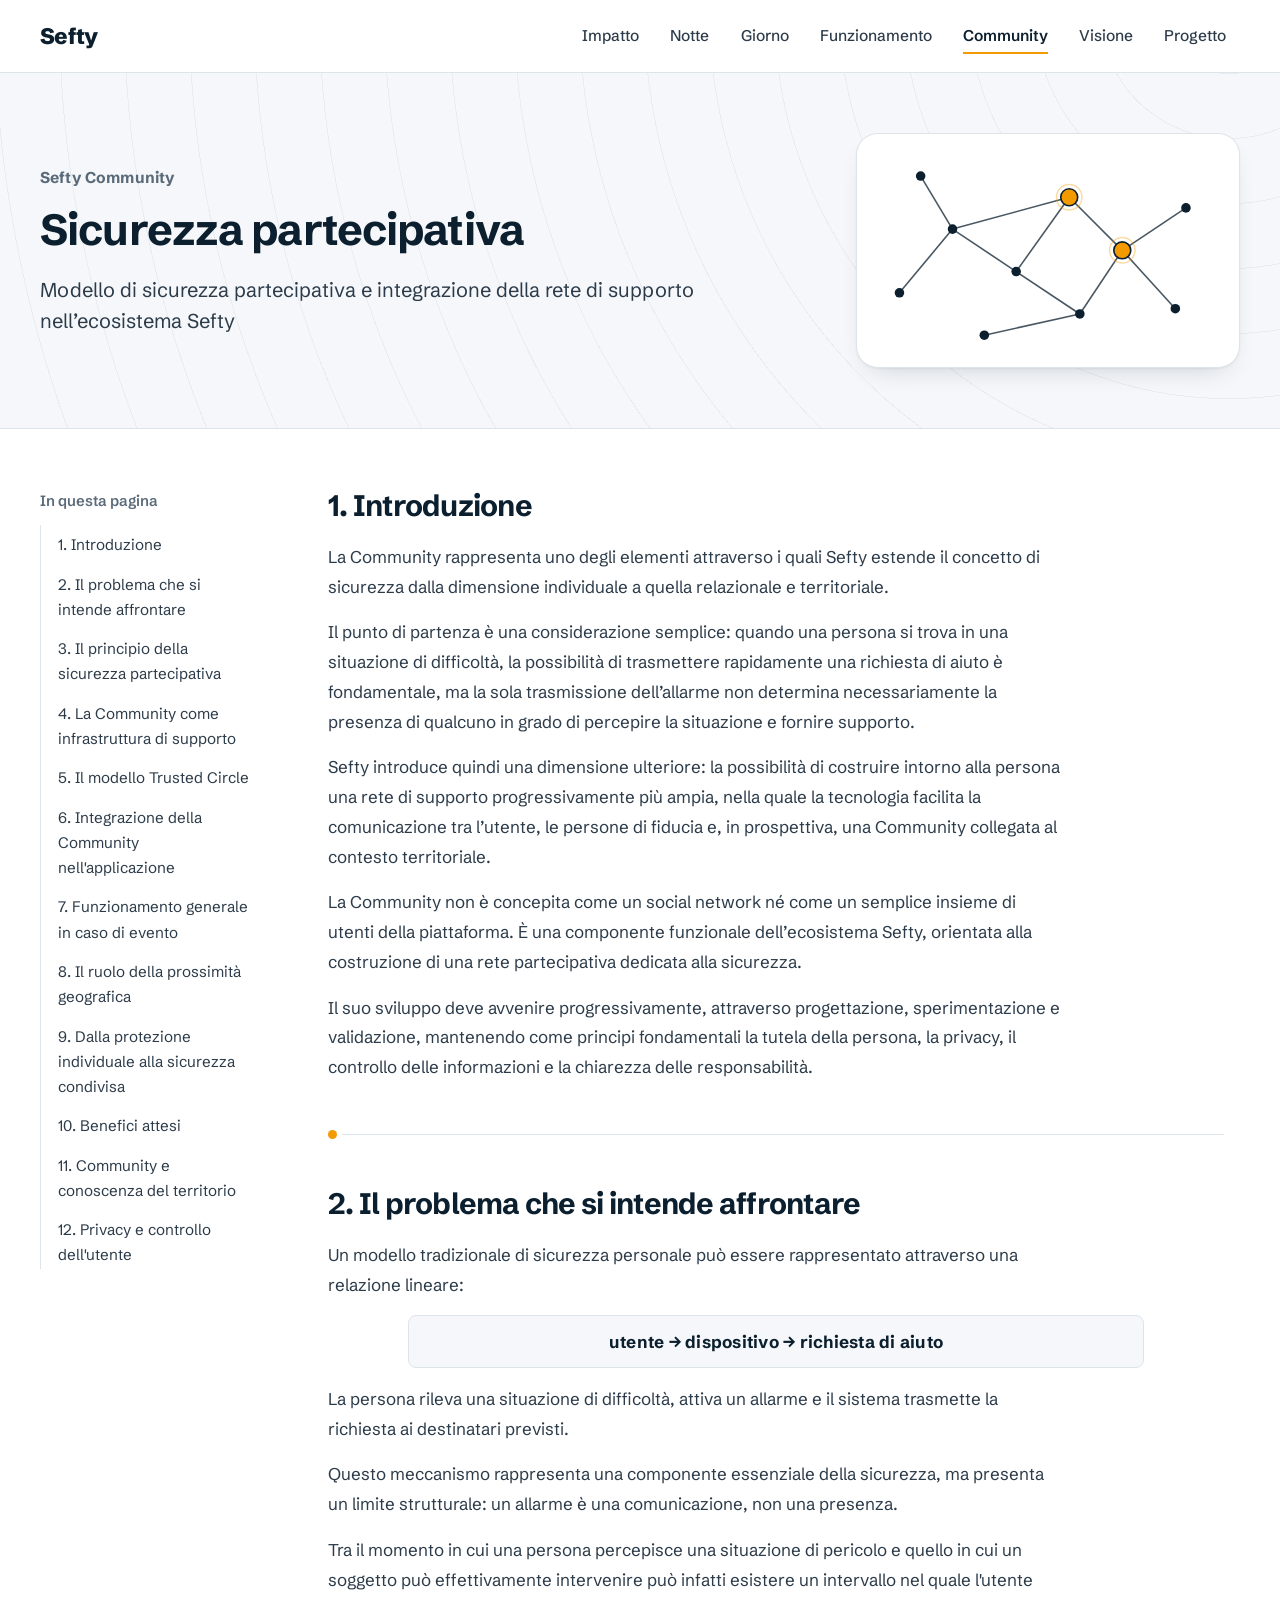
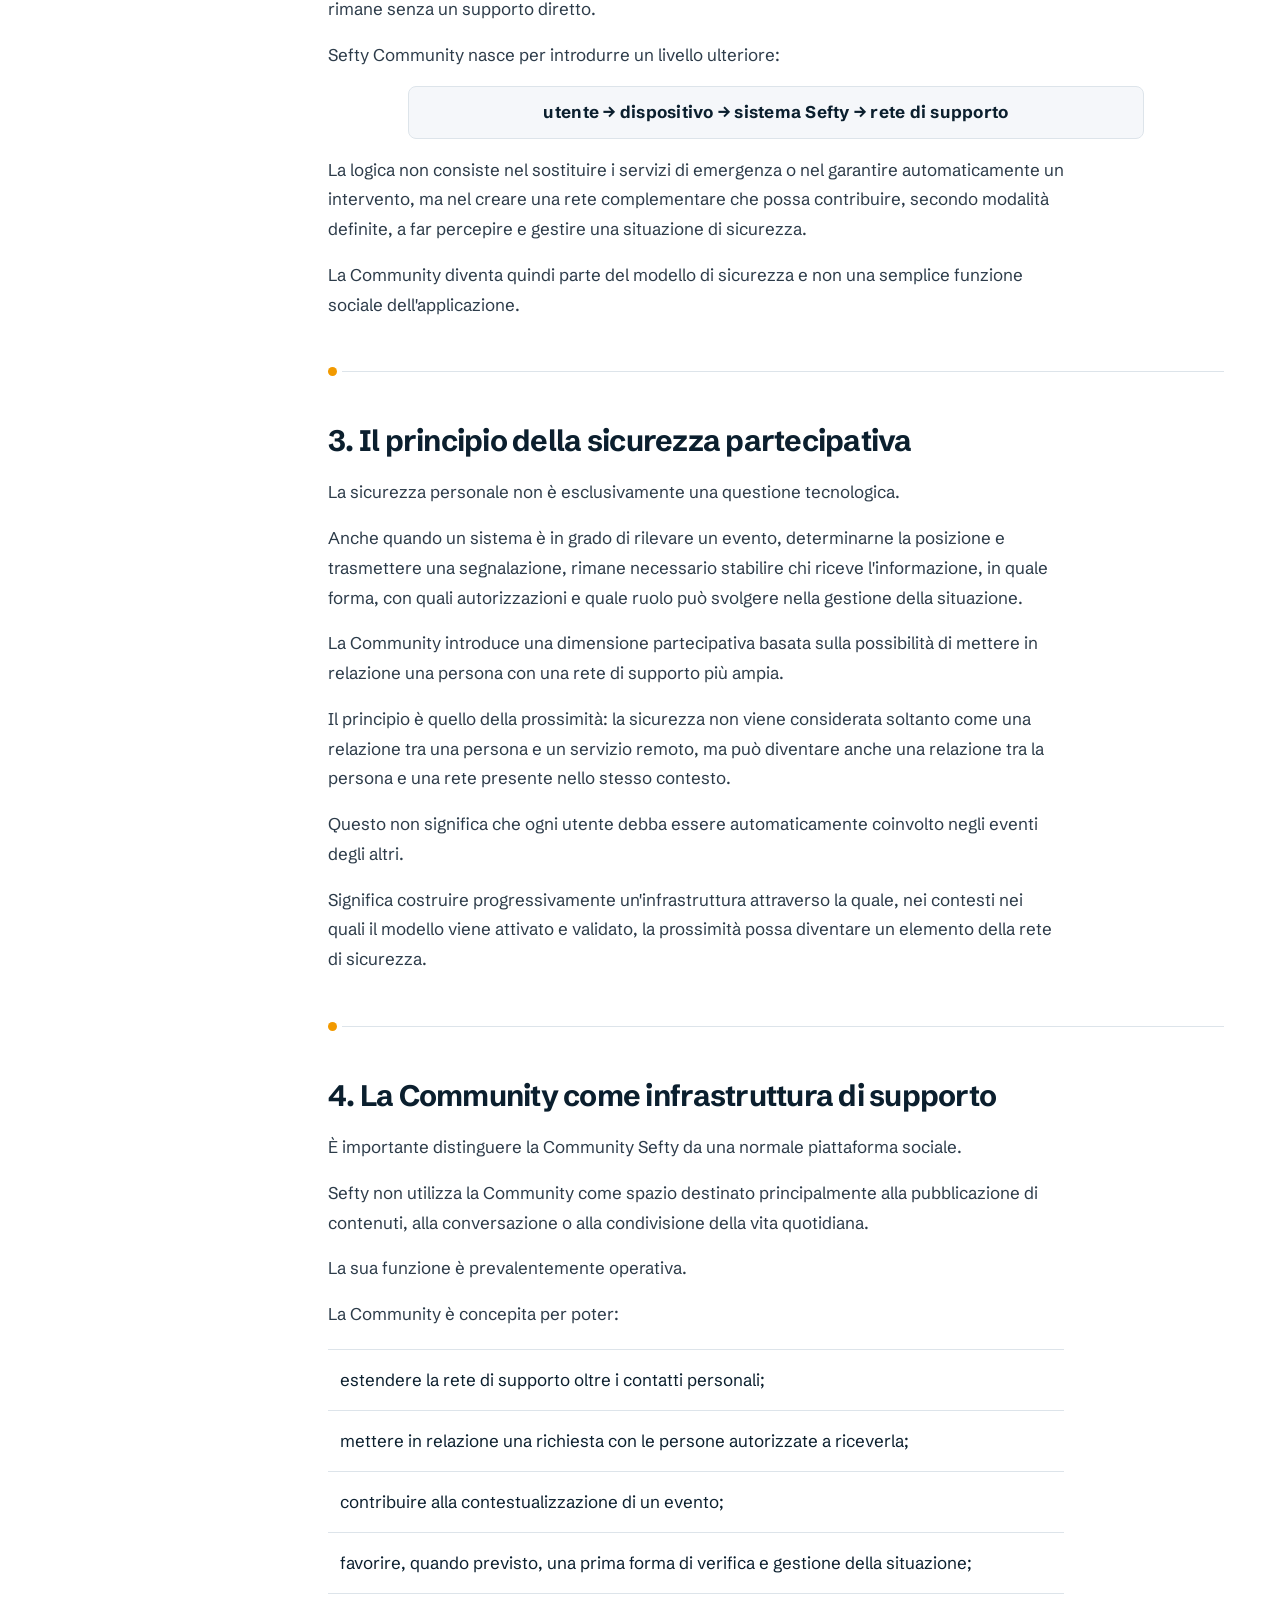
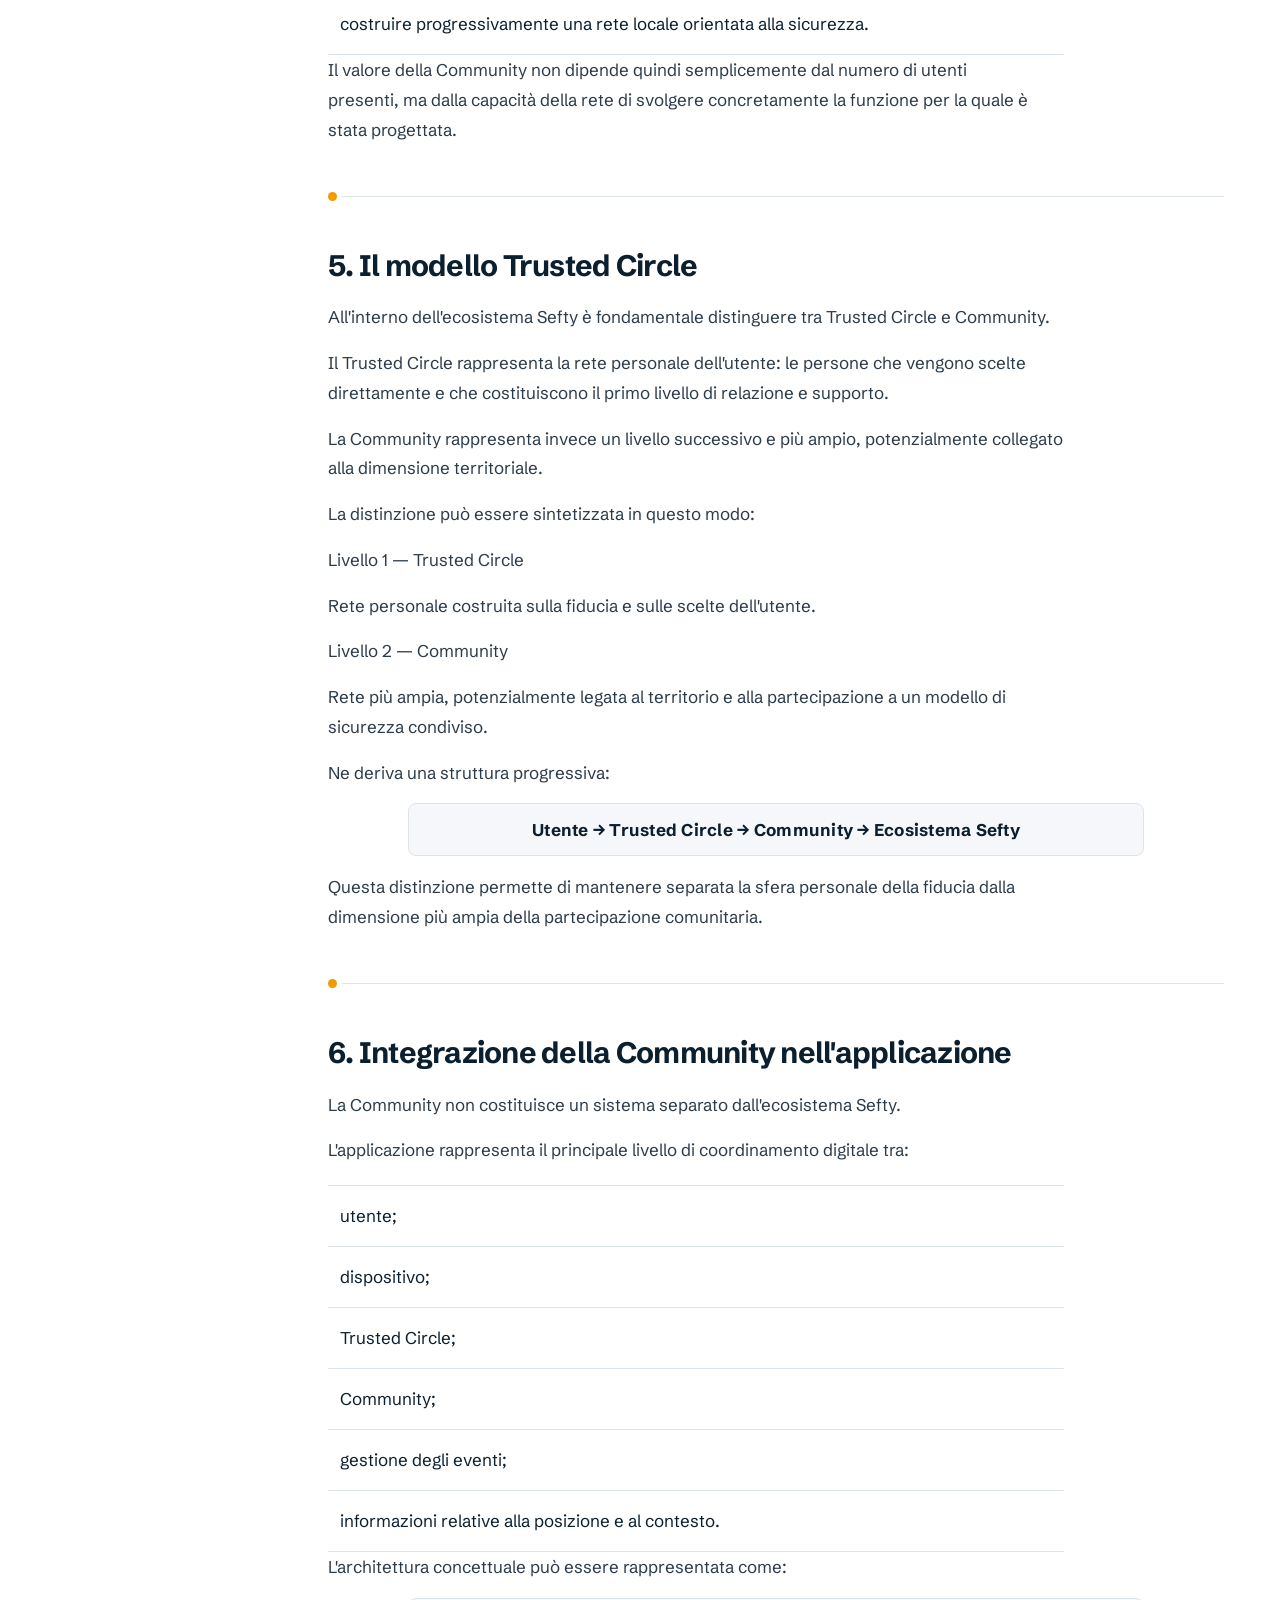
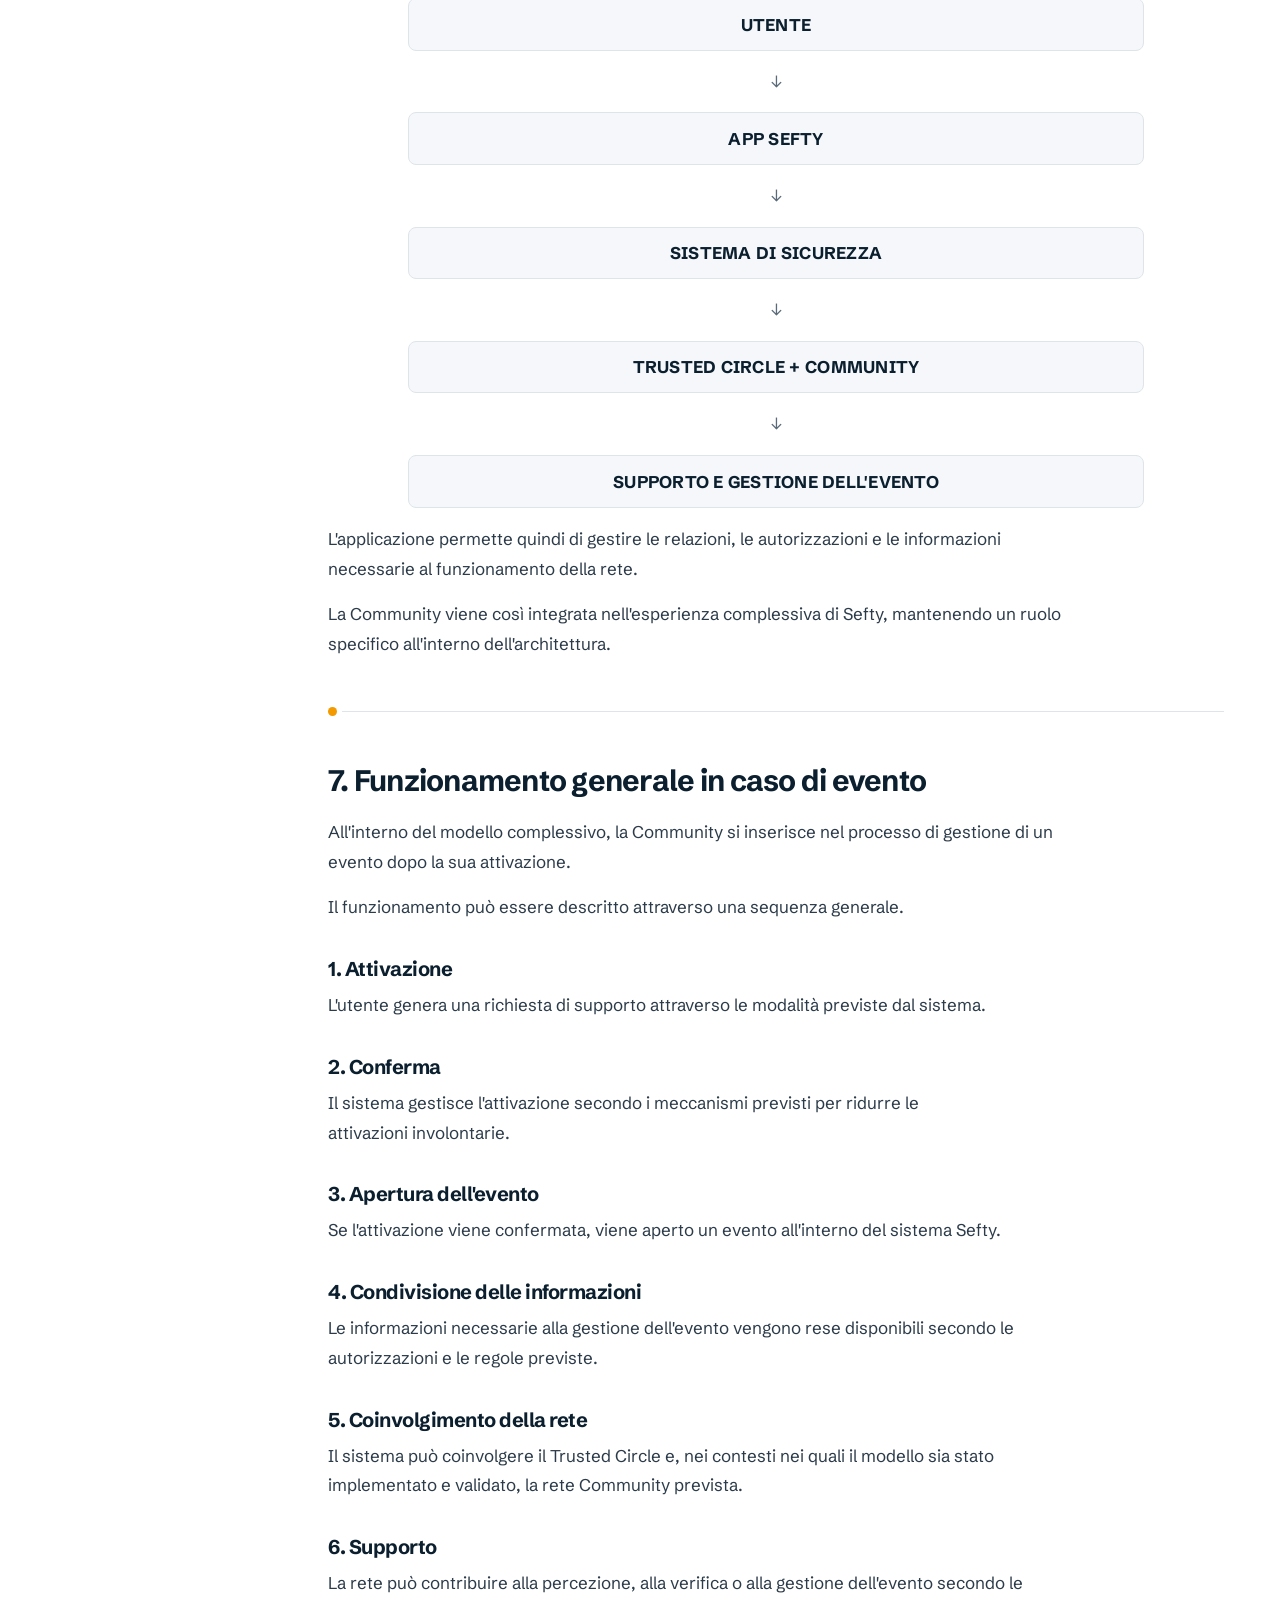
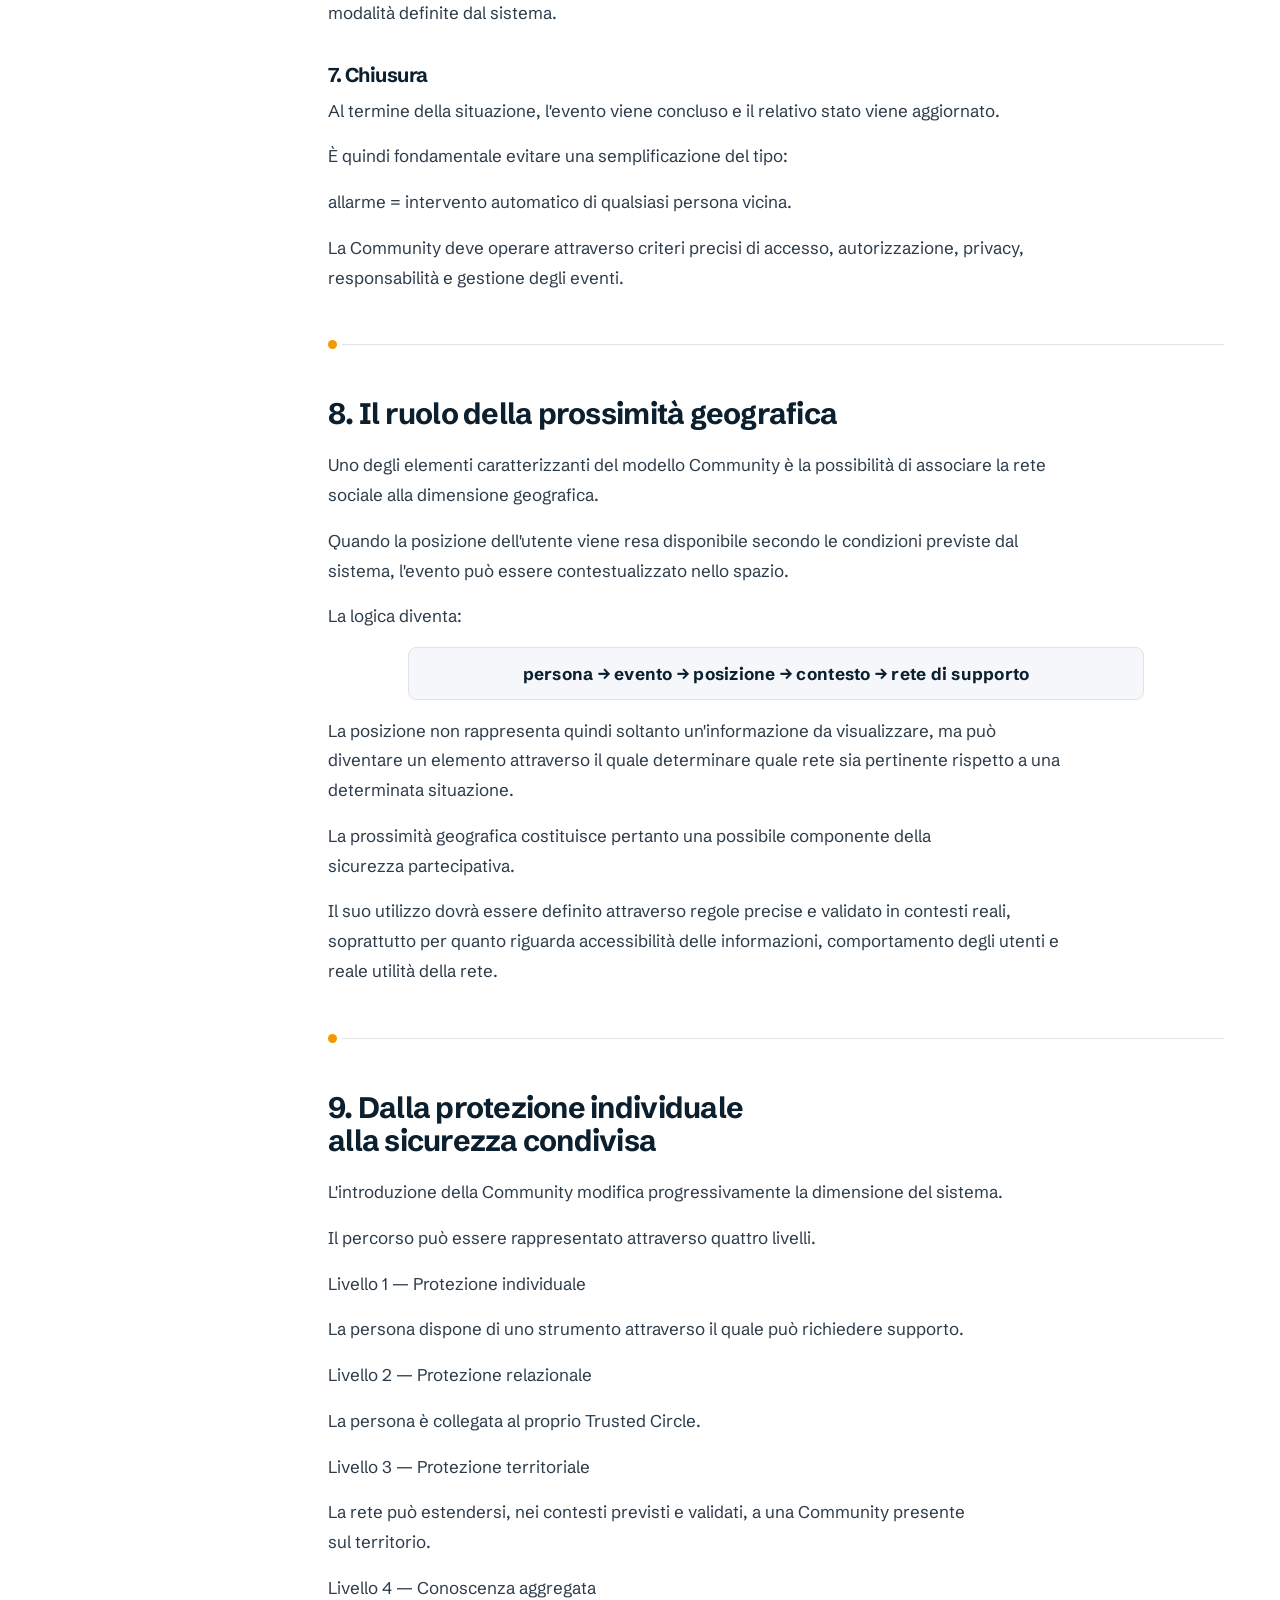
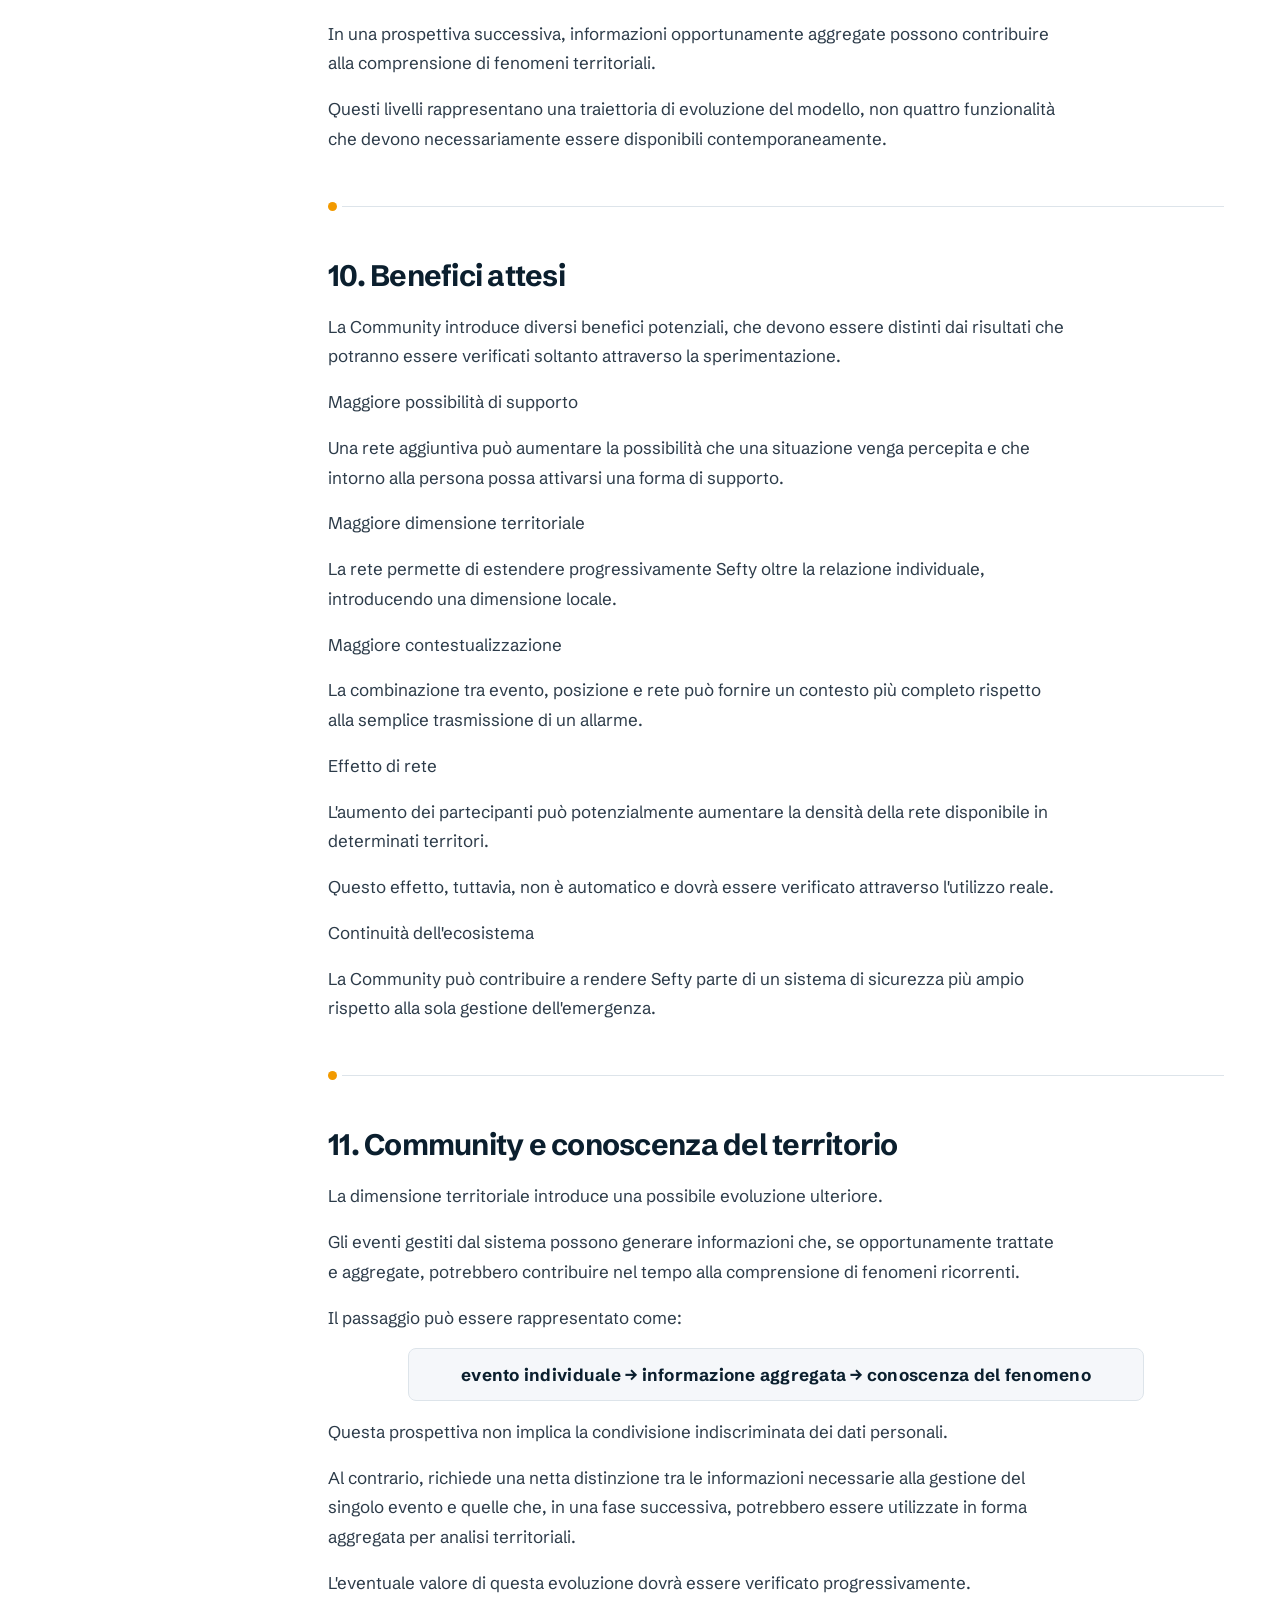
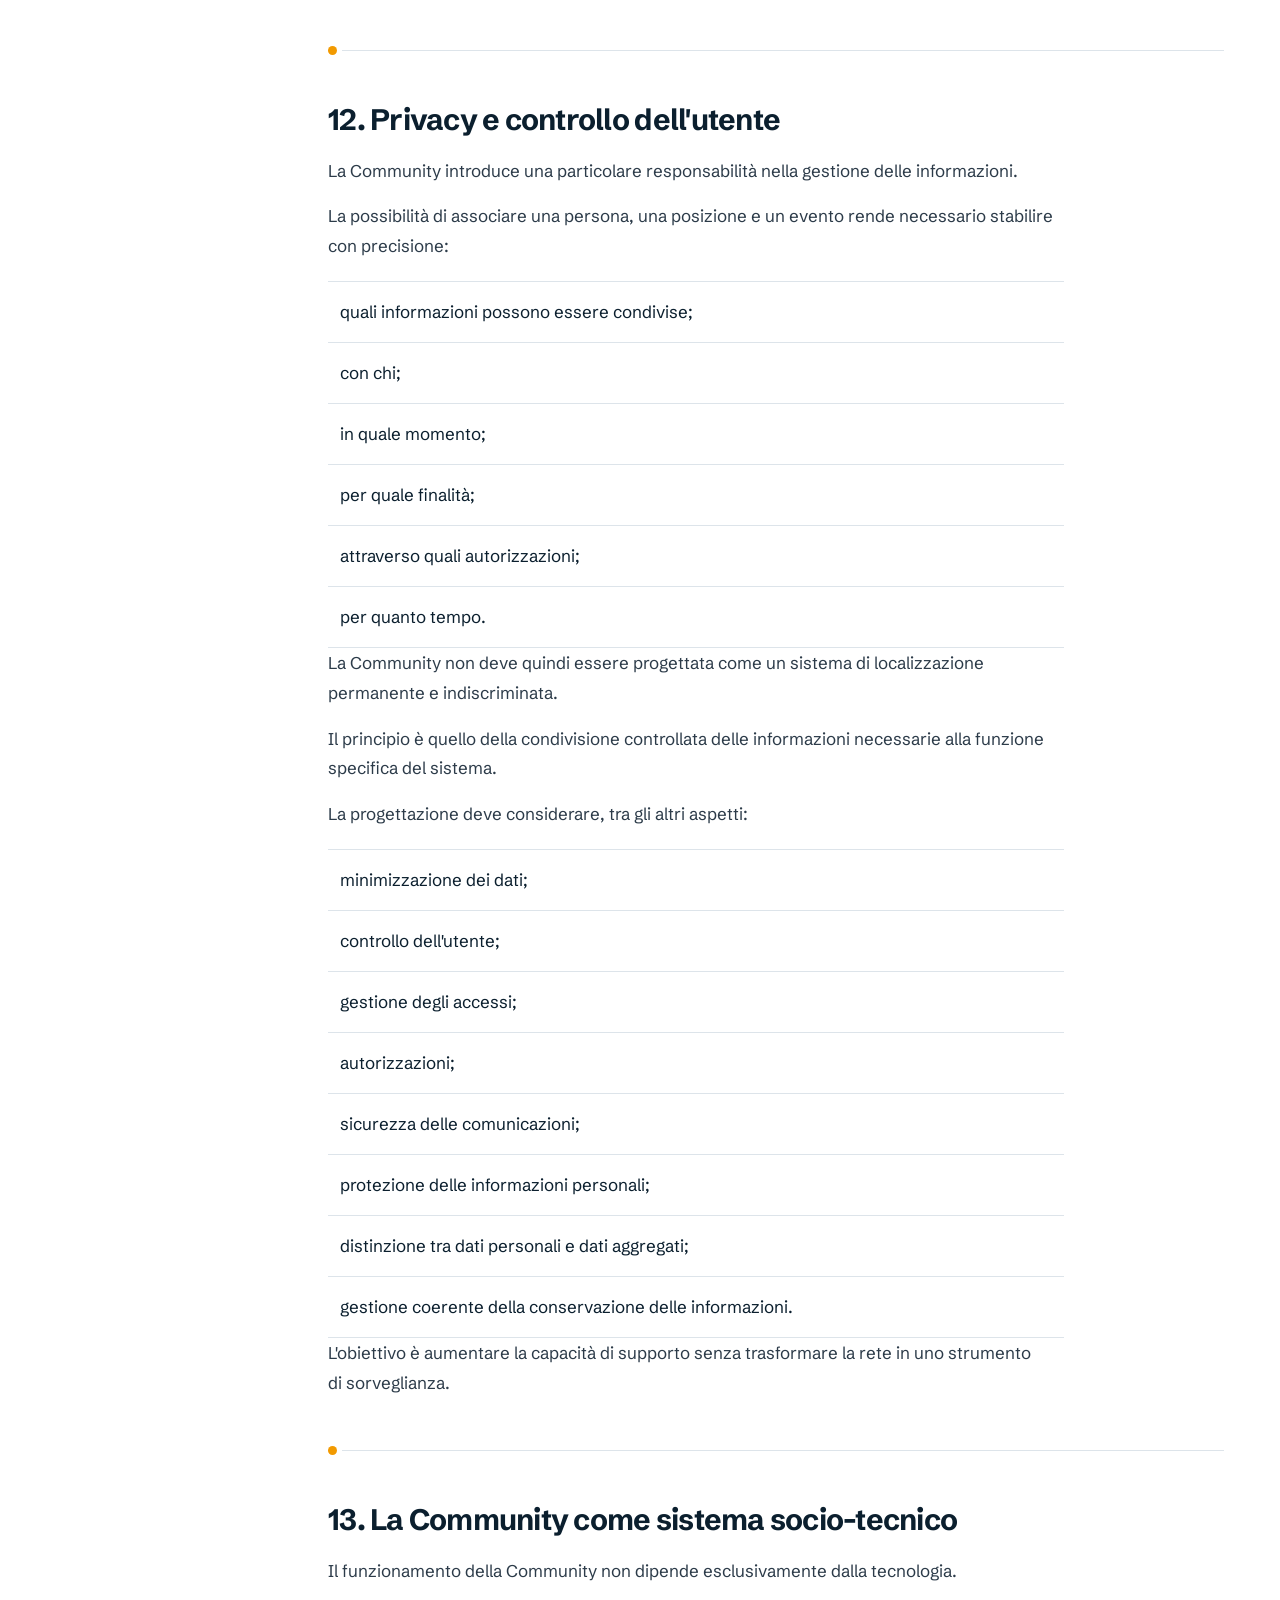
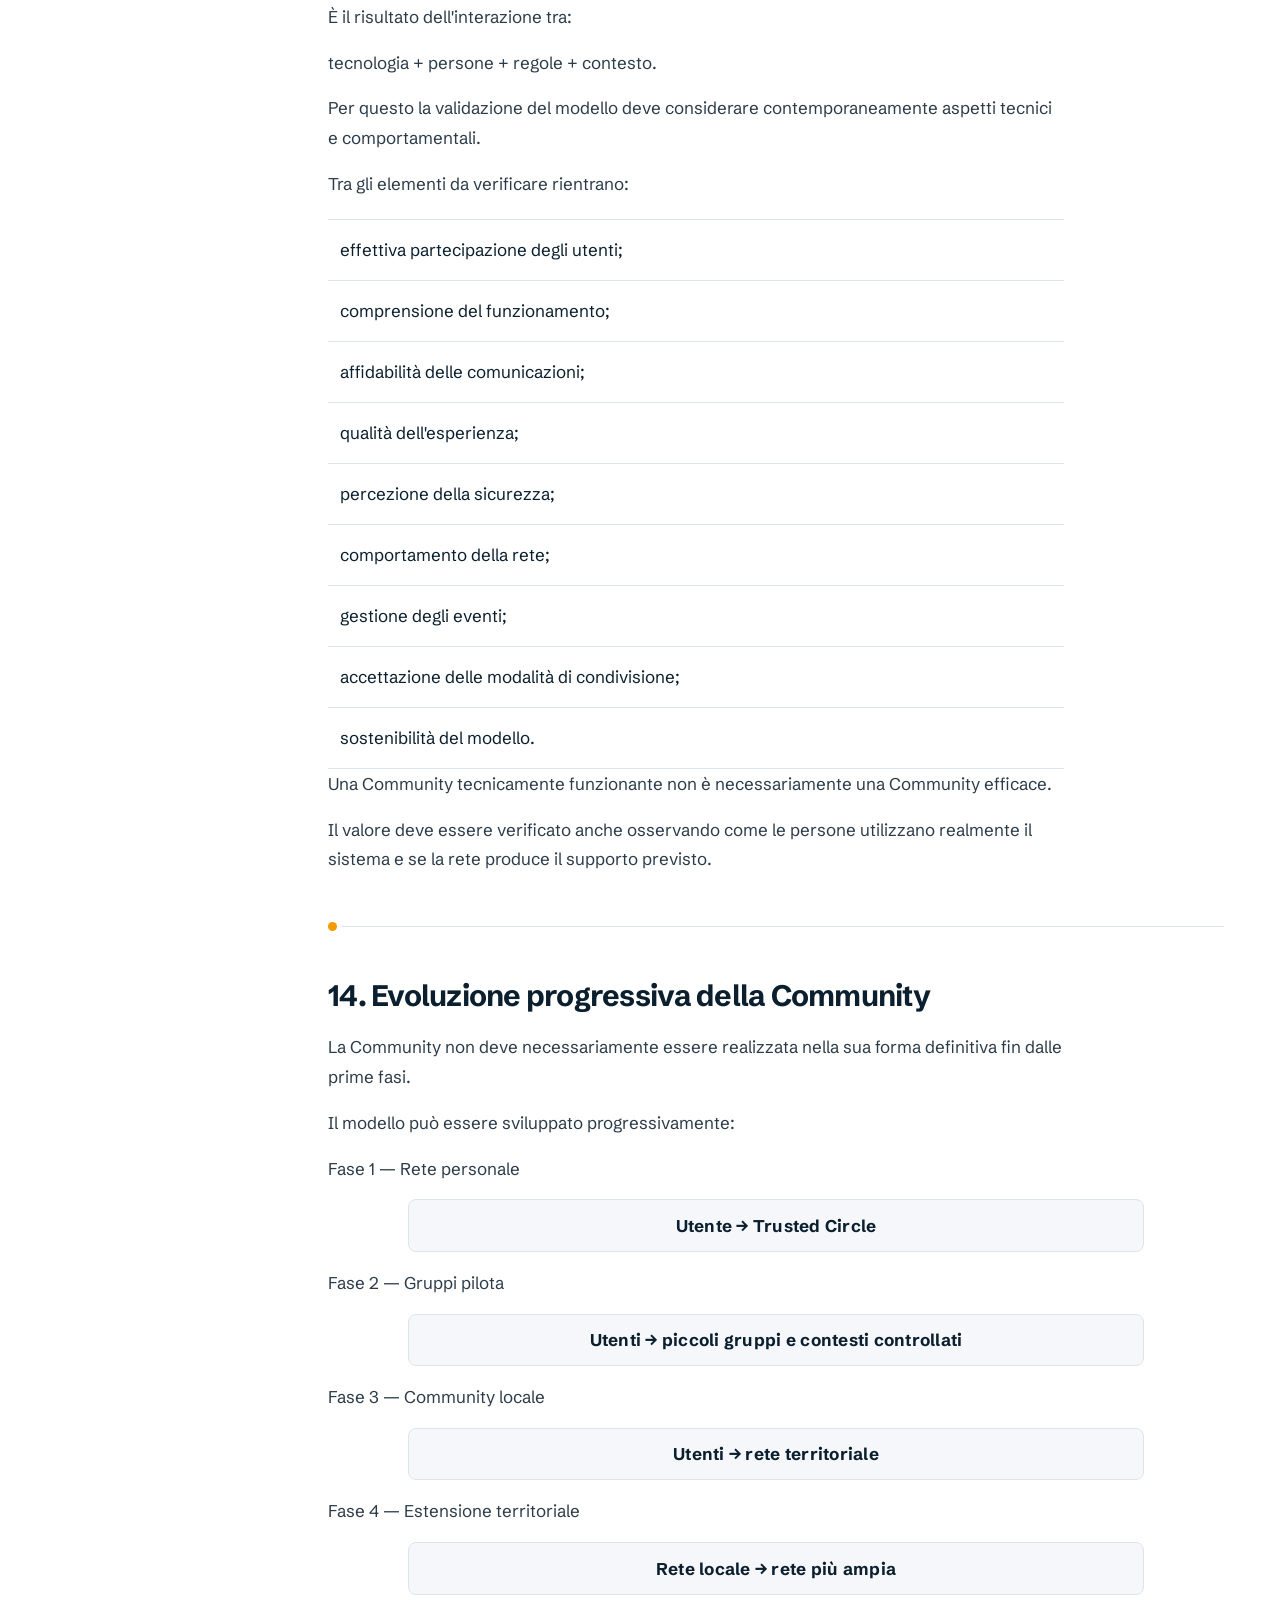
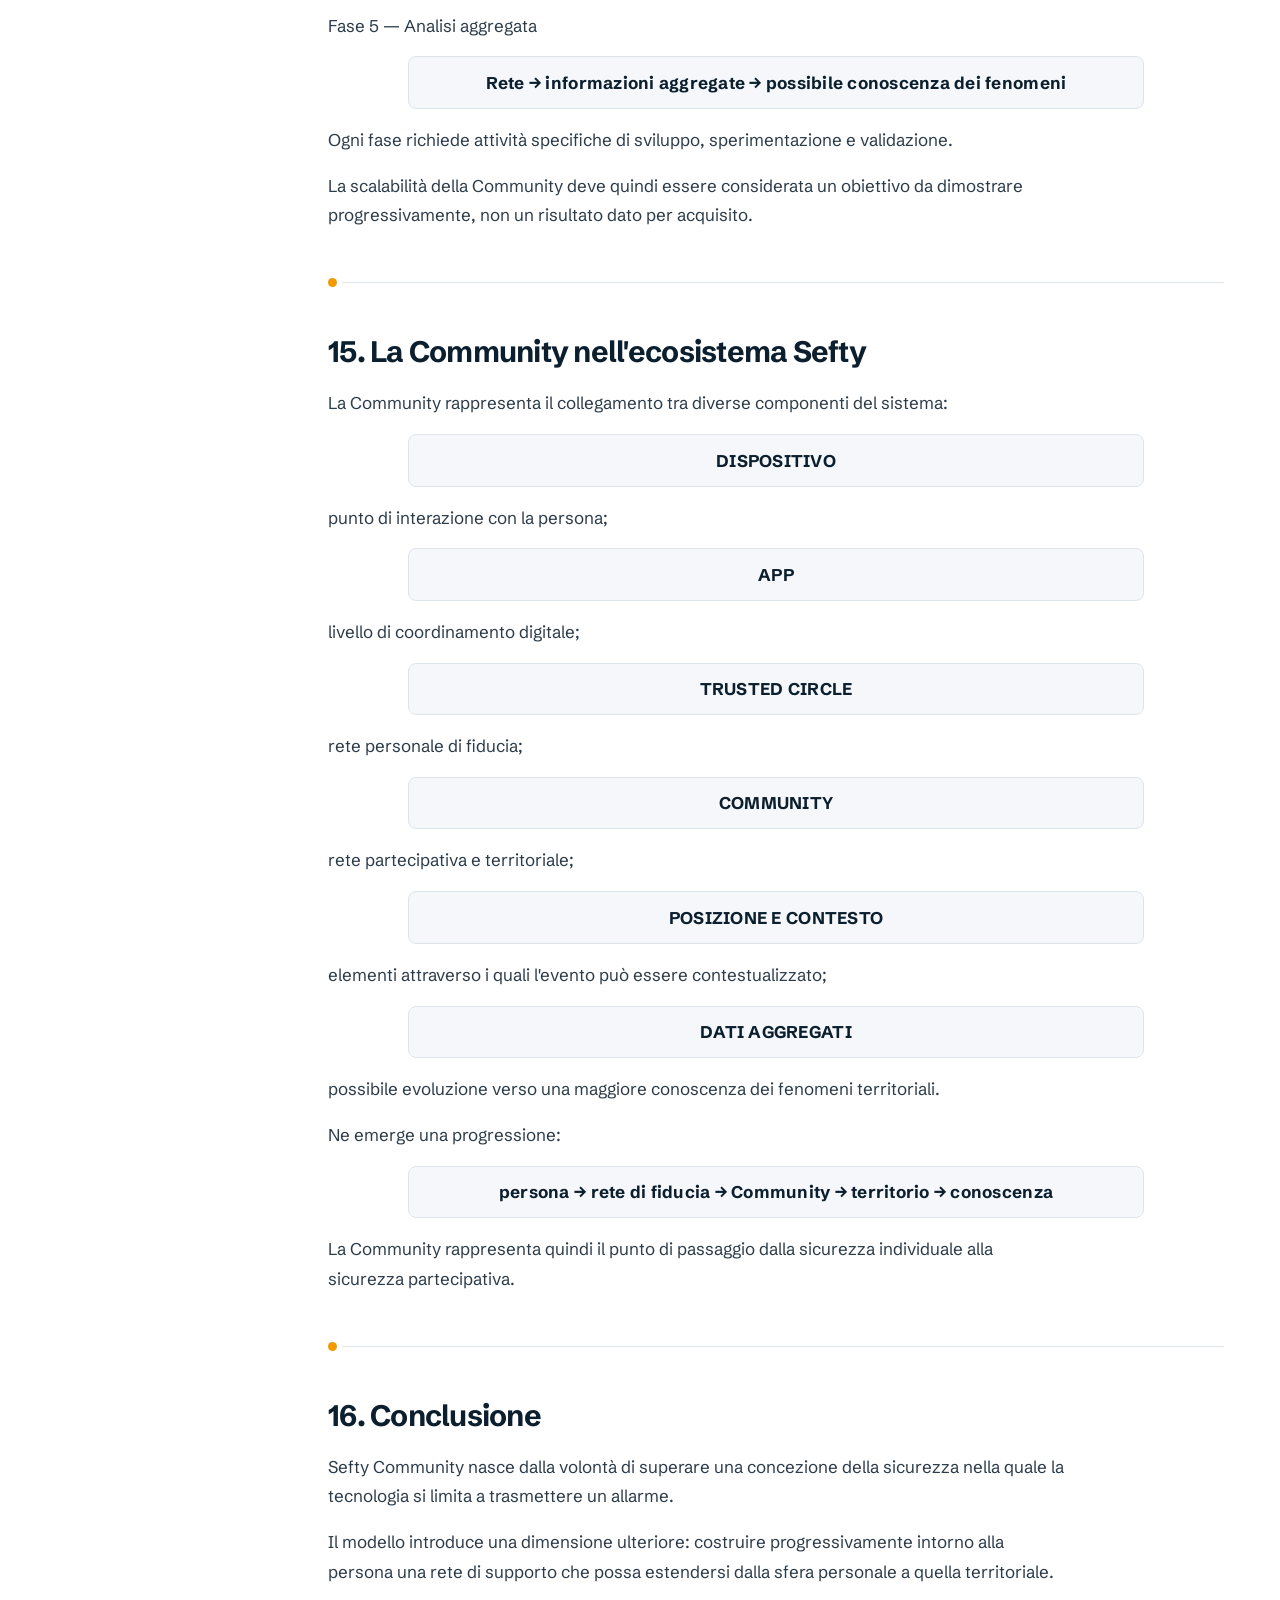
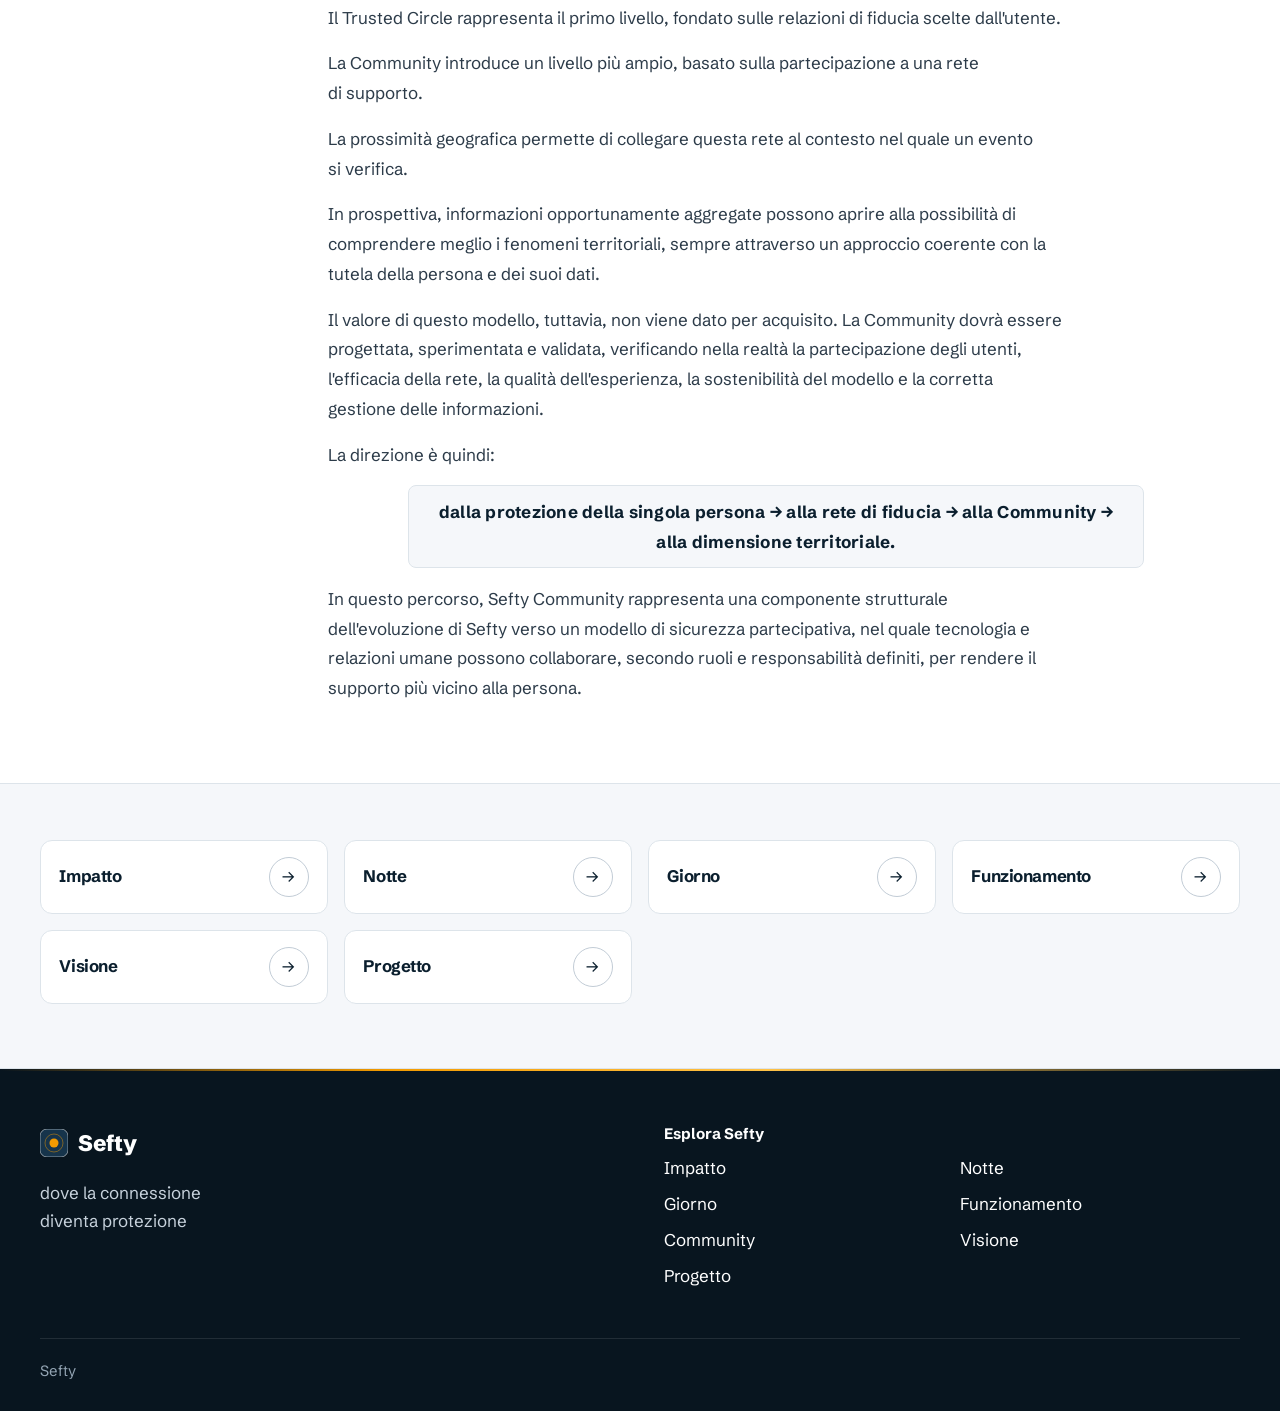
==== community.html @ 3efd3f54 "nuova versione del sito" ====
<!DOCTYPE html>
<html lang="it">

<head>
    <meta charset="UTF-8">
    <meta name="viewport" content="width=device-width, initial-scale=1.0">
    <script>
        // "js" attiva gli stati iniziali delle animazioni; se index.js non carica entro 4s viene tolta e tutto resta visibile
        document.documentElement.classList.add('js');
        setTimeout(function () { if (!window.__sefty) document.documentElement.classList.remove('js'); }, 4000);
    </script>

    <title>Community - Sefty</title>
    <meta name="description" content="Modello di sicurezza partecipativa e integrazione della rete di supporto nell’ecosistema Sefty">
    <meta name="theme-color" content="#10222f">

    <meta name="robots" content="noindex, nofollow, noarchive, nosnippet">
    <link rel="icon" href="img/favicon.svg" type="image/svg+xml">

    <meta property="og:title" content="Community - Sefty">
    <meta property="og:description" content="Modello di sicurezza partecipativa e integrazione della rete di supporto nell’ecosistema Sefty">
    <meta property="og:type" content="website">
    <meta property="og:locale" content="it_IT">

    <link rel="preconnect" href="https://fonts.googleapis.com">
    <link rel="preconnect" href="https://fonts.gstatic.com" crossorigin>
    <link href="https://fonts.googleapis.com/css2?family=Schibsted+Grotesk:wght@400..800&amp;display=swap" rel="stylesheet">
    <link rel="stylesheet" href="css/style.css">
    <script src="javascripts/index.js" defer></script>
</head>

<body>
    <a class="skip-link" href="#main">Vai al contenuto</a>
<header class="site-header">
        <div class="wrap header-inner">
            <a class="brand" href="index.html" aria-label="Torna alla home di Sefty">Sefty</a>
            <button class="nav-toggle" id="navToggle" type="button" aria-expanded="false" aria-controls="siteNav" aria-label="Apri menu navigazione">
                <svg class="icon icon-open" viewbox="0 0 24 24" aria-hidden="true"><path d="M4 7h16M4 12h16M4 17h16"></path></svg><svg class="icon icon-close" viewbox="0 0 24 24" aria-hidden="true"><path d="M6 6l12 12M18 6 6 18"></path></svg>
            </button>
            <nav class="nav" id="siteNav" aria-label="Menu principale"><ul><li><a href="impatto.html">Impatto</a></li><li><a href="notte.html">Notte</a></li><li><a href="giorno.html">Giorno</a></li><li><a href="funzionamento.html">Funzionamento</a></li><li><a href="community.html" aria-current="page">Community</a></li><li><a href="visione.html">Visione</a></li><li><a href="progetto.html">Progetto</a></li></ul></nav>
        </div>
        <div class="progress" aria-hidden="true"><span id="progressBar"></span></div>
    </header>
    <main id="main">
        <div class="page-head rings-light">
            <div class="wrap">
                <div>
                    <span class="kicker">Sefty Community</span>
                    <h1>Sicurezza partecipativa</h1><p class="lead">Modello di sicurezza partecipativa e integrazione della rete di supporto nell’ecosistema Sefty</p></div>
                <div class="page-art" aria-hidden="true"><svg class="art-svg" viewbox="0 0 360 220" preserveaspectratio="xMidYMid slice" aria-hidden="true" focusable="false"><g fill="none" stroke="currentColor" stroke-width="1.5" stroke-opacity=".75"><path class="draw" pathlength="1" style="--delay:0ms" d="M40 150 L90 90"></path><path class="draw" pathlength="1" style="--delay:70ms" d="M90 90 L150 130"></path><path class="draw" pathlength="1" style="--delay:140ms" d="M150 130 L200 60"></path><path class="draw" pathlength="1" style="--delay:210ms" d="M200 60 L250 110"></path><path class="draw" pathlength="1" style="--delay:280ms" d="M250 110 L310 70"></path><path class="draw" pathlength="1" style="--delay:350ms" d="M250 110 L300 165"></path><path class="draw" pathlength="1" style="--delay:420ms" d="M150 130 L210 170"></path><path class="draw" pathlength="1" style="--delay:490ms" d="M210 170 L250 110"></path><path class="draw" pathlength="1" style="--delay:560ms" d="M210 170 L120 190"></path><path class="draw" pathlength="1" style="--delay:630ms" d="M90 90 L200 60"></path><path class="draw" pathlength="1" style="--delay:700ms" d="M90 90 L60 40"></path></g><circle class="pop" style="--i:0" cx="40" cy="150" r="4.5" fill="currentColor"></circle><circle class="pop" style="--i:1" cx="90" cy="90" r="4.5" fill="currentColor"></circle><circle class="pop" style="--i:2" cx="150" cy="130" r="4.5" fill="currentColor"></circle><circle class="rip" style="--delay:0.6000000000000001s" cx="200" cy="60" r="12" fill="none" stroke="var(--signal)" stroke-width="1.5"></circle><circle class="pop" style="--i:3" cx="200" cy="60" r="8" fill="var(--signal)" stroke="currentColor" stroke-width="1.5"></circle><circle class="rip" style="--delay:0.8s" cx="250" cy="110" r="12" fill="none" stroke="var(--signal)" stroke-width="1.5"></circle><circle class="pop" style="--i:4" cx="250" cy="110" r="8" fill="var(--signal)" stroke="currentColor" stroke-width="1.5"></circle><circle class="pop" style="--i:5" cx="310" cy="70" r="4.5" fill="currentColor"></circle><circle class="pop" style="--i:6" cx="300" cy="165" r="4.5" fill="currentColor"></circle><circle class="pop" style="--i:7" cx="210" cy="170" r="4.5" fill="currentColor"></circle><circle class="pop" style="--i:8" cx="120" cy="190" r="4.5" fill="currentColor"></circle><circle class="pop" style="--i:9" cx="60" cy="40" r="4.5" fill="currentColor"></circle></svg></div>
            </div>
        </div>
        <div class="wrap layout">
            <nav class="toc" aria-label="In questa pagina">
                <details class="toc-disclosure"><summary>In questa pagina</summary><ul><li><a href="#s1">1. Introduzione</a></li><li><a href="#s2">2. Il problema che si intende affrontare</a></li><li><a href="#s3">3. Il principio della sicurezza partecipativa</a></li><li><a href="#s4">4. La Community come infrastruttura di supporto</a></li><li><a href="#s5">5. Il modello Trusted Circle</a></li><li><a href="#s6">6. Integrazione della Community nell'applicazione</a></li><li><a href="#s7">7. Funzionamento generale in caso di evento</a></li><li><a href="#s8">8. Il ruolo della prossimità geografica</a></li><li><a href="#s9">9. Dalla protezione individuale alla sicurezza condivisa</a></li><li><a href="#s10">10. Benefici attesi</a></li><li><a href="#s11">11. Community e conoscenza del territorio</a></li><li><a href="#s12">12. Privacy e controllo dell'utente</a></li><li><a href="#s13">13. La Community come sistema socio-tecnico</a></li><li><a href="#s14">14. Evoluzione progressiva della Community</a></li><li><a href="#s15">15. La Community nell'ecosistema Sefty</a></li><li><a href="#s16">16. Conclusione</a></li></ul></details></nav>
            <div class="prose"><section id="s1"><h2>1. Introduzione</h2><p>La Community rappresenta uno degli elementi attraverso i quali Sefty estende il concetto di sicurezza dalla dimensione individuale a quella relazionale e territoriale.</p><p>Il punto di partenza è una considerazione semplice: quando una persona si trova in una situazione di difficoltà, la possibilità di trasmettere rapidamente una richiesta di aiuto è fondamentale, ma la sola trasmissione dell’allarme non determina necessariamente la presenza di qualcuno in grado di percepire la situazione e fornire supporto.</p><p>Sefty introduce quindi una dimensione ulteriore: la possibilità di costruire intorno alla persona una rete di supporto progressivamente più ampia, nella quale la tecnologia facilita la comunicazione tra l’utente, le persone di fiducia e, in prospettiva, una Community collegata al contesto territoriale.</p><p>La Community non è concepita come un social network né come un semplice insieme di utenti della piattaforma. È una componente funzionale dell’ecosistema Sefty, orientata alla costruzione di una rete partecipativa dedicata alla sicurezza.</p><p>Il suo sviluppo deve avvenire progressivamente, attraverso progettazione, sperimentazione e validazione, mantenendo come principi fondamentali la tutela della persona, la privacy, il controllo delle informazioni e la chiarezza delle responsabilità.</p></section><section id="s2"><h2>2. Il problema che si intende affrontare</h2><p>Un modello tradizionale di sicurezza personale può essere rappresentato attraverso una relazione lineare:</p><p class="flow-label">utente → dispositivo → richiesta di aiuto</p><p>La persona rileva una situazione di difficoltà, attiva un allarme e il sistema trasmette la richiesta ai destinatari previsti.</p><p>Questo meccanismo rappresenta una componente essenziale della sicurezza, ma presenta un limite strutturale: un allarme è una comunicazione, non una presenza.</p><p>Tra il momento in cui una persona percepisce una situazione di pericolo e quello in cui un soggetto può effettivamente intervenire può infatti esistere un intervallo nel quale l'utente rimane senza un supporto diretto.</p><p>Sefty Community nasce per introdurre un livello ulteriore:</p><p class="flow-label">utente → dispositivo → sistema Sefty → rete di supporto</p><p>La logica non consiste nel sostituire i servizi di emergenza o nel garantire automaticamente un intervento, ma nel creare una rete complementare che possa contribuire, secondo modalità definite, a far percepire e gestire una situazione di sicurezza.</p><p>La Community diventa quindi parte del modello di sicurezza e non una semplice funzione sociale dell'applicazione.</p></section><section id="s3"><h2>3. Il principio della sicurezza partecipativa</h2><p>La sicurezza personale non è esclusivamente una questione tecnologica.</p><p>Anche quando un sistema è in grado di rilevare un evento, determinarne la posizione e trasmettere una segnalazione, rimane necessario stabilire chi riceve l'informazione, in quale forma, con quali autorizzazioni e quale ruolo può svolgere nella gestione della situazione.</p><p>La Community introduce una dimensione partecipativa basata sulla possibilità di mettere in relazione una persona con una rete di supporto più ampia.</p><p>Il principio è quello della prossimità: la sicurezza non viene considerata soltanto come una relazione tra una persona e un servizio remoto, ma può diventare anche una relazione tra la persona e una rete presente nello stesso contesto.</p><p>Questo non significa che ogni utente debba essere automaticamente coinvolto negli eventi degli altri.</p><p>Significa costruire progressivamente un'infrastruttura attraverso la quale, nei contesti nei quali il modello viene attivato e validato, la prossimità possa diventare un elemento della rete di sicurezza.</p></section><section id="s4"><h2>4. La Community come infrastruttura di supporto</h2><p>È importante distinguere la Community Sefty da una normale piattaforma sociale.</p><p>Sefty non utilizza la Community come spazio destinato principalmente alla pubblicazione di contenuti, alla conversazione o alla condivisione della vita quotidiana.</p><p>La sua funzione è prevalentemente operativa.</p><p>La Community è concepita per poter:</p><ul class="rules"><li>estendere la rete di supporto oltre i contatti personali;</li><li>mettere in relazione una richiesta con le persone autorizzate a riceverla;</li><li>contribuire alla contestualizzazione di un evento;</li><li>favorire, quando previsto, una prima forma di verifica e gestione della situazione;</li><li>costruire progressivamente una rete locale orientata alla sicurezza.</li></ul><p>Il valore della Community non dipende quindi semplicemente dal numero di utenti presenti, ma dalla capacità della rete di svolgere concretamente la funzione per la quale è stata progettata.</p></section><section id="s5"><h2>5. Il modello Trusted Circle</h2><p>All'interno dell'ecosistema Sefty è fondamentale distinguere tra Trusted Circle e Community.</p><p>Il Trusted Circle rappresenta la rete personale dell'utente: le persone che vengono scelte direttamente e che costituiscono il primo livello di relazione e supporto.</p><p>La Community rappresenta invece un livello successivo e più ampio, potenzialmente collegato alla dimensione territoriale.</p><p>La distinzione può essere sintetizzata in questo modo:</p><p>Livello 1 — Trusted Circle</p><p>Rete personale costruita sulla fiducia e sulle scelte dell'utente.</p><p>Livello 2 — Community</p><p>Rete più ampia, potenzialmente legata al territorio e alla partecipazione a un modello di sicurezza condiviso.</p><p>Ne deriva una struttura progressiva:</p><p class="flow-label">Utente → Trusted Circle → Community → Ecosistema Sefty</p><p>Questa distinzione permette di mantenere separata la sfera personale della fiducia dalla dimensione più ampia della partecipazione comunitaria.</p></section><section id="s6"><h2>6. Integrazione della Community nell'applicazione</h2><p>La Community non costituisce un sistema separato dall'ecosistema Sefty.</p><p>L'applicazione rappresenta il principale livello di coordinamento digitale tra:</p><ul class="rules"><li>utente;</li><li>dispositivo;</li><li>Trusted Circle;</li><li>Community;</li><li>gestione degli eventi;</li><li>informazioni relative alla posizione e al contesto.</li></ul><p>L'architettura concettuale può essere rappresentata come:</p><p class="flow-label">UTENTE</p><p class="flow-arrow">↓</p><p class="flow-label">APP SEFTY</p><p class="flow-arrow">↓</p><p class="flow-label">SISTEMA DI SICUREZZA</p><p class="flow-arrow">↓</p><p class="flow-label">TRUSTED CIRCLE + COMMUNITY</p><p class="flow-arrow">↓</p><p class="flow-label">SUPPORTO E GESTIONE DELL'EVENTO</p><p>L'applicazione permette quindi di gestire le relazioni, le autorizzazioni e le informazioni necessarie al funzionamento della rete.</p><p>La Community viene così integrata nell'esperienza complessiva di Sefty, mantenendo un ruolo specifico all'interno dell'architettura.</p></section><section id="s7"><h2>7. Funzionamento generale in caso di evento</h2><p>All'interno del modello complessivo, la Community si inserisce nel processo di gestione di un evento dopo la sua attivazione.</p><p>Il funzionamento può essere descritto attraverso una sequenza generale.</p><h3>1. Attivazione</h3><p>L'utente genera una richiesta di supporto attraverso le modalità previste dal sistema.</p><h3>2. Conferma</h3><p>Il sistema gestisce l'attivazione secondo i meccanismi previsti per ridurre le attivazioni involontarie.</p><h3>3. Apertura dell'evento</h3><p>Se l'attivazione viene confermata, viene aperto un evento all'interno del sistema Sefty.</p><h3>4. Condivisione delle informazioni</h3><p>Le informazioni necessarie alla gestione dell'evento vengono rese disponibili secondo le autorizzazioni e le regole previste.</p><h3>5. Coinvolgimento della rete</h3><p>Il sistema può coinvolgere il Trusted Circle e, nei contesti nei quali il modello sia stato implementato e validato, la rete Community prevista.</p><h3>6. Supporto</h3><p>La rete può contribuire alla percezione, alla verifica o alla gestione dell'evento secondo le modalità definite dal sistema.</p><h3>7. Chiusura</h3><p>Al termine della situazione, l'evento viene concluso e il relativo stato viene aggiornato.</p><p>È quindi fondamentale evitare una semplificazione del tipo:</p><p>allarme = intervento automatico di qualsiasi persona vicina.</p><p>La Community deve operare attraverso criteri precisi di accesso, autorizzazione, privacy, responsabilità e gestione degli eventi.</p></section><section id="s8"><h2>8. Il ruolo della prossimità geografica</h2><p>Uno degli elementi caratterizzanti del modello Community è la possibilità di associare la rete sociale alla dimensione geografica.</p><p>Quando la posizione dell'utente viene resa disponibile secondo le condizioni previste dal sistema, l'evento può essere contestualizzato nello spazio.</p><p>La logica diventa:</p><p class="flow-label">persona → evento → posizione → contesto → rete di supporto</p><p>La posizione non rappresenta quindi soltanto un'informazione da visualizzare, ma può diventare un elemento attraverso il quale determinare quale rete sia pertinente rispetto a una determinata situazione.</p><p>La prossimità geografica costituisce pertanto una possibile componente della sicurezza partecipativa.</p><p>Il suo utilizzo dovrà essere definito attraverso regole precise e validato in contesti reali, soprattutto per quanto riguarda accessibilità delle informazioni, comportamento degli utenti e reale utilità della rete.</p></section><section id="s9"><h2>9. Dalla protezione individuale alla sicurezza condivisa</h2><p>L'introduzione della Community modifica progressivamente la dimensione del sistema.</p><p>Il percorso può essere rappresentato attraverso quattro livelli.</p><p>Livello 1 — Protezione individuale</p><p>La persona dispone di uno strumento attraverso il quale può richiedere supporto.</p><p>Livello 2 — Protezione relazionale</p><p>La persona è collegata al proprio Trusted Circle.</p><p>Livello 3 — Protezione territoriale</p><p>La rete può estendersi, nei contesti previsti e validati, a una Community presente sul territorio.</p><p>Livello 4 — Conoscenza aggregata</p><p>In una prospettiva successiva, informazioni opportunamente aggregate possono contribuire alla comprensione di fenomeni territoriali.</p><p>Questi livelli rappresentano una traiettoria di evoluzione del modello, non quattro funzionalità che devono necessariamente essere disponibili contemporaneamente.</p></section><section id="s10"><h2>10. Benefici attesi</h2><p>La Community introduce diversi benefici potenziali, che devono essere distinti dai risultati che potranno essere verificati soltanto attraverso la sperimentazione.</p><p>Maggiore possibilità di supporto</p><p>Una rete aggiuntiva può aumentare la possibilità che una situazione venga percepita e che intorno alla persona possa attivarsi una forma di supporto.</p><p>Maggiore dimensione territoriale</p><p>La rete permette di estendere progressivamente Sefty oltre la relazione individuale, introducendo una dimensione locale.</p><p>Maggiore contestualizzazione</p><p>La combinazione tra evento, posizione e rete può fornire un contesto più completo rispetto alla semplice trasmissione di un allarme.</p><p>Effetto di rete</p><p>L'aumento dei partecipanti può potenzialmente aumentare la densità della rete disponibile in determinati territori.</p><p>Questo effetto, tuttavia, non è automatico e dovrà essere verificato attraverso l'utilizzo reale.</p><p>Continuità dell'ecosistema</p><p>La Community può contribuire a rendere Sefty parte di un sistema di sicurezza più ampio rispetto alla sola gestione dell'emergenza.</p></section><section id="s11"><h2>11. Community e conoscenza del territorio</h2><p>La dimensione territoriale introduce una possibile evoluzione ulteriore.</p><p>Gli eventi gestiti dal sistema possono generare informazioni che, se opportunamente trattate e aggregate, potrebbero contribuire nel tempo alla comprensione di fenomeni ricorrenti.</p><p>Il passaggio può essere rappresentato come:</p><p class="flow-label">evento individuale → informazione aggregata → conoscenza del fenomeno</p><p>Questa prospettiva non implica la condivisione indiscriminata dei dati personali.</p><p>Al contrario, richiede una netta distinzione tra le informazioni necessarie alla gestione del singolo evento e quelle che, in una fase successiva, potrebbero essere utilizzate in forma aggregata per analisi territoriali.</p><p>L'eventuale valore di questa evoluzione dovrà essere verificato progressivamente.</p></section><section id="s12"><h2>12. Privacy e controllo dell'utente</h2><p>La Community introduce una particolare responsabilità nella gestione delle informazioni.</p><p>La possibilità di associare una persona, una posizione e un evento rende necessario stabilire con precisione:</p><ul class="rules"><li>quali informazioni possono essere condivise;</li><li>con chi;</li><li>in quale momento;</li><li>per quale finalità;</li><li>attraverso quali autorizzazioni;</li><li>per quanto tempo.</li></ul><p>La Community non deve quindi essere progettata come un sistema di localizzazione permanente e indiscriminata.</p><p>Il principio è quello della condivisione controllata delle informazioni necessarie alla funzione specifica del sistema.</p><p>La progettazione deve considerare, tra gli altri aspetti:</p><ul class="rules"><li>minimizzazione dei dati;</li><li>controllo dell'utente;</li><li>gestione degli accessi;</li><li>autorizzazioni;</li><li>sicurezza delle comunicazioni;</li><li>protezione delle informazioni personali;</li><li>distinzione tra dati personali e dati aggregati;</li><li>gestione coerente della conservazione delle informazioni.</li></ul><p>L'obiettivo è aumentare la capacità di supporto senza trasformare la rete in uno strumento di sorveglianza.</p></section><section id="s13"><h2>13. La Community come sistema socio-tecnico</h2><p>Il funzionamento della Community non dipende esclusivamente dalla tecnologia.</p><p>È il risultato dell'interazione tra:</p><p>tecnologia + persone + regole + contesto.</p><p>Per questo la validazione del modello deve considerare contemporaneamente aspetti tecnici e comportamentali.</p><p>Tra gli elementi da verificare rientrano:</p><ul class="rules"><li>effettiva partecipazione degli utenti;</li><li>comprensione del funzionamento;</li><li>affidabilità delle comunicazioni;</li><li>qualità dell'esperienza;</li><li>percezione della sicurezza;</li><li>comportamento della rete;</li><li>gestione degli eventi;</li><li>accettazione delle modalità di condivisione;</li><li>sostenibilità del modello.</li></ul><p>Una Community tecnicamente funzionante non è necessariamente una Community efficace.</p><p>Il valore deve essere verificato anche osservando come le persone utilizzano realmente il sistema e se la rete produce il supporto previsto.</p></section><section id="s14"><h2>14. Evoluzione progressiva della Community</h2><p>La Community non deve necessariamente essere realizzata nella sua forma definitiva fin dalle prime fasi.</p><p>Il modello può essere sviluppato progressivamente:</p><p>Fase 1 — Rete personale</p><p class="flow-label">Utente → Trusted Circle</p><p>Fase 2 — Gruppi pilota</p><p class="flow-label">Utenti → piccoli gruppi e contesti controllati</p><p>Fase 3 — Community locale</p><p class="flow-label">Utenti → rete territoriale</p><p>Fase 4 — Estensione territoriale</p><p class="flow-label">Rete locale → rete più ampia</p><p>Fase 5 — Analisi aggregata</p><p class="flow-label">Rete → informazioni aggregate → possibile conoscenza dei fenomeni</p><p>Ogni fase richiede attività specifiche di sviluppo, sperimentazione e validazione.</p><p>La scalabilità della Community deve quindi essere considerata un obiettivo da dimostrare progressivamente, non un risultato dato per acquisito.</p></section><section id="s15"><h2>15. La Community nell'ecosistema Sefty</h2><p>La Community rappresenta il collegamento tra diverse componenti del sistema:</p><p class="flow-label">DISPOSITIVO</p><p>punto di interazione con la persona;</p><p class="flow-label">APP</p><p>livello di coordinamento digitale;</p><p class="flow-label">TRUSTED CIRCLE</p><p>rete personale di fiducia;</p><p class="flow-label">COMMUNITY</p><p>rete partecipativa e territoriale;</p><p class="flow-label">POSIZIONE E CONTESTO</p><p>elementi attraverso i quali l'evento può essere contestualizzato;</p><p class="flow-label">DATI AGGREGATI</p><p>possibile evoluzione verso una maggiore conoscenza dei fenomeni territoriali.</p><p>Ne emerge una progressione:</p><p class="flow-label">persona → rete di fiducia → Community → territorio → conoscenza</p><p>La Community rappresenta quindi il punto di passaggio dalla sicurezza individuale alla sicurezza partecipativa.</p></section><section id="s16"><h2>16. Conclusione</h2><p>Sefty Community nasce dalla volontà di superare una concezione della sicurezza nella quale la tecnologia si limita a trasmettere un allarme.</p><p>Il modello introduce una dimensione ulteriore: costruire progressivamente intorno alla persona una rete di supporto che possa estendersi dalla sfera personale a quella territoriale.</p><p>Il Trusted Circle rappresenta il primo livello, fondato sulle relazioni di fiducia scelte dall'utente.</p><p>La Community introduce un livello più ampio, basato sulla partecipazione a una rete di supporto.</p><p>La prossimità geografica permette di collegare questa rete al contesto nel quale un evento si verifica.</p><p>In prospettiva, informazioni opportunamente aggregate possono aprire alla possibilità di comprendere meglio i fenomeni territoriali, sempre attraverso un approccio coerente con la tutela della persona e dei suoi dati.</p><p>Il valore di questo modello, tuttavia, non viene dato per acquisito. La Community dovrà essere progettata, sperimentata e validata, verificando nella realtà la partecipazione degli utenti, l'efficacia della rete, la qualità dell'esperienza, la sostenibilità del modello e la corretta gestione delle informazioni.</p><p>La direzione è quindi:</p><p class="flow-label">dalla protezione della singola persona → alla rete di fiducia → alla Community → alla dimensione territoriale.</p><p>In questo percorso, Sefty Community rappresenta una componente strutturale dell'evoluzione di Sefty verso un modello di sicurezza partecipativa, nel quale tecnologia e relazioni umane possono collaborare, secondo ruoli e responsabilità definiti, per rendere il supporto più vicino alla persona.</p></section></div></div>
        <section class="related band-mist">
            <div class="wrap">
                <ul class="related-grid"><li class="tile"><h3><a class="tile-link" href="impatto.html">Impatto</a></h3><span class="tile-arrow" aria-hidden="true">→</span></li><li class="tile"><h3><a class="tile-link" href="notte.html">Notte</a></h3><span class="tile-arrow" aria-hidden="true">→</span></li><li class="tile"><h3><a class="tile-link" href="giorno.html">Giorno</a></h3><span class="tile-arrow" aria-hidden="true">→</span></li><li class="tile"><h3><a class="tile-link" href="funzionamento.html">Funzionamento</a></h3><span class="tile-arrow" aria-hidden="true">→</span></li><li class="tile"><h3><a class="tile-link" href="visione.html">Visione</a></h3><span class="tile-arrow" aria-hidden="true">→</span></li><li class="tile"><h3><a class="tile-link" href="progetto.html">Progetto</a></h3><span class="tile-arrow" aria-hidden="true">→</span></li></ul>
            </div>
        </section>
    </main>
<footer class="site-footer"><div class="wrap"><div class="footer-grid"><div><a class="brand" href="index.html"><svg width="28" height="28" viewbox="0 0 28 28" aria-hidden="true"><rect width="28" height="28" rx="7" fill="#10222f"></rect><circle cx="14" cy="14" r="4.5" fill="#f29a00"></circle><circle cx="14" cy="14" r="9" fill="none" stroke="#f29a00" stroke-opacity=".45"></circle></svg>Sefty</a>
                    <p class="footer-tagline">dove la connessione diventa protezione</p></div><nav aria-label="Esplora Sefty"><h2>Esplora Sefty</h2><ul class="footer-links"><li><a href="impatto.html">Impatto</a></li><li><a href="notte.html">Notte</a></li><li><a href="giorno.html">Giorno</a></li><li><a href="funzionamento.html">Funzionamento</a></li><li><a href="community.html">Community</a></li><li><a href="visione.html">Visione</a></li><li><a href="progetto.html">Progetto</a></li></ul></nav></div><p class="legal">Sefty</p></div></footer>
</body>

</html>
---- css/style.css ----
/* ==========================================================================
   Sefty - foglio di stile
   Sistema di design: sobrio, preciso, coerente.

   1 Variabili · 2 Base · 3 Header · 4 Pulsanti e icone · 5 Home · 6 Card
   7 Pagine interne · 8 Contenuti · 9 Funzionamento · 10 Fascia finale
   11 Footer · 12 Widget · 13 Illustrazioni e animazioni · 14 Responsive
   15 Accessibilità, stampa
   ========================================================================== */

/* 1. Variabili ----------------------------------------------------------- */
:root {
    color-scheme: light;

    /* Colori */
    --ink: #0b1f2e;
    --text: #2c3b49;
    --muted: #5a6a79;
    --paper: #ffffff;
    --mist: #f5f7fa;
    --mist-2: #edf1f5;
    --line: #dde4ea;
    --line-strong: #c2ccd6;
    --signal: #f29a00;
    --signal-strong: #d98500;
    --signal-soft: #ffc247;
    --navy-900: #08151f;
    --navy-800: #0d2233;
    --navy-700: #16344b;
    --on-dark: #c7d2dc;
    --on-dark-muted: #93a4b3;
    --focus: #0b57d0;

    /* Contesto (illustrazioni e riquadri) */
    --tint: var(--mist-2);
    --accent: var(--signal);
    --art-solid: #ffffff;
    --art-strap: rgba(11, 31, 46, .12);

    /* Raggi: controlli, riquadri, schede, blocchi grandi */
    --radius-sm: 8px;
    --radius-md: 12px;
    --radius: 16px;
    --radius-xl: 22px;

    /* Ombre */
    --shadow-sm: 0 1px 2px rgba(11, 31, 46, .06);
    --shadow-md: 0 1px 2px rgba(11, 31, 46, .05), 0 12px 28px -14px rgba(11, 31, 46, .2);
    --shadow-lg: 0 1px 2px rgba(11, 31, 46, .06), 0 28px 56px -28px rgba(11, 31, 46, .35);

    /* Layout */
    --wrap: 1200px;
    --header-h: 4.5rem;
    --section: clamp(4rem, 8vw, 6.5rem);

    /* Movimento */
    --ease: cubic-bezier(.22, .8, .24, 1);

    --font: "Schibsted Grotesk", system-ui, -apple-system, "Segoe UI", Roboto, "Helvetica Neue", Arial, sans-serif;
}

/* 2. Base ---------------------------------------------------------------- */
*,
*::before,
*::after { box-sizing: border-box; }

html {
    scroll-padding-top: calc(var(--header-h) + 1rem);
    scroll-behavior: smooth;
    -webkit-text-size-adjust: 100%;
}

body {
    margin: 0;
    font-family: var(--font);
    font-size: 1.0625rem;
    line-height: 1.65;
    color: var(--text);
    background: var(--paper);
    -webkit-font-smoothing: antialiased;
    text-rendering: optimizeLegibility;
}

[hidden] { display: none !important; }

img { display: block; max-width: 100%; height: auto; }
p, h1, h2, h3, h4, ul, ol, figure, blockquote { margin: 0; }
ul, ol { padding: 0; }
a { color: inherit; }

h1, h2, h3, h4 {
    color: var(--ink);
    font-weight: 700;
    line-height: 1.12;
    letter-spacing: -0.025em;
    text-wrap: balance;
}
p, li { text-wrap: pretty; }

::selection { background: rgba(242, 154, 0, .3); color: var(--ink); }

.wrap { width: min(100% - 2.5rem, var(--wrap)); margin-inline: auto; }

.skip-link {
    position: absolute;
    left: 1rem;
    top: -3.5rem;
    z-index: 100;
    padding: .65rem 1.1rem;
    background: var(--ink);
    color: #ffffff;
    border-radius: var(--radius-sm);
    text-decoration: none;
    transition: top .2s ease;
}
.skip-link:focus-visible { top: 1rem; }

.sr-only {
    position: absolute;
    width: 1px;
    height: 1px;
    margin: -1px;
    padding: 0;
    overflow: hidden;
    clip-path: inset(50%);
    white-space: nowrap;
    border: 0;
}

/* Tratteggio di cerchi concentrici: il "segnale" che si propaga (motivo del marchio) */
.rings-dark::before,
.rings-light::before {
    content: "";
    position: absolute;
    inset: 0;
    pointer-events: none;
}
.rings-dark::before {
    background: repeating-radial-gradient(circle at 104% -12%, transparent 0 58px, rgba(255, 255, 255, .055) 58px 59px);
}
.rings-light::before {
    background: repeating-radial-gradient(circle at 96% -18%, transparent 0 64px, rgba(11, 31, 46, .05) 64px 65px);
}

/* 3. Header -------------------------------------------------------------- */
.site-header {
    position: sticky;
    top: 0;
    z-index: 50;
    background: rgba(255, 255, 255, .92);
    -webkit-backdrop-filter: saturate(1.4) blur(12px);
    backdrop-filter: saturate(1.4) blur(12px);
    border-bottom: 1px solid var(--line);
    transition: box-shadow .25s ease;
}
.site-header.is-stuck { box-shadow: 0 8px 24px -18px rgba(11, 31, 46, .45); }

.progress { position: absolute; left: 0; right: 0; bottom: -1px; height: 2px; pointer-events: none; }
.progress span {
    display: block;
    height: 100%;
    background: var(--signal);
    transform: scaleX(0);
    transform-origin: left;
}

.header-inner { display: flex; align-items: center; gap: 2rem; min-height: var(--header-h); }

.brand {
    display: inline-flex;
    align-items: center;
    gap: .65rem;
    padding: .5rem 0;
    font-size: 1.4rem;
    font-weight: 800;
    letter-spacing: -0.03em;
    color: var(--ink);
    text-decoration: none;
}

.nav { margin-left: auto; }
.nav ul { display: flex; align-items: center; gap: .25rem; list-style: none; }
.nav a {
    position: relative;
    display: block;
    padding: .55rem .85rem;
    font-size: .97rem;
    font-weight: 500;
    color: var(--text);
    text-decoration: none;
    transition: color .15s ease;
}
.nav a:hover { color: var(--ink); }
.nav a:not(.nav-cta)::after {
    content: "";
    position: absolute;
    left: .85rem;
    right: .85rem;
    bottom: .2rem;
    height: 2px;
    background: var(--signal);
    transform: scaleX(0);
    transform-origin: left;
    transition: transform .28s var(--ease);
}
.nav a:not(.nav-cta):hover::after,
.nav a[aria-current="page"]::after { transform: scaleX(1); }
.nav a[aria-current="page"] { color: var(--ink); font-weight: 600; }

.nav .nav-cta {
    margin-left: .75rem;
    padding: .6rem 1.15rem;
    border-radius: var(--radius-sm);
    background: var(--ink);
    color: #ffffff;
    font-weight: 600;
    transition: background-color .2s ease;
}
.nav .nav-cta:hover { background: var(--navy-700); color: #ffffff; }

.nav-toggle {
    position: relative;
    display: none;
    margin-left: auto;
    width: 2.75rem;
    height: 2.75rem;
    padding: 0;
    border: 1px solid var(--line-strong);
    border-radius: var(--radius-sm);
    background: var(--paper);
    color: var(--ink);
    cursor: pointer;
}
.nav-toggle .icon {
    position: absolute;
    inset: 0;
    margin: auto;
    transition: transform .4s var(--ease), opacity .2s ease;
}
.nav-toggle .icon-close { opacity: 0; transform: rotate(-90deg) scale(.5); }
.nav-toggle[aria-expanded="true"] .icon-open { opacity: 0; transform: rotate(90deg) scale(.5); }
.nav-toggle[aria-expanded="true"] .icon-close { opacity: 1; transform: none; }

/* 4. Pulsanti e icone ---------------------------------------------------- */
.icon {
    width: 1.5rem;
    height: 1.5rem;
    fill: none;
    stroke: currentColor;
    stroke-width: 1.6;
    stroke-linecap: round;
    stroke-linejoin: round;
    flex: none;
}

.btn {
    display: inline-flex;
    align-items: center;
    gap: .65rem;
    min-height: 3rem;
    padding: .8rem 1.4rem;
    border: 1px solid transparent;
    border-radius: var(--radius-sm);
    font: inherit;
    font-weight: 600;
    text-decoration: none;
    cursor: pointer;
    transition: background-color .2s ease, border-color .2s ease, color .2s ease, transform .2s var(--ease);
}
.btn .icon { width: 1.25rem; height: 1.25rem; transition: transform .3s var(--ease); }
.btn:hover .icon { transform: translateX(3px); }
.btn-download:hover .icon { transform: translateY(3px); }
.btn:active { transform: scale(.98); }

.btn-signal { background: var(--signal); color: var(--ink); }
.btn-signal:hover { background: var(--signal-strong); }
.btn-line { background: var(--paper); border-color: var(--line-strong); color: var(--ink); }
.btn-line:hover { border-color: var(--ink); }

/* 5. Home ---------------------------------------------------------------- */
.intro {
    position: relative;
    overflow: hidden;
    padding: clamp(3rem, 7vw, 5.5rem) 0 var(--section);
    background: linear-gradient(180deg, var(--paper), var(--mist));
}
.intro-grid {
    position: relative;
    display: grid;
    grid-template-columns: minmax(0, 1.05fr) minmax(0, .95fr);
    gap: 4rem;
    align-items: center;
}
.intro-grid-solo { grid-template-columns: minmax(0, 1fr); max-width: 48rem; }

.hero-title { font-weight: 800; }
.wordmark {
    display: block;
    margin-left: -.04em;
    white-space: nowrap;
    font-size: clamp(4.75rem, 10.5vw, 8.5rem);
    line-height: .9;
    letter-spacing: -0.055em;
    font-weight: 800;
    color: var(--ink);
}
.wm-letter {
    display: inline-block;
    animation: letter-in .85s var(--ease) calc(var(--i, 0) * 80ms) backwards;
}
.tagline {
    display: block;
    max-width: 19ch;
    margin-top: 1.5rem;
    font-size: clamp(1.6rem, 2.6vw, 2.2rem);
    font-weight: 600;
    line-height: 1.15;
    letter-spacing: -0.025em;
    color: var(--ink);
}
.intro-lead { margin-top: 1.5rem; max-width: 48ch; font-size: 1.25rem; line-height: 1.55; }
.intro-actions { display: flex; flex-wrap: wrap; gap: .75rem; margin-top: 2.25rem; }

/* Immagine del prodotto: cornice sottile, anelli di segnale dietro */
.product { position: relative; isolation: isolate; }
.product-frame {
    padding: .6rem;
    background: var(--paper);
    border: 1px solid var(--line);
    border-radius: var(--radius-xl);
    box-shadow: var(--shadow-lg);
}
.product-frame img {
    width: 100%;
    aspect-ratio: 1 / 1;
    object-fit: cover;
    border-radius: calc(var(--radius-xl) - .6rem);
    background: var(--mist-2);
}
.product::before,
.product::after {
    content: "";
    position: absolute;
    inset: -9%;
    z-index: -1;
    border: 1px solid rgba(242, 154, 0, .5);
    border-radius: 50%;
    opacity: 0;
    animation: product-ring 5.5s ease-out infinite;
}
.product::after { animation-delay: 2.75s; }

.band { padding: var(--section) 0; }
.band-mist { background: var(--mist); border-block: 1px solid var(--line); }
.band-tight { padding: clamp(3rem, 6vw, 4.5rem) 0; }
.flow-caption { max-width: 40rem; margin: 0 auto 1.5rem; color: var(--muted); text-align: center; }
.flow-diagram { display: flex; flex-direction: column; align-items: center; }

/* Blocco download */
.download {
    position: relative;
    display: flex;
    align-items: center;
    justify-content: space-between;
    gap: 2rem;
    overflow: hidden;
    padding: clamp(2rem, 4vw, 3rem);
    background: var(--navy-800);
    border-radius: var(--radius-xl);
}
.download > * { position: relative; }
.download h2 { color: #ffffff; font-size: clamp(1.6rem, 3vw, 2rem); }
.download p { margin-top: .5rem; color: var(--on-dark); }

/* 6. Card ---------------------------------------------------------------- */
.cards { display: grid; grid-template-columns: repeat(4, minmax(0, 1fr)); gap: 1.25rem; }
.cards-5 { grid-template-columns: repeat(6, minmax(0, 1fr)); }
.cards-5 > .card:nth-child(-n+3) { grid-column: span 2; }
.cards-5 > .card:nth-child(n+4) { grid-column: span 3; }
.card-primary { grid-column: 1 / -1; }

.card {
    position: relative;
    display: flex;
    flex-direction: column;
    padding: .5rem;
    background: var(--paper);
    border: 1px solid var(--line);
    border-radius: var(--radius);
    color: var(--text);
    transition: transform .3s var(--ease), border-color .25s ease, box-shadow .3s var(--ease);
}
.card:hover,
.card:focus-within {
    transform: translateY(-4px);
    border-color: var(--ink);
    box-shadow: var(--shadow-md);
}

.card-art {
    position: relative;
    height: 10.5rem;
    overflow: hidden;
    border-radius: calc(var(--radius) - .5rem);
    background: var(--tint);
    color: var(--ink);
}
.card-art .art-svg {
    position: absolute;
    inset: 0;
    width: 100%;
    height: 100%;
    transition: transform .7s var(--ease);
}
.card:hover .art-svg,
.card:focus-within .art-svg,
.card.is-active .art-svg { transform: scale(1.04); }

.card-body { display: flex; flex: 1; flex-direction: column; gap: .5rem; padding: 1.25rem 1rem 1rem; }
.card h2 { font-size: 1.4rem; }
.card p { margin-bottom: .9rem; font-size: 1rem; line-height: 1.55; }

.card-link { text-decoration: none; }
.card-link::after { content: ""; position: absolute; inset: 0; z-index: 2; }
.card-link:focus-visible { outline: none; }
.card:has(.card-link:focus-visible) { outline: 3px solid var(--focus); outline-offset: 3px; }

.card-more {
    display: grid;
    place-items: center;
    align-self: flex-start;
    width: 2.5rem;
    height: 2.5rem;
    margin-top: auto;
    border: 1px solid var(--line-strong);
    border-radius: 50%;
    color: var(--ink);
    transition: background-color .25s ease, border-color .25s ease, color .25s ease, transform .35s var(--ease);
}
.card-more .icon { width: 1.2rem; height: 1.2rem; }
.card:hover .card-more,
.card:focus-within .card-more,
.card.is-active .card-more {
    background: var(--ink);
    border-color: var(--ink);
    color: #ffffff;
    transform: translateX(4px);
}

/* Scheda in evidenza (Funzionamento): a tutta larghezza, scura */
.card-primary {
    display: grid;
    grid-template-columns: minmax(0, 1.1fr) minmax(0, 1fr);
    padding: .6rem;
    background: var(--navy-800);
    border-color: var(--navy-800);
    color: #ffffff;
}
.card-primary:hover,
.card-primary:focus-within { border-color: var(--signal); }
.card-primary .card-art {
    height: auto;
    min-height: 21rem;
    background: var(--navy-900);
    border: 1px solid rgba(255, 255, 255, .08);
    color: #ffffff;
    --art-solid: var(--navy-800);
    --art-strap: #27485f;
}
.card-primary .card-body { justify-content: center; gap: 1rem; padding: 2rem clamp(1.5rem, 3vw, 2.75rem); }
.card-primary h2 { color: #ffffff; font-size: clamp(1.9rem, 3.2vw, 2.6rem); }
.card-primary p { margin: 0; max-width: 34ch; font-size: 1.15rem; color: var(--on-dark); }

.subtiles { display: flex; flex-wrap: wrap; gap: .75rem; margin-top: .75rem; list-style: none; }
.subtiles a {
    position: relative;
    z-index: 3;
    display: inline-flex;
    align-items: center;
    padding: .75rem 1rem;
    border: 1px solid rgba(255, 255, 255, .25);
    font-size: .95rem;
    border-radius: var(--radius-sm);
    color: #ffffff;
    font-weight: 600;
    text-decoration: none;
    transition: background-color .25s ease, border-color .25s ease;
}
.subtiles a:hover { background: rgba(242, 154, 0, .14); border-color: var(--signal); }

/* Tessere di navigazione tra gli argomenti */
.tile {
    position: relative;
    display: flex;
    align-items: center;
    gap: 1rem;
    padding: 1rem 1.15rem;
    background: var(--paper);
    border: 1px solid var(--line);
    border-radius: var(--radius-md);
    transition: transform .25s var(--ease), border-color .25s ease, box-shadow .25s var(--ease);
}
.tile:hover,
.tile:focus-within { transform: translateY(-3px); border-color: var(--ink); box-shadow: var(--shadow-md); }
.tile h3 { flex: 1; font-size: 1.05rem; }
.tile-link { text-decoration: none; }
.tile-link::after { content: ""; position: absolute; inset: 0; border-radius: inherit; }
.tile-link:focus-visible { outline: none; }
.tile:has(.tile-link:focus-visible) { outline: 3px solid var(--focus); outline-offset: 3px; }

.tile-icon,
.tile-arrow {
    display: grid;
    place-items: center;
    width: 2.5rem;
    height: 2.5rem;
    border-radius: var(--radius-sm);
    background: var(--mist-2);
    color: var(--ink);
    transition: background-color .25s ease, color .25s ease;
}
.tile-arrow { border-radius: 50%; background: transparent; border: 1px solid var(--line-strong); }
.tile:hover .tile-arrow { background: var(--ink); border-color: var(--ink); color: #ffffff; }
.tile-arrow .icon { width: 1.1rem; height: 1.1rem; transition: transform .3s var(--ease); }
.tile:hover .tile-arrow .icon { transform: translateX(2px); }

/* 7. Pagine interne ------------------------------------------------------ */
.page-head {
    position: relative;
    overflow: hidden;
    padding: clamp(2.5rem, 5vw, 3.75rem) 0 clamp(2.5rem, 5vw, 3.75rem);
    background: var(--mist);
    border-bottom: 1px solid var(--line);
}
.page-head .wrap {
    position: relative;
    display: grid;
    grid-template-columns: minmax(0, 1fr) minmax(0, 24rem);
    gap: 3.5rem;
    align-items: center;
}
.page-head .kicker {
    display: block;
    margin-bottom: .85rem;
    font-size: .98rem;
    font-weight: 700;
    letter-spacing: .01em;
    color: var(--signal-strong);
}
.page-head h1 {
    max-width: 34ch;
    font-size: clamp(1.85rem, 3.4vw, 2.75rem);
    line-height: 1.15;
    letter-spacing: -0.02em;
}
.page-head .lead { margin-top: 1.25rem; max-width: 56ch; font-size: 1.25rem; line-height: 1.55; }

.page-art {
    position: relative;
    aspect-ratio: 360 / 220;
    overflow: hidden;
    background: var(--paper);
    border: 1px solid var(--line);
    border-radius: var(--radius-xl);
    box-shadow: var(--shadow-md);
    color: var(--ink);
}
.page-art .art-svg { position: absolute; inset: 0; width: 100%; height: 100%; }

.layout {
    display: grid;
    grid-template-columns: 14rem minmax(0, 1fr);
    gap: 4rem;
    padding: 3.75rem 0 5rem;
}

.toc { position: sticky; top: calc(var(--header-h) + 2rem); align-self: start; }
.toc h2 { margin-bottom: .75rem; font-size: .93rem; font-weight: 600; letter-spacing: 0; color: var(--muted); }
.toc ul { position: relative; list-style: none; border-left: 1px solid var(--line); }
.toc ul::after {
    content: "";
    position: absolute;
    left: -1px;
    top: 0;
    width: 2px;
    height: calc(var(--toc-p, 0) * 100%);
    background: var(--signal);
    transition: height .2s linear;
}
.toc a {
    display: block;
    margin-left: -1px;
    padding: .45rem 0 .45rem 1rem;
    border-left: 2px solid transparent;
    font-size: .95rem;
    color: var(--text);
    text-decoration: none;
    transition: color .15s ease, padding-left .25s var(--ease);
}
.toc a:hover { color: var(--ink); padding-left: 1.25rem; }
.toc a[aria-current="true"] { color: var(--ink); font-weight: 600; }

/* 8. Contenuti ----------------------------------------------------------- */
.prose { max-width: 56rem; }
.prose > section { scroll-margin-top: calc(var(--header-h) + 1.5rem); }
.prose > section + section {
    position: relative;
    margin-top: 3.25rem;
    padding-top: 3.25rem;
    border-top: 1px solid var(--line);
}
.prose > section + section::before {
    content: "";
    position: absolute;
    top: -5px;
    left: 0;
    width: 9px;
    height: 9px;
    border-radius: 50%;
    background: var(--signal);
    box-shadow: 0 0 0 5px var(--paper);
}
.prose > section.is-current::before { animation: dot-ring 2s ease-out infinite; }
.prose h2 { margin-bottom: 1.25rem; font-size: 1.85rem; }
.prose h3 { margin-top: 2.25rem; margin-bottom: .6rem; font-size: 1.25rem; }
.prose h2 + h3 { margin-top: .5rem; }
.prose p { line-height: 1.75; }
.prose p + p { margin-top: 1rem; }
.prose > section > :is(p:not(.callout), h2, .rules) { max-width: 46rem; }
.prose .callout { margin-top: 1.75rem; }
.prose h2 + .callout { margin-top: 0; }
.prose .callout + p { margin-top: 1.75rem; }
.prose strong { color: var(--ink); font-weight: 600; }

/* Citazione: filetto arancione a sinistra */
.callout {
    max-width: 50rem;
    padding: .2rem 0 .2rem 1.75rem;
    border-left: 3px solid var(--signal);
    color: var(--ink);
    font-size: clamp(1.25rem, 2vw, 1.55rem);
    font-weight: 600;
    line-height: 1.4;
    letter-spacing: -0.015em;
}

.rules { margin-top: 1.25rem; list-style: none; border-bottom: 1px solid var(--line); }
.rules li {
    padding: 1rem .75rem;
    border-top: 1px solid var(--line);
    color: var(--ink);
    transition: background-color .25s ease, padding-left .3s var(--ease);
}
.rules li:hover { background: var(--mist); padding-left: 1.25rem; }

.rules-ol { counter-reset: item; }
.rules-ol li { display: flex; gap: .75rem; counter-increment: item; }
.rules-ol li::before {
    content: counter(item) ".";
    flex: none;
    font-weight: 700;
    color: var(--signal-strong);
}

/* Diagrammi verticali estratti dai documenti (nodo / freccia / nodo ...) */
.flow-label {
    max-width: 30rem;
    margin: .6rem auto 0;
    padding: .65rem 1.1rem;
    background: var(--mist);
    border: 1px solid var(--line);
    border-radius: var(--radius-sm);
    color: var(--ink);
    font-weight: 700;
    letter-spacing: .015em;
    text-align: center;
}
.flow-arrow {
    max-width: 30rem;
    margin: .1rem auto;
    color: var(--muted);
    text-align: center;
    line-height: 1;
}
.prose > section > .flow-label,
.prose > section > .flow-arrow { max-width: 30rem; }

/* Riferimento a un file citato nel testo sorgente */
.doc-ref {
    display: inline-block;
    margin-left: .45rem;
    padding: .05rem .5rem;
    border: 1px solid var(--line-strong);
    border-radius: 999px;
    font-family: ui-monospace, "SFMono-Regular", Consolas, monospace;
    font-size: .72rem;
    color: var(--muted);
    vertical-align: middle;
    word-break: break-all;
}

.pair {
    display: grid;
    grid-template-columns: 1fr 1fr;
    overflow: hidden;
    background: var(--paper);
    border: 1px solid var(--line);
    border-radius: var(--radius);
}
.pair > * { padding: 1.75rem; transition: background-color .3s ease; }
.pair > * + * { border-left: 1px solid var(--line); }
.pair > *:hover { background: var(--mist); }
.pair h2 { margin-bottom: .6rem; font-size: 1.25rem; }
.pair p { font-size: 1rem; }

/* Dati */
.stats { margin-top: 1.5rem; border-bottom: 1px solid var(--line); }
.stat {
    display: grid;
    grid-template-columns: 13rem minmax(0, 1fr);
    gap: 1.5rem;
    align-items: baseline;
    padding: 1.2rem .9rem;
    border-top: 1px solid var(--line);
    transition: background-color .25s ease;
}
.stat:hover { background: var(--mist); }
.stat:has(.people) { align-items: center; }
.stat-value {
    font-size: 2.2rem;
    font-weight: 700;
    line-height: 1.1;
    letter-spacing: -0.03em;
    font-variant-numeric: tabular-nums;
    color: var(--ink);
    white-space: nowrap;
    transition: transform .35s var(--ease);
}
.stat:hover .stat-value { transform: translateX(5px); }
.stat-body { display: flex; flex-wrap: wrap; align-items: center; gap: .55rem 1rem; }
.stat-label { flex: 1 1 14rem; line-height: 1.5; }
.prose .stats + p { margin-top: 1.5rem; }

.meter { display: block; flex: 1 1 100%; height: 6px; overflow: hidden; border-radius: 999px; background: var(--mist-2); }
.meter i {
    display: block;
    height: 100%;
    border-radius: inherit;
    background: var(--signal);
    transform-origin: left;
    transform: scaleX(var(--v, 1));
}
.js .meter i { transform: scaleX(0); transition: transform 1.3s var(--ease) .2s; }
.js .stat.is-in .meter i { transform: scaleX(var(--v, 1)); }

.donut { flex: none; width: 3.25rem; height: 3.25rem; }
.donut-bg { fill: none; stroke: var(--mist-2); stroke-width: 6; }
.donut-fill {
    fill: none;
    stroke: var(--signal);
    stroke-width: 6;
    stroke-linecap: round;
    stroke-dasharray: var(--p, 0) 100;
    transform: rotate(-90deg);
    transform-origin: center;
    transform-box: fill-box;
}
.js .donut-fill { stroke-dasharray: 0 100; transition: stroke-dasharray 1.5s var(--ease) .25s; }
.js .stat.is-in .donut-fill { stroke-dasharray: var(--p, 0) 100; }

.people { flex: none; width: 6.5rem; height: 2.1rem; }
.people g { fill: var(--line-strong); }
.people g.hot { fill: var(--signal); }
.js .people g { opacity: 0; transition: opacity .5s ease calc(var(--k, 0) * .22s + .35s); }
.js .stat.is-in .people g { opacity: 1; }

.related { padding: 3.5rem 0 4rem; }
.related-grid { display: grid; grid-template-columns: repeat(4, minmax(0, 1fr)); gap: 1rem; list-style: none; }

/* 9. Funzionamento ------------------------------------------------------- */
.tabs-bar { padding: 2.75rem 0 0; }
.tablist { display: none; }
.js .tablist {
    display: inline-grid;
    grid-auto-flow: column;
    padding: 4px;
    background: var(--mist);
    border: 1px solid var(--line);
    border-radius: var(--radius-md);
}
.tab {
    padding: .7rem 1.5rem;
    border: 0;
    border-radius: var(--radius-sm);
    background: transparent;
    font: inherit;
    font-weight: 600;
    color: var(--text);
    cursor: pointer;
    transition: background-color .25s ease, color .25s ease;
}
.tab:hover { color: var(--ink); background: var(--mist-2); }
.tab:active { transform: scale(.98); }
.tab[aria-selected="true"] { background: var(--ink); color: #ffffff; }

.tabpanel { padding: 2.5rem 0 5rem; }
.tabpanel + .tabpanel { border-top: 1px solid var(--line); }
.js .tabpanel + .tabpanel { border-top: 0; }
.js .tabpanel:not([hidden]) { animation: panel-in .45s var(--ease); }

.version { display: grid; grid-template-columns: minmax(0, 5fr) minmax(0, 7fr); gap: 3.5rem; align-items: start; }
.version-figure {
    position: sticky;
    top: calc(var(--header-h) + 1.5rem);
    aspect-ratio: 4 / 3;
    overflow: hidden;
    background: var(--mist-2);
    border: 1px solid var(--line);
    border-radius: var(--radius-xl);
    box-shadow: var(--shadow-md);
}
.version-figure img { width: 100%; height: 100%; object-fit: cover; transition: transform .7s var(--ease); }
.version-figure:hover img { transform: scale(1.04); }

.facts article { padding: 1.5rem 0; border-top: 1px solid var(--line); }
.facts article:first-child { padding-top: 0; border-top: 0; }
.facts h2 { margin-bottom: .5rem; font-size: 1.3rem; }
.facts p { max-width: 62ch; }

.process { margin-top: 3.75rem; }
.process > h2 { margin-bottom: 1.75rem; font-size: 1.65rem; }
.process-grid { display: grid; grid-template-columns: minmax(0, 1.1fr) minmax(0, 1fr); gap: 2.5rem 4rem; align-items: start; }
.process-notes { display: grid; gap: 1.25rem; }
.process-grid + .widget { margin-top: 3rem; }

/* Note: riquadri con filetto arancione */
.process .callout {
    max-width: none;
    margin: 0;
    padding: 1.25rem 1.5rem;
    background: var(--mist);
    border: 1px solid var(--line);
    border-left: 3px solid var(--signal);
    border-radius: var(--radius-md);
    font-size: 1rem;
    font-weight: 400;
    line-height: 1.6;
    letter-spacing: 0;
    color: var(--text);
}
.process .callout strong { display: block; margin-bottom: .35rem; font-size: 1.1rem; font-weight: 700; color: var(--ink); }

.steps { list-style: none; counter-reset: step; }
.steps li { position: relative; display: grid; grid-template-columns: 2.75rem minmax(0, 1fr); gap: 1.25rem; padding-bottom: 2.25rem; }
.steps li:last-child { padding-bottom: 0; }
.steps li::before {
    counter-increment: step;
    content: counter(step);
    display: grid;
    place-items: center;
    width: 2.75rem;
    height: 2.75rem;
    background: var(--paper);
    border: 1px solid var(--line-strong);
    border-radius: 50%;
    font-weight: 700;
    color: var(--ink);
    transition: background-color .25s ease, border-color .25s ease, transform .35s var(--ease);
}
.steps li:hover::before { border-color: var(--ink); }
.steps li:not(:last-child)::after {
    content: "";
    position: absolute;
    left: 1.375rem;
    top: 2.95rem;
    bottom: .15rem;
    width: 1px;
    background: repeating-linear-gradient(180deg, var(--line-strong) 0 5px, transparent 5px 10px);
}
.steps h3 { margin-bottom: .3rem; font-size: 1.2rem; transition: color .3s ease; }
.steps p { max-width: 60ch; }
.steps li.is-current::before { background: var(--signal); border-color: var(--signal); color: var(--ink); transform: scale(1.08); }
.steps li.is-past::before { background: #ffe6b8; border-color: var(--signal); }
.steps li.is-past:not(:last-child)::after { background: repeating-linear-gradient(180deg, var(--signal) 0 5px, transparent 5px 10px); }

/* 10. Fascia finale ------------------------------------------------------ */
.statement {
    position: relative;
    overflow: hidden;
    padding: clamp(4.5rem, 10vw, 8rem) 0;
    background: var(--navy-800);
}
.statement-wrap { position: relative; display: grid; gap: 1.75rem; }
.statement-node { position: relative; width: 12px; height: 12px; border-radius: 50%; background: var(--signal); }
.statement-node::before,
.statement-node::after {
    content: "";
    position: absolute;
    inset: 0;
    border: 1.5px solid var(--signal);
    border-radius: 50%;
    opacity: 0;
    animation: dot-ping 3.6s ease-out infinite;
}
.statement-node::after { animation-delay: 1.8s; }
.statement-kicker { font-size: clamp(1.05rem, 1.6vw, 1.25rem); font-weight: 600; color: var(--signal-soft); }
.statement-text {
    max-width: 46ch;
    font-size: clamp(1.55rem, 3.4vw, 2.85rem);
    font-weight: 700;
    line-height: 1.22;
    letter-spacing: -0.02em;
    color: #ffffff;
}
.statement-text .sw { opacity: var(--o, 1); transition: opacity .3s linear; }

/* 11. Footer ------------------------------------------------------------- */
.site-footer { position: relative; background: var(--navy-900); color: var(--on-dark); }
.site-footer::before {
    content: "";
    position: absolute;
    left: 0;
    right: 0;
    top: 0;
    height: 2px;
    background: linear-gradient(90deg, transparent, var(--signal) 30%, var(--signal-soft) 60%, transparent);
}
.site-footer .wrap { position: relative; }
.site-footer a { color: #ffffff; }
.site-footer a:hover { color: var(--signal); }
.footer-grid { display: grid; grid-template-columns: 1.3fr 1fr 1fr; gap: 3rem; padding: 3.5rem 0 3rem; }
.site-footer .brand { padding: 0; color: #ffffff; }
.site-footer .brand rect { fill: var(--navy-700); stroke: rgba(255, 255, 255, .5); }
.footer-tagline { margin-top: .85rem; max-width: 28ch; }
.footer-grid h2 { margin-bottom: .75rem; font-size: .95rem; font-weight: 700; letter-spacing: 0; color: #ffffff; }
.footer-grid a { text-decoration: none; }
.footer-grid a:hover { text-decoration: underline; }
.footer-grid a[href^="mailto"] { display: inline-block; padding: .5rem 0; }
.footer-social h2:not(:first-child) { margin-top: 1.5rem; }
.social { display: flex; flex-wrap: wrap; gap: .5rem; }
.social a {
    display: grid;
    place-items: center;
    width: 2.6rem;
    height: 2.6rem;
    border: 1px solid rgba(255, 255, 255, .2);
    border-radius: var(--radius-sm);
    transition: background-color .25s ease, border-color .25s ease, color .25s ease, transform .3s var(--ease);
}
.social a:hover { transform: translateY(-2px); background: var(--signal); border-color: var(--signal); color: var(--ink); text-decoration: none; }
.social svg { width: 1.1rem; height: 1.1rem; fill: currentColor; }
.legal { padding: 1.25rem 0 1.75rem; border-top: 1px solid rgba(255, 255, 255, .1); font-size: .93rem; color: var(--on-dark-muted); }

/* 12. Widget interattivi ------------------------------------------------- */
.widget {
    margin-top: 2rem;
    padding: 1.5rem;
    background: var(--paper);
    border: 1px solid var(--line);
    border-radius: var(--radius);
}
.widget-head { display: flex; flex-wrap: wrap; align-items: flex-start; justify-content: space-between; gap: 1rem; margin-bottom: 1.1rem; }
.widget-head h3 { margin: 0 0 .25rem; font-size: 1.15rem; }
.widget-head p { max-width: 48ch; font-size: .96rem; line-height: 1.5; color: var(--muted); }
.widget-actions { display: flex; flex-wrap: wrap; gap: .5rem; }
.widget-status { margin-top: .9rem; font-size: .93rem; color: var(--muted); }
.widget-note { margin-top: .75rem; font-size: .85rem; color: var(--muted); }
.prose .widget-head p,
.prose .widget-status,
.prose .widget-note { margin-top: 0; }
.prose .widget-status { margin-top: .9rem; }
.prose .widget-note { margin-top: .75rem; }

.btn-sm {
    padding: .55rem 1rem;
    border: 1px solid var(--ink);
    border-radius: var(--radius-sm);
    background: var(--ink);
    color: #ffffff;
    font: inherit;
    font-size: .92rem;
    font-weight: 600;
    cursor: pointer;
    transition: background-color .2s ease, border-color .2s ease, transform .15s ease;
}
.btn-sm:hover { background: var(--navy-700); }
.btn-sm:active { transform: scale(.97); }
.btn-sm-line { background: var(--paper); border-color: var(--line-strong); color: var(--ink); }
.btn-sm-line:hover { background: var(--paper); border-color: var(--ink); }

/* Slider */
input[type="range"] {
    --fill: 0%;
    -webkit-appearance: none;
    appearance: none;
    width: 100%;
    height: 2rem;
    margin: 0;
    background: transparent;
    cursor: pointer;
}
input[type="range"]::-webkit-slider-runnable-track {
    height: 6px;
    border-radius: 999px;
    background: linear-gradient(90deg, var(--signal) var(--fill), var(--mist-2) var(--fill));
}
input[type="range"]::-webkit-slider-thumb {
    -webkit-appearance: none;
    width: 24px;
    height: 24px;
    margin-top: -9px;
    border: 3px solid #ffffff;
    border-radius: 50%;
    background: var(--ink);
    box-shadow: 0 1px 4px rgba(11, 31, 46, .4);
    transition: transform .15s ease;
}
input[type="range"]:active::-webkit-slider-thumb { transform: scale(1.1); }
input[type="range"]::-moz-range-track { height: 6px; border-radius: 999px; background: var(--mist-2); }
input[type="range"]::-moz-range-progress { height: 6px; border-radius: 999px; background: var(--signal); }
input[type="range"]::-moz-range-thumb {
    width: 18px;
    height: 18px;
    border: 3px solid #ffffff;
    border-radius: 50%;
    background: var(--ink);
    box-shadow: 0 1px 4px rgba(11, 31, 46, .4);
}
input[type="range"]:focus-visible { outline: 3px solid var(--focus); outline-offset: 4px; border-radius: 999px; }

/* Visione: punti di luce */
.lights-stage {
    position: relative;
    height: 16rem;
    overflow: hidden;
    border-radius: var(--radius-md);
    background: radial-gradient(70% 90% at 50% 35%, var(--navy-700), var(--navy-900));
    cursor: crosshair;
    touch-action: manipulation;
    -webkit-user-select: none;
    user-select: none;
}
.lights-stage::before {
    content: "";
    position: absolute;
    inset: 0;
    background-image: radial-gradient(rgba(255, 255, 255, .08) 1px, transparent 1.3px);
    background-size: 22px 22px;
    pointer-events: none;
}
.lights-stage:focus-visible { outline: 3px solid var(--focus); outline-offset: 3px; }
.lights-svg { position: absolute; inset: 0; width: 100%; height: 100%; }
.lights-hint {
    position: absolute;
    inset: 0;
    display: grid;
    place-items: center;
    padding: 1rem;
    text-align: center;
    font-weight: 600;
    color: rgba(255, 255, 255, .7);
    pointer-events: none;
    transition: opacity .3s ease;
}
.lights-stage.has-points .lights-hint { opacity: 0; }
.l-line { stroke: rgba(255, 255, 255, .55); stroke-width: 1.2; stroke-dasharray: 1; animation: draw .7s ease both; }
.l-dot { fill: #ffffff; transform-box: fill-box; transform-origin: center; animation: dot-in .5s var(--ease) backwards; }
.l-dot.l-hot { fill: var(--signal); }
.l-halo { fill: var(--signal); opacity: .25; transform-box: fill-box; transform-origin: center; animation: halo 2.6s ease-in-out infinite; }

/* Progetto: schema della rete */
.eco-stage { border: 1px solid var(--line); border-radius: var(--radius-md); background: var(--mist); }
.eco-svg { display: block; width: 100%; height: auto; }
.eco-link { fill: none; stroke: var(--line-strong); stroke-width: 2; stroke-dasharray: 5 7; animation: dash-flow 1.2s linear infinite; transition: stroke .25s ease, stroke-width .25s ease; }
.eco-link.is-active { stroke: var(--signal); stroke-width: 3; }
.eco-packet { fill: var(--signal); }
.eco-packet-in { fill: var(--ink); }
.eco-center circle { fill: var(--ink); }
.eco-center .eco-ring {
    fill: none;
    stroke: var(--signal);
    stroke-width: 1.5;
    vector-effect: non-scaling-stroke;
    transform-box: fill-box;
    transform-origin: center;
    animation: ripple 3s ease-out infinite;
}
.eco-center text { fill: #ffffff; font: 800 19px var(--font); letter-spacing: -0.02em; }
.eco-node { cursor: pointer; outline: none; }
.eco-node rect { fill: #ffffff; stroke: var(--line-strong); stroke-width: 1.5; transition: fill .25s ease, stroke .25s ease; }
.eco-node text { fill: var(--ink); font: 700 15px var(--font); pointer-events: none; }
.eco-node:hover rect,
.eco-node.is-active rect { fill: #fff7e6; stroke: var(--signal); stroke-width: 2; }
.eco-node:focus-visible rect { stroke: var(--focus); stroke-width: 3; }
.eco-desc { margin-top: .9rem; min-height: 3.3rem; }
.eco-desc strong { color: var(--ink); }

/* Community: la rete cresce */
.grow-stage { overflow: hidden; border: 1px solid var(--line); border-radius: var(--radius-md); background: var(--mist); }
.grow-stage > svg { display: block; width: 100%; height: auto; }
.mem {
    fill: #ffffff;
    stroke: var(--ink);
    stroke-width: 2;
    transform-box: fill-box;
    transform-origin: center;
    opacity: 0;
    transition: opacity .35s ease;
    animation: mem-receive 4s ease-out var(--d, 0s) infinite;
}
.mem.is-on { opacity: 1; }
.grow-rip {
    fill: none;
    stroke: var(--signal);
    stroke-width: 1.5;
    vector-effect: non-scaling-stroke;
    transform-box: fill-box;
    transform-origin: center;
    opacity: 0;
    animation: wide-ripple 4s ease-out infinite;
}
.grow-link { fill: none; stroke: var(--signal); stroke-width: 2.5; stroke-dasharray: 6 6; animation: dash-flow .8s linear infinite; }
.grow-alarm-halo { fill: rgba(242, 154, 0, .22); }
.grow-alarm { fill: var(--signal); stroke: #ffffff; stroke-width: 3; }
.grow-controls { display: grid; gap: .9rem; margin-top: 1.1rem; }
.range-row { display: flex; justify-content: space-between; gap: 1rem; font-weight: 600; color: var(--ink); }
.range-row output { font-variant-numeric: tabular-nums; }
.grow-meter { display: grid; gap: .45rem; font-size: .93rem; }
.grow-meter .meter i { transition: transform .45s var(--ease); }

/* Funzionamento (notte): pulsante da tenere premuto */
.night-stage { display: grid; grid-template-columns: auto minmax(12rem, 1fr) minmax(0, 19rem); gap: 1.5rem 2.5rem; align-items: center; }
.night-btn { order: 1; }
.night-log { order: 2; }
.night-net { order: 3; }
.night-right { display: contents; }
.night-btn {
    position: relative;
    display: grid;
    place-items: center;
    width: 9.5rem;
    height: 9.5rem;
    padding: 0;
    border: 0;
    border-radius: 50%;
    background: radial-gradient(circle at 35% 30%, var(--navy-700), var(--navy-900));
    box-shadow: var(--shadow-lg);
    color: #ffffff;
    cursor: pointer;
    touch-action: none;
    -webkit-user-select: none;
    user-select: none;
    -webkit-touch-callout: none;
    transition: transform .2s var(--ease);
}
.night-btn svg { position: absolute; inset: 0; width: 100%; height: 100%; transform: rotate(-90deg); }
.ring-bg { fill: none; stroke: rgba(255, 255, 255, .16); stroke-width: 4; }
.ring-fill { fill: none; stroke: var(--signal); stroke-width: 4; stroke-linecap: round; stroke-dasharray: 100; stroke-dashoffset: 100; }
.night.is-holding .night-btn { transform: scale(.96); }
.night.is-holding .ring-fill { animation: ring-fill 3s linear forwards; }
.night.is-on .ring-fill { animation: none; stroke-dashoffset: 0; }
.night.is-buzz .night-btn { animation: buzz .5s ease 2; }
.night-btn-label { position: relative; padding: 0 1.6rem; text-align: center; font-size: .95rem; font-weight: 600; line-height: 1.25; }
.night-net svg { display: block; width: 100%; height: auto; max-height: 12rem; }
.ne { fill: none; stroke: var(--line-strong); stroke-width: 1.2; transition: stroke .4s ease .3s; }
.nn { fill: #c3ced7; transform-box: fill-box; transform-origin: center; transition: fill .35s ease var(--d, 0s), transform .35s var(--ease) var(--d, 0s); }
.na { fill: var(--signal); }
.nr { fill: none; stroke: var(--signal); stroke-width: 1.5; vector-effect: non-scaling-stroke; transform-box: fill-box; transform-origin: center; opacity: 0; }
.night.is-on .ne { stroke: var(--signal); }
.night.is-on .nn { fill: var(--signal); transform: scale(1.35); }
.night.is-on .nr { animation: wide-ripple 3s ease-out calc(var(--k, 0) * .45s) 2 both; }
.night-log { display: grid; gap: .6rem; margin: 0; list-style: none; }
.night-log li { display: flex; align-items: center; gap: .7rem; font-size: .97rem; color: var(--muted); transition: color .3s ease; }
.night-log li::before {
    content: "";
    flex: none;
    width: 1.1rem;
    height: 1.1rem;
    border: 2px solid var(--line-strong);
    border-radius: 50%;
    transition: background-color .3s ease, border-color .3s ease, box-shadow .3s ease;
}
.night-log li.done { color: var(--ink); font-weight: 600; }
.night-log li.done::before { background: var(--signal); border-color: var(--signal); box-shadow: 0 0 0 4px rgba(242, 154, 0, .2); }

/* Funzionamento (giorno): raggio di sicurezza */
.day-stage { position: relative; overflow: hidden; border: 1px solid var(--line); border-radius: var(--radius-md); background: var(--mist); }
.day-stage > svg { display: block; width: 100%; height: auto; }
.day-zone { fill: rgba(242, 154, 0, .08); stroke: var(--signal); stroke-width: 1.5; stroke-dasharray: 7 7; }
.day-tutor-halo { fill: rgba(11, 31, 46, .1); }
.day-tutor { fill: var(--ink); stroke: #ffffff; stroke-width: 3; }
.day-mem { fill: #ffffff; stroke: var(--ink); stroke-width: 2.5; transition: fill .2s ease; }
.day-mem.is-out { fill: var(--signal); }
.day-alert {
    position: absolute;
    left: 1rem;
    right: 1rem;
    bottom: 1rem;
    display: flex;
    align-items: center;
    gap: .7rem;
    padding: .75rem 1rem;
    border-radius: var(--radius-sm);
    background: var(--navy-800);
    color: #ffffff;
    font-size: .94rem;
    font-weight: 600;
    opacity: 0;
    transform: translateY(140%);
    transition: transform .4s var(--ease), opacity .3s ease;
}
.day-alert.is-visible { opacity: 1; transform: none; }
.day-alert .icon { flex: none; width: 1.4rem; height: 1.4rem; color: var(--signal); }
.day-alert.is-visible .icon { animation: buzz .6s ease infinite; }
.day-controls { display: grid; gap: .5rem; margin-top: 1.1rem; }
.day-controls label { font-weight: 600; color: var(--ink); }

/* 13. Illustrazioni e animazioni ----------------------------------------- */
.art-svg * { transform-box: fill-box; transform-origin: center; }
.rip { opacity: .35; vector-effect: non-scaling-stroke; }
.draw { stroke-dasharray: 1; stroke-dashoffset: 0; }
.flow-line { stroke-dasharray: 5 7; }
.bar { transform-origin: 50% 100%; }

/* Nelle schede le illustrazioni si animano all'hover (o quando sono visibili su mobile) */
:is(.card, .page-art):is(:hover, :focus-within, .is-active) .rip { animation: ripple 1.9s ease-out var(--delay, 0s) infinite; }
:is(.card, .page-art):is(:hover, :focus-within, .is-active) .pop { animation: pop .7s ease calc(var(--i, 0) * 70ms) both; }
:is(.card, .page-art):is(:hover, :focus-within, .is-active) .draw { animation: draw .9s ease var(--delay, 0s) both; }
:is(.card, .page-art):is(:hover, :focus-within, .is-active) .flow-line { animation: dash-flow .7s linear infinite; }
:is(.card, .page-art):is(:hover, :focus-within, .is-active) .bar { animation: grow .7s var(--ease) calc(var(--i, 0) * 60ms) both; }

/* Nelle testate le illustrazioni sono sempre in movimento, in modo discreto */
.page-art { transform: translateY(var(--py, 0px)); animation: art-in 1s var(--ease) .3s backwards; }
.page-art .rip { animation: ripple 3.4s ease-out var(--delay, 0s) infinite; }
.page-art .flow-line { animation: dash-flow .9s linear infinite; }
.page-art .draw { animation: draw 1.2s ease var(--delay, 0s) both; }
.page-art .bar { animation: grow 1s var(--ease) calc(var(--i, 0) * 80ms + 300ms) both; }
.page-art .pop { animation: pop-soft 3.6s ease-in-out calc(var(--i, 0) * 260ms) infinite; }

/* Titoli: le parole salgono una dopo l'altra */
.hw { display: inline-block; overflow: hidden; vertical-align: top; padding: .06em 0 .16em; margin: -.06em 0 -.16em; }
.hw > span { display: inline-block; animation: word-in .9s var(--ease) calc(var(--w, 0) * 80ms + 120ms) backwards; }
.page-head .lead { animation: fade-up .9s var(--ease) .5s backwards; }

/* Comparsa una tantum di card e contenuti */
.js .reveal-card { opacity: 0; }
.js .reveal-card.is-in { opacity: 1; animation: card-in .6s var(--ease) calc(var(--i, 0) * 70ms) backwards; }
.js .reveal { opacity: 0; }
.js .reveal.is-in { opacity: 1; animation: rise .7s var(--ease) calc(var(--r, 0) * 70ms) backwards; }

@keyframes letter-in { from { opacity: 0; transform: translateY(.3em); } }
@keyframes word-in { from { transform: translateY(110%); } }
@keyframes fade-up { from { opacity: 0; transform: translateY(12px); } }
@keyframes art-in { from { opacity: 0; transform: translateY(20px); } }
@keyframes rise { from { opacity: 0; transform: translateY(18px); } }
@keyframes card-in { from { opacity: 0; transform: translateY(20px); } }
@keyframes panel-in { from { opacity: 0; transform: translateY(8px); } }
@keyframes product-ring {
    0% { transform: scale(.85); opacity: .55; }
    100% { transform: scale(1.22); opacity: 0; }
}
@keyframes ripple {
    0% { transform: scale(.9); opacity: .85; }
    100% { transform: scale(2.7); opacity: 0; }
}
@keyframes pop { 0% { transform: scale(1); } 40% { transform: scale(1.7); } 100% { transform: scale(1); } }
@keyframes pop-soft { 0%, 100% { transform: scale(1); } 50% { transform: scale(1.3); } }
@keyframes draw { from { stroke-dashoffset: 1; } to { stroke-dashoffset: 0; } }
@keyframes dash-flow { to { stroke-dashoffset: -12; } }
@keyframes grow { from { transform: scaleY(.3); } to { transform: scaleY(1); } }
@keyframes dot-ping { 0% { transform: scale(1); opacity: .7; } 70%, 100% { transform: scale(4.2); opacity: 0; } }
@keyframes dot-ring {
    0% { box-shadow: 0 0 0 5px var(--paper), 0 0 0 6px rgba(242, 154, 0, .6); }
    100% { box-shadow: 0 0 0 5px var(--paper), 0 0 0 18px rgba(242, 154, 0, 0); }
}
@keyframes dot-in { from { transform: scale(0); } }
@keyframes halo { 0%, 100% { transform: scale(1); opacity: .28; } 50% { transform: scale(1.7); opacity: .08; } }
@keyframes wide-ripple {
    0% { transform: scale(1); opacity: .7; }
    35% { transform: scale(var(--reach, 30)); opacity: 0; }
    100% { transform: scale(var(--reach, 30)); opacity: 0; }
}
@keyframes mem-receive {
    0%, 30%, 100% { fill: #ffffff; transform: scale(1); }
    4% { fill: var(--signal); transform: scale(1.6); }
    18% { fill: #ffffff; transform: scale(1); }
}
@keyframes ring-fill { to { stroke-dashoffset: 0; } }
@keyframes buzz {
    0%, 100% { transform: translateX(0) rotate(0); }
    20% { transform: translateX(-4px) rotate(-2deg); }
    40% { transform: translateX(4px) rotate(2deg); }
    60% { transform: translateX(-3px) rotate(-1deg); }
    80% { transform: translateX(3px) rotate(1deg); }
}

/* Dissolvenza tra una pagina e l'altra (browser che la supportano) */
@media (prefers-reduced-motion: no-preference) {
    @view-transition { navigation: auto; }
}

/* 14. Responsive --------------------------------------------------------- */
@media (max-width: 1099px) {
    .cards { grid-template-columns: repeat(2, minmax(0, 1fr)); }
    .cards-5 { grid-template-columns: repeat(2, minmax(0, 1fr)); }
    .cards-5 > .card:nth-child(-n+3), .cards-5 > .card:nth-child(n+4) { grid-column: auto; }
    .card-art { height: 11rem; }
    .related-grid { grid-template-columns: repeat(2, minmax(0, 1fr)); }
}

@media (max-width: 1023px) {
    .layout { grid-template-columns: minmax(0, 1fr); gap: 2rem; }
    .toc { position: static; }
    .toc ul { display: flex; flex-wrap: wrap; gap: .25rem 1.25rem; border-left: 0; }
    .toc ul::after { display: none; }
    .toc a { margin-left: 0; padding: .65rem 0; border-left: 0; border-bottom: 2px solid transparent; }
    .toc a:hover { padding-left: 0; }
    .toc a[aria-current="true"] { border-bottom-color: var(--signal); }
}

@media (max-width: 899px) {
    .header-inner { flex-wrap: wrap; gap: .5rem 1rem; }

    /* Menu a tendina: si apre dall'alto, le voci entrano in sequenza. Chiuso non è focalizzabile. */
    .js .nav-toggle { display: inline-flex; }
    .js .nav {
        position: absolute;
        left: 0;
        right: 0;
        top: 100%;
        margin: 0;
        background: #ffffff;
        border-bottom: 1px solid var(--line);
        box-shadow: 0 24px 36px -24px rgba(11, 31, 46, .4);
        visibility: hidden;
        pointer-events: none;
        clip-path: inset(0 -30px 100% -30px);
        transition: clip-path .28s ease, visibility 0s linear .28s;
    }
    .js .nav.is-open { visibility: visible; pointer-events: auto; clip-path: inset(0 -30px -60px -30px); transition: clip-path .45s var(--ease), visibility 0s; }
    .js .nav li { opacity: 0; transform: translateY(-8px); transition: opacity .18s ease, transform .18s ease; }
    .js .nav.is-open li {
        opacity: 1;
        transform: none;
        transition: opacity .35s ease calc(90ms + var(--n, 0) * 50ms), transform .45s var(--ease) calc(90ms + var(--n, 0) * 50ms);
    }
    .nav li:nth-child(2) { --n: 1; }
    .nav li:nth-child(3) { --n: 2; }
    .nav li:nth-child(4) { --n: 3; }
    .nav li:nth-child(5) { --n: 4; }
    .nav li:nth-child(6) { --n: 5; }
    .nav ul { flex-direction: column; align-items: stretch; gap: 0; padding: .5rem 1.25rem 1.25rem; }
    .nav a { padding: .9rem .25rem; border-bottom: 1px solid var(--line); }
    .nav a:not(.nav-cta)::after { left: .25rem; right: auto; width: 2rem; bottom: .55rem; }
    .nav .nav-cta { margin: 1rem 0 0; text-align: center; border-bottom: 0; }

    .intro { padding: 2.5rem 0 3.5rem; }
    .intro-grid { grid-template-columns: minmax(0, 1fr); gap: 0; }
    .intro-copy { display: contents; }
    .hero-title { order: 1; }
    .product { order: 2; margin: 2.25rem 0 2.5rem; }
    .product-frame img { aspect-ratio: 4 / 3; }
    .intro-lead { order: 3; margin-top: 0; }
    .intro-actions { order: 4; }
    .wordmark { font-size: min(24vw, 7rem); }
    .tagline { max-width: 16ch; }

    .card-primary { grid-template-columns: minmax(0, 1fr); }
    .card-primary .card-art { min-height: 14rem; }
    .card-primary .card-body { padding: 1.5rem 1rem 1rem; }

    .download { flex-direction: column; align-items: flex-start; }

    .page-head .wrap { grid-template-columns: minmax(0, 1fr); gap: 2.25rem; }
    .page-art { max-width: 24rem; }

    .version { grid-template-columns: minmax(0, 1fr); gap: 2rem; }
    .version-figure { position: static; }
    .process-grid { grid-template-columns: minmax(0, 1fr); }

    .pair { grid-template-columns: minmax(0, 1fr); }
    .pair > * + * { border-left: 0; border-top: 1px solid var(--line); }

    .night-stage { grid-template-columns: minmax(0, 1fr); justify-items: center; }
    .night-net { order: 2; width: 100%; }
    .night-log { order: 3; width: 100%; }

    .footer-grid { grid-template-columns: minmax(0, 1fr); gap: 2rem; padding: 2.5rem 0; }
}

@media (max-width: 599px) {
    .cards, .cards-5 { grid-template-columns: minmax(0, 1fr); }
    .card-art { height: 10rem; }
    .related-grid { grid-template-columns: minmax(0, 1fr); }
    .tab { padding: .7rem 1rem; }
    .prose h2 { font-size: 1.55rem; }
    .stat { grid-template-columns: minmax(0, 1fr); gap: .25rem; }
    .stat-label { flex-basis: 100%; }
    .widget { padding: 1.1rem; }
    .lights-stage { height: 14rem; }
    .eco-node { transform-box: fill-box; transform-origin: center; transform: scale(1.25); }
    .subtiles li { flex: 1 1 100%; }
    .subtiles a { width: 100%; }
}

/* 15. Accessibilità e stampa --------------------------------------------- */
:focus-visible { outline: 3px solid var(--focus); outline-offset: 2px; }
.site-footer :focus-visible,
.statement :focus-visible,
.download :focus-visible,
.card-primary :focus-visible { outline-color: #8ab4ff; }

@media (prefers-reduced-motion: reduce) {
    html { scroll-behavior: auto; }
    *, *::before, *::after { animation: none !important; transition: none !important; }
    .js .reveal, .js .reveal-card { opacity: 1; }
    .statement-text .sw { opacity: 1; }
}

@page { margin: 18mm; }

@media print {
    *, *::before, *::after { animation: none !important; transition: none !important; box-shadow: none !important; }
    body { background: #ffffff; color: #000000; font-size: 11pt; }
    .site-header, .progress, .nav-toggle, .page-art, .product, .tabs-bar, .toc, .related,
    .widget, .card-art, .card-more, .intro-actions, .download .btn, .social, .statement-node { display: none !important; }
    .js .reveal, .js .reveal-card { opacity: 1 !important; }
    .tabpanel[hidden] { display: block !important; }
    .page-head, .intro, .band-mist, .statement { background: none !important; border: 0; padding: 1rem 0; overflow: visible; }
    .rings-dark::before, .rings-light::before { display: none; }
    .layout { display: block; padding: 0; }
    .version { display: block; }
    .version-figure { position: static; max-width: 9cm; margin-bottom: 1rem; }
    .statement-text, .statement-text .sw, .statement-kicker { color: #000000; opacity: 1 !important; }
    .callout, .pair, .card { background: none; border-color: #999999; break-inside: avoid; }
    .cards { display: block; }
    .card, .card-primary { display: block; margin-bottom: 1rem; padding: 1rem; color: #000000; background: none; }
    .card-primary h2, .card-primary p { color: #000000; }
    .site-footer { background: none; color: #000000; border-top: 1px solid #999999; }
    .site-footer::before { display: none; }
    .site-footer a, .footer-grid h2, .site-footer .brand { color: #000000; }
    h1, h2, h3, .steps li, .facts article { break-after: avoid; break-inside: avoid; }
}
/* Coerenza editoriale e accessibilità delle pagine Sefty. */
.cards-6 { grid-template-columns: repeat(3,minmax(0,1fr)); }
.footer-grid { grid-template-columns: 1fr 1fr; }
.footer-links { list-style:none; display:grid; grid-template-columns:repeat(2,minmax(0,1fr)); gap:.5rem 1rem; }
.toc { max-height:calc(100dvh - var(--header-h) - 3rem); overflow:auto; padding-right:.5rem; }
.page-head .kicker { color:var(--muted); }
.source-note { font-size:.9rem; color:var(--muted); }
.prose a { text-underline-offset:.2em; }
.functioning-layout .wrap { width:100%; }
.functioning-layout .tabs-bar { padding-top:0; }
.functioning-layout .version { grid-template-columns:1fr; gap:2rem; }
.functioning-layout .version-figure { position:static; max-width:32rem; width:100%; }
.functioning-layout .process-grid { grid-template-columns:1fr; gap:2rem; }
.functioning-layout .night-stage { grid-template-columns: auto minmax(0,1fr); }
.functioning-layout .night-net { grid-column:1/-1; }
.functioning-layout .prose > section + section { margin-top:0; padding-top:2.5rem; }
.development-note { font-size:1.05rem; margin-bottom:2rem; }
.version-link { margin-top:2rem; }
.day-alert.is-visible .icon { animation-iteration-count:2; }
.nav { max-height:calc(100dvh - var(--header-h)); overflow:auto; }
@media(min-width:900px) and (max-width:1099px){.nav a{padding-inline:.55rem;font-size:.9rem}.header-inner{gap:1rem}}
@media(max-width:1023px){.toc{max-height:none;overflow:visible}.cards-6{grid-template-columns:repeat(2,minmax(0,1fr))}}
@media(max-width:899px){.intro-lead + .intro-lead{margin-top:1rem}.footer-grid{grid-template-columns:1fr}.nav li:nth-child(7){--n:6}}
@media(max-width:599px){.cards-6{grid-template-columns:1fr}.functioning-layout .night-stage{grid-template-columns:1fr}.tablist{max-width:100%}.tab{font-size:.9rem;padding:.65rem}.widget-head{flex-wrap:wrap}.hw{max-width:100%;overflow-wrap:anywhere}}

.night-start{margin-bottom:1.5rem}.night.is-on .night-start{display:none}
html:not(.js) .widget { display:none; }
@media print { .toc { max-height:none; } }

/* Indice: aperto su desktop, a richiesta su mobile e tablet. */
.toc-disclosure > summary {
    list-style:none; display:flex; align-items:center; justify-content:space-between;
    gap:1rem; color:var(--muted); font-size:.93rem; font-weight:600;
    padding:0 0 .75rem; cursor:pointer;
}
.toc-disclosure > summary::-webkit-details-marker { display:none; }
.toc-disclosure > summary::after { content:'+'; font-size:1.4rem; font-weight:400; line-height:1; }
.toc-disclosure[open] > summary::after { content:'−'; }
@media(min-width:1024px){.toc-disclosure > summary{cursor:default}.toc-disclosure > summary::after{display:none}}
@media(max-width:1023px){
 .toc{padding:0;border-block:1px solid var(--line)}
 .toc-disclosure > summary{padding:1rem 0;color:var(--ink);font-size:1rem;min-height:3.5rem}
 .toc-disclosure ul{padding-bottom:1rem;display:grid;gap:0}
 .toc-disclosure a{padding:.55rem 0}
}

/* Home: capitoli consecutivi, dal bisogno al percorso di prodotto. */
.journey { padding-top:clamp(3.5rem,7vw,6rem); }
.journey-intro { padding-bottom:3.5rem; }
.journey-intro .kicker { font-size:.85rem; font-weight:700; color:var(--muted); margin-bottom:1rem; }
.journey-intro h2 { max-width:22ch; font-size:clamp(2rem,4vw,3.1rem); }
.journey-intro > p:last-child { max-width:42rem; margin-top:1.25rem; }
.journey-stage { position:relative; border-top:1px solid var(--line); }
.journey-stage:nth-child(odd){background:var(--mist)}
.journey-row { position:relative; display:grid; grid-template-columns:minmax(0,1.3fr) minmax(0,.7fr); gap:clamp(2rem,6vw,6rem); align-items:center; padding-block:clamp(3rem,6vw,5rem); }
.journey-copy { padding-left:2rem; border-left:2px solid var(--signal); }
.chapter-label { color:var(--muted); font-size:.85rem; font-weight:700; margin-bottom:1rem; }
.journey-copy h2 { font-size:clamp(1.8rem,3.3vw,2.65rem); max-width:26ch; margin-bottom:1.5rem; }
.journey-copy > p:not(.chapter-label) { max-width:43rem; }
.journey-copy > p + p { margin-top:1rem; }
.journey-link { text-decoration:none; }
.journey-link::after { content:''; position:absolute; inset:0; z-index:2; }
.journey-row:has(.journey-link:focus-visible) { outline:3px solid var(--focus); outline-offset:4px; }
.journey-link:focus-visible { outline:0; }
.journey-cta { display:inline-block; margin-top:1.75rem; font-weight:700; color:var(--ink); border-bottom:2px solid var(--signal); padding-bottom:.35rem; }
.journey-art { width:100%; max-width:25rem; transform:none; animation:none; transition:transform .3s var(--ease); }
.journey-row:hover .journey-art { transform:translateY(-5px); }
.journey-row:hover .journey-cta { border-bottom-color:var(--ink); }
.journey-bridge { padding:0 0 2rem 2rem; color:var(--muted); font-size:.92rem; }
.journey-bridge::before { content:'↓'; color:var(--signal-strong); margin-right:.7rem; }
@media(max-width:899px){
 .journey-row{grid-template-columns:1fr;gap:2rem}
 .journey-copy{padding-left:1.25rem}
 .journey-art{margin-left:1.25rem;width:calc(100% - 1.25rem);max-width:24rem}
 .journey-bridge{padding-left:1.25rem}
 .journey-intro{padding-bottom:2.5rem}
}
@media(prefers-reduced-motion:reduce){.journey-row:hover .journey-art{transform:none}}
@media print{.journey-art,.journey-cta{display:none}.journey-row{display:block;padding-block:1rem}.journey-copy{border:0;padding:0}.journey-stage{background:none!important}}
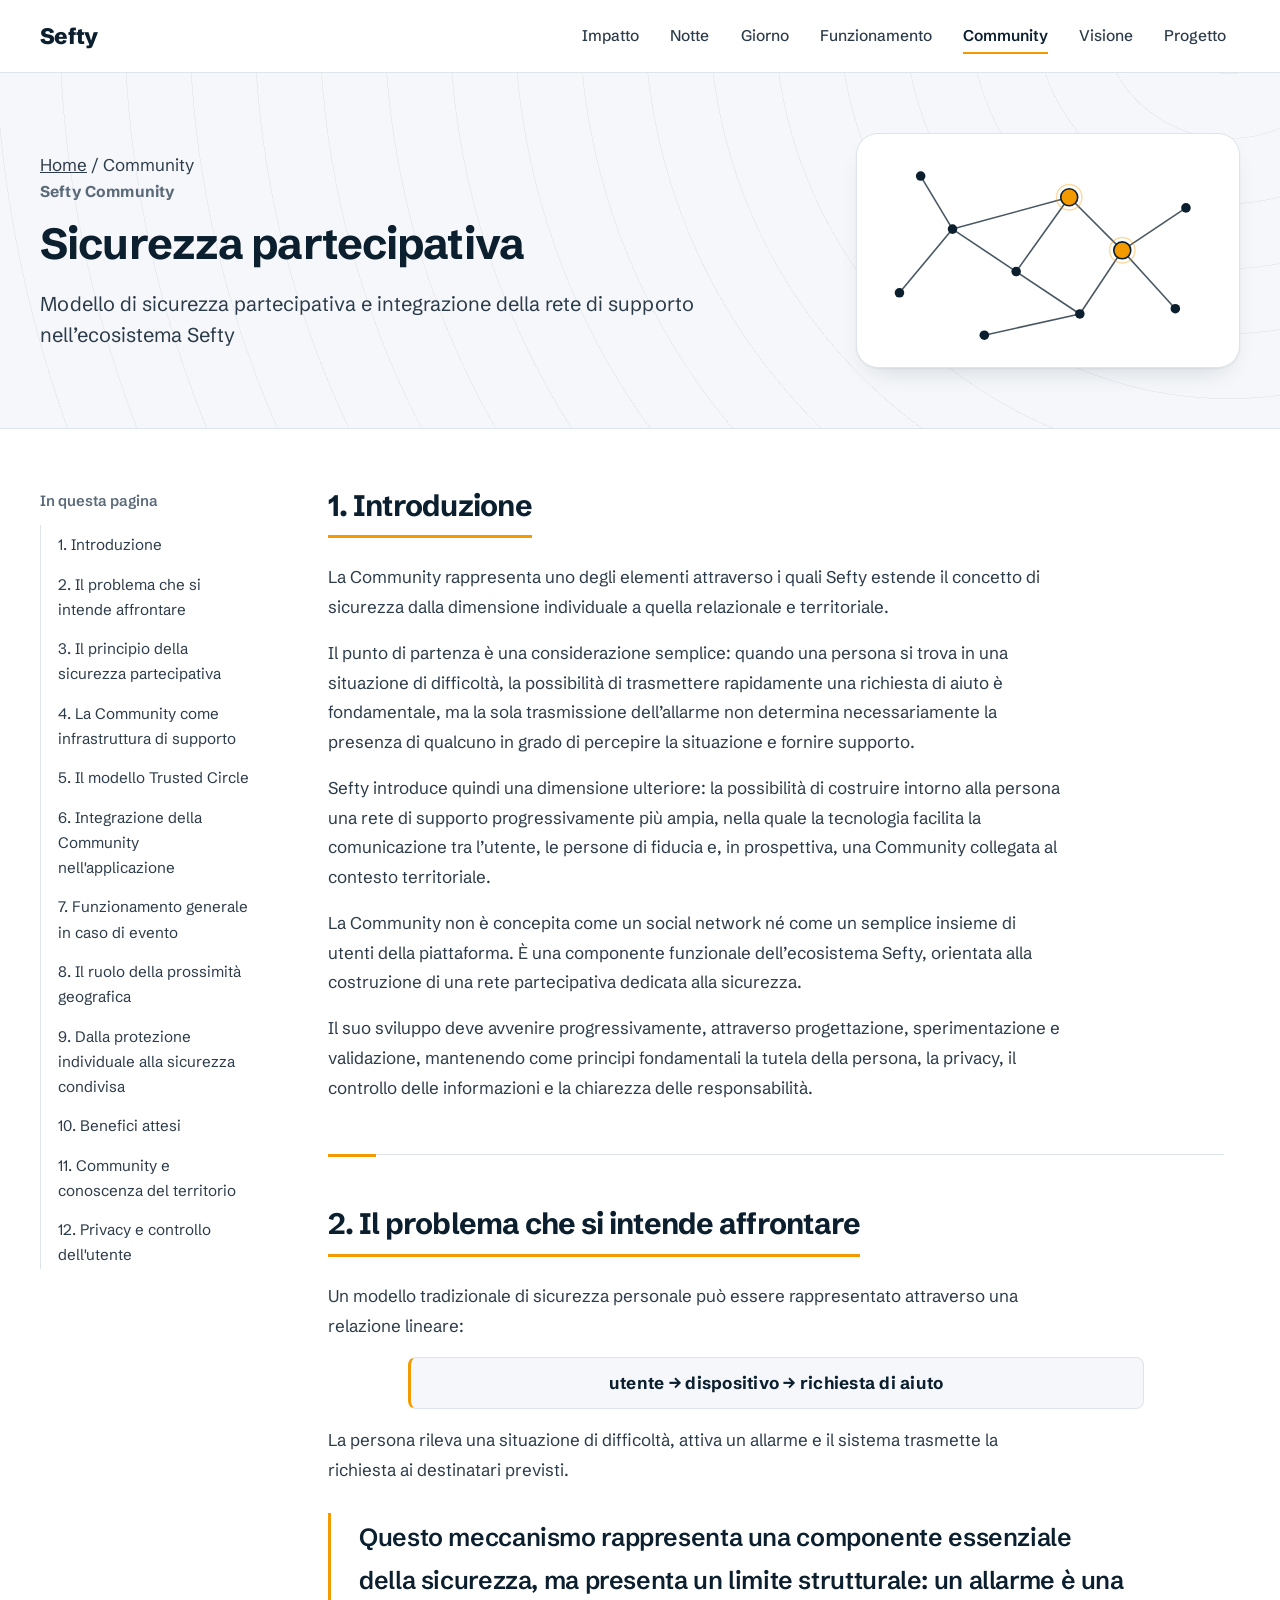
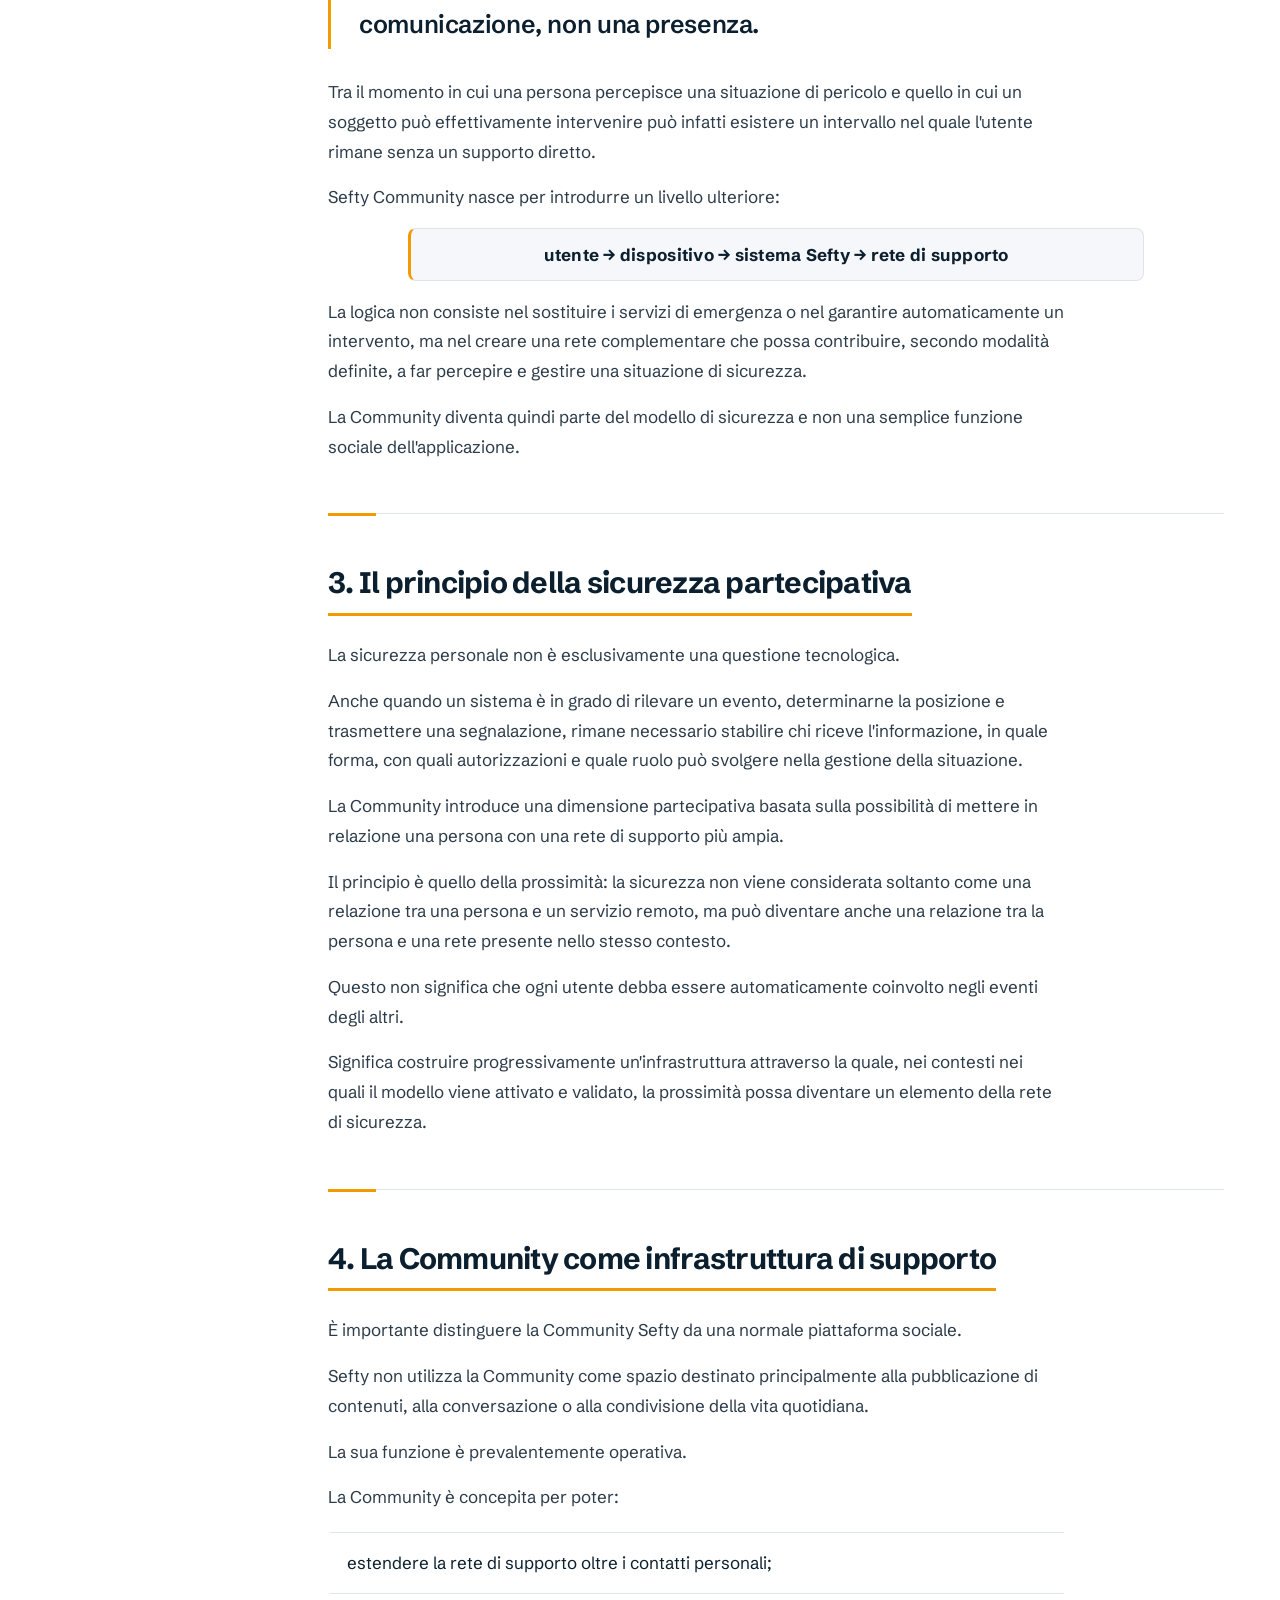
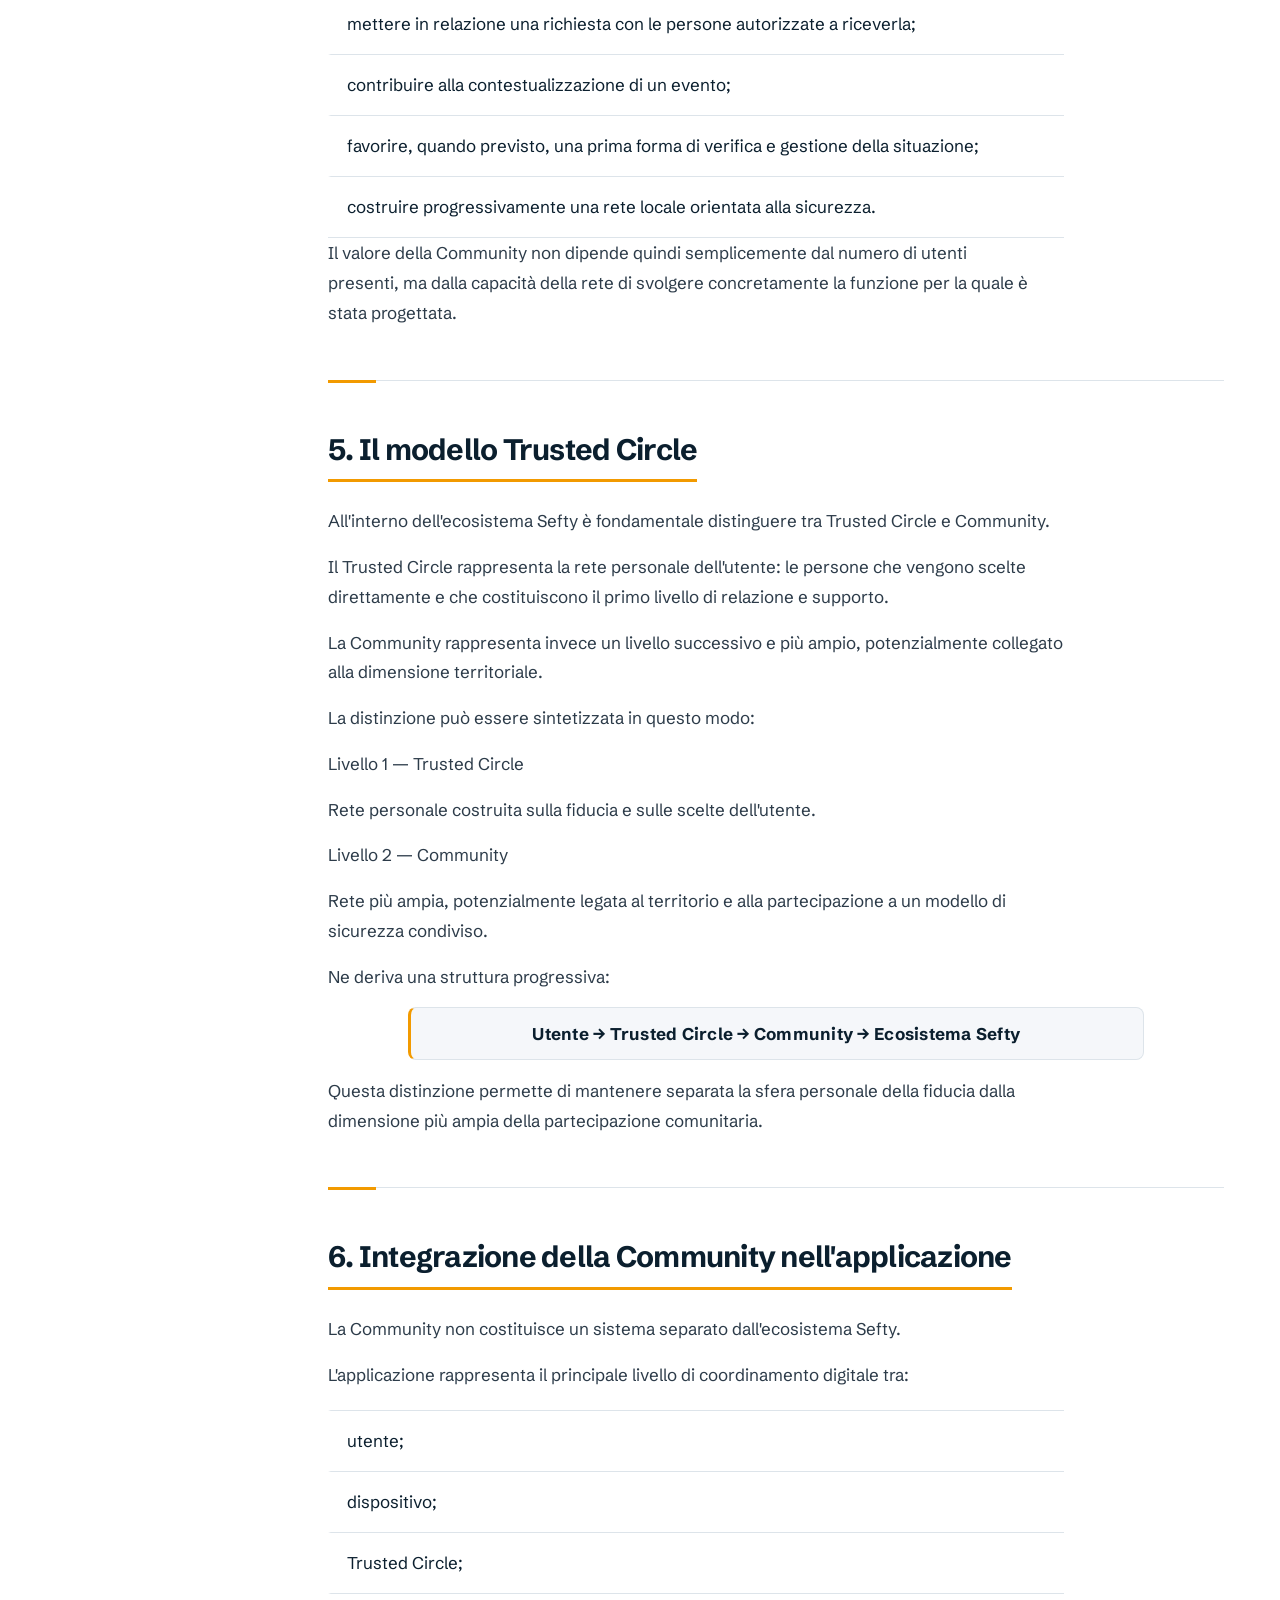
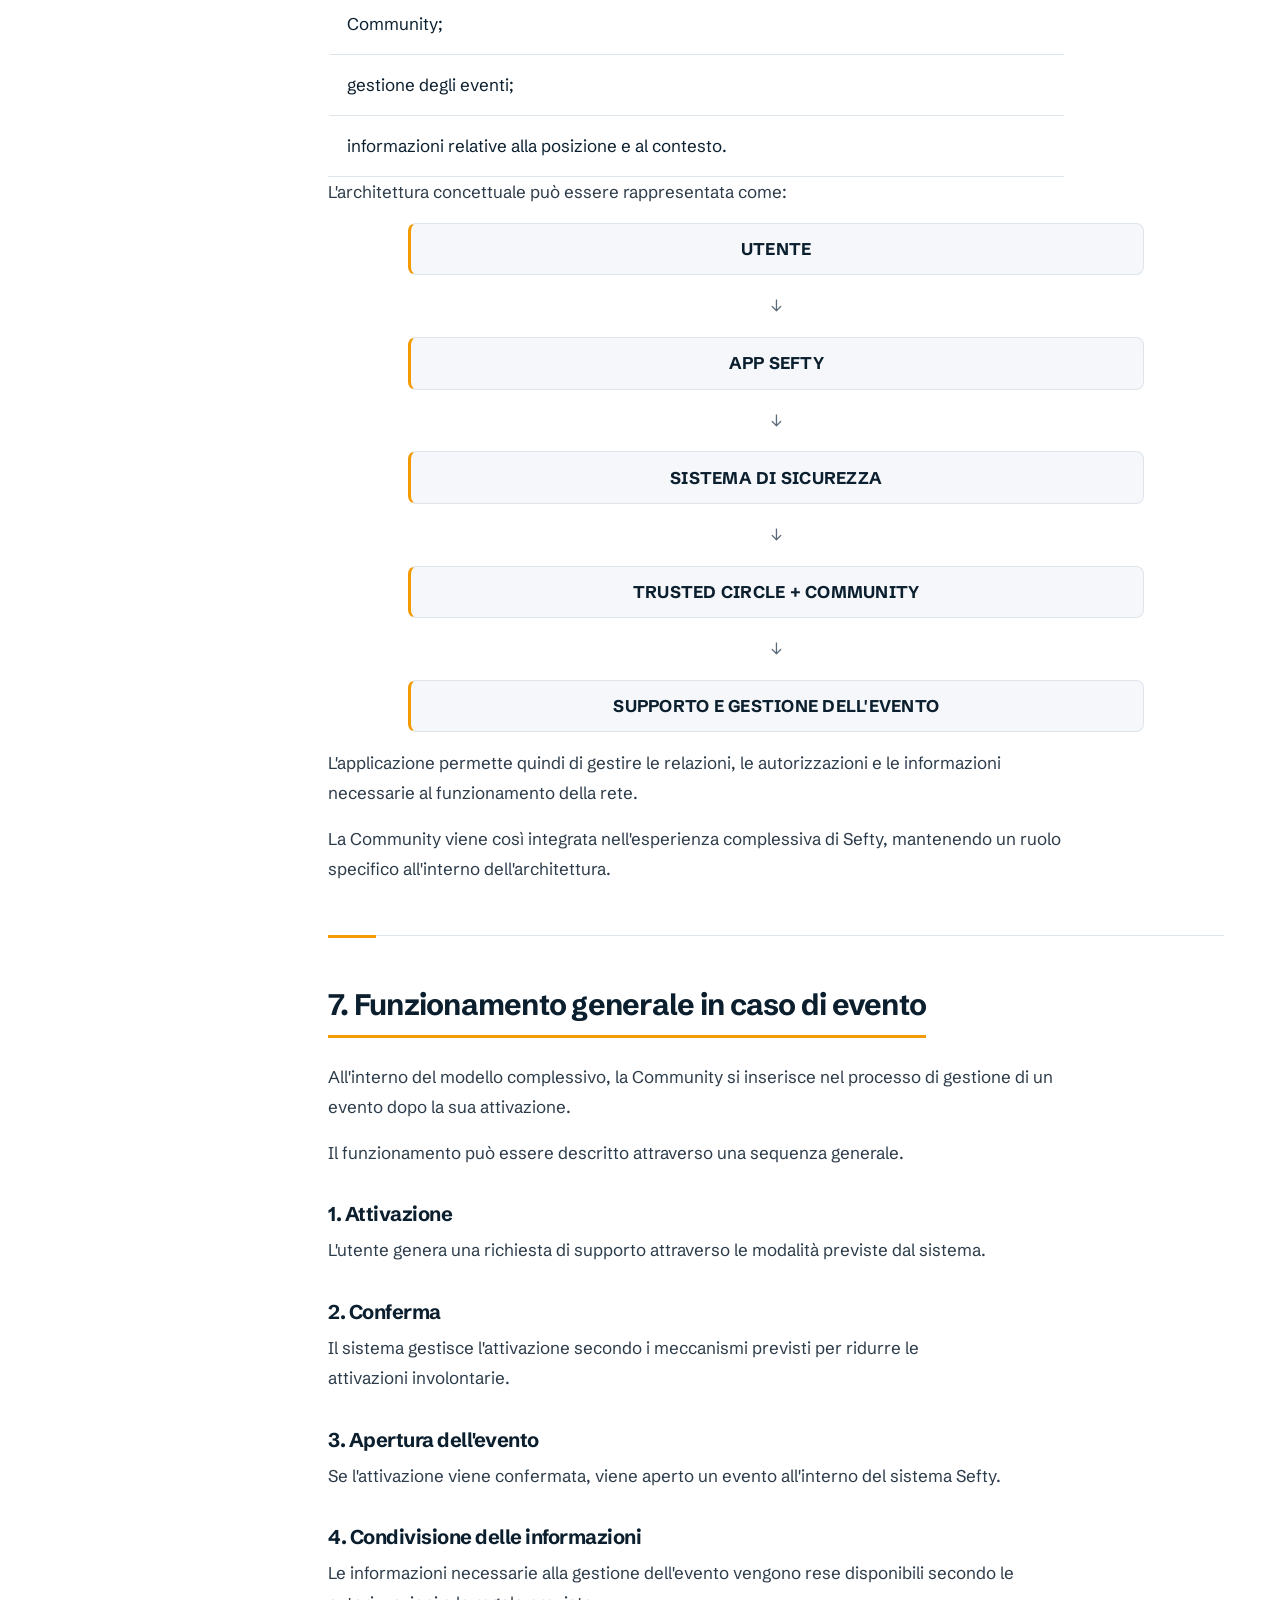
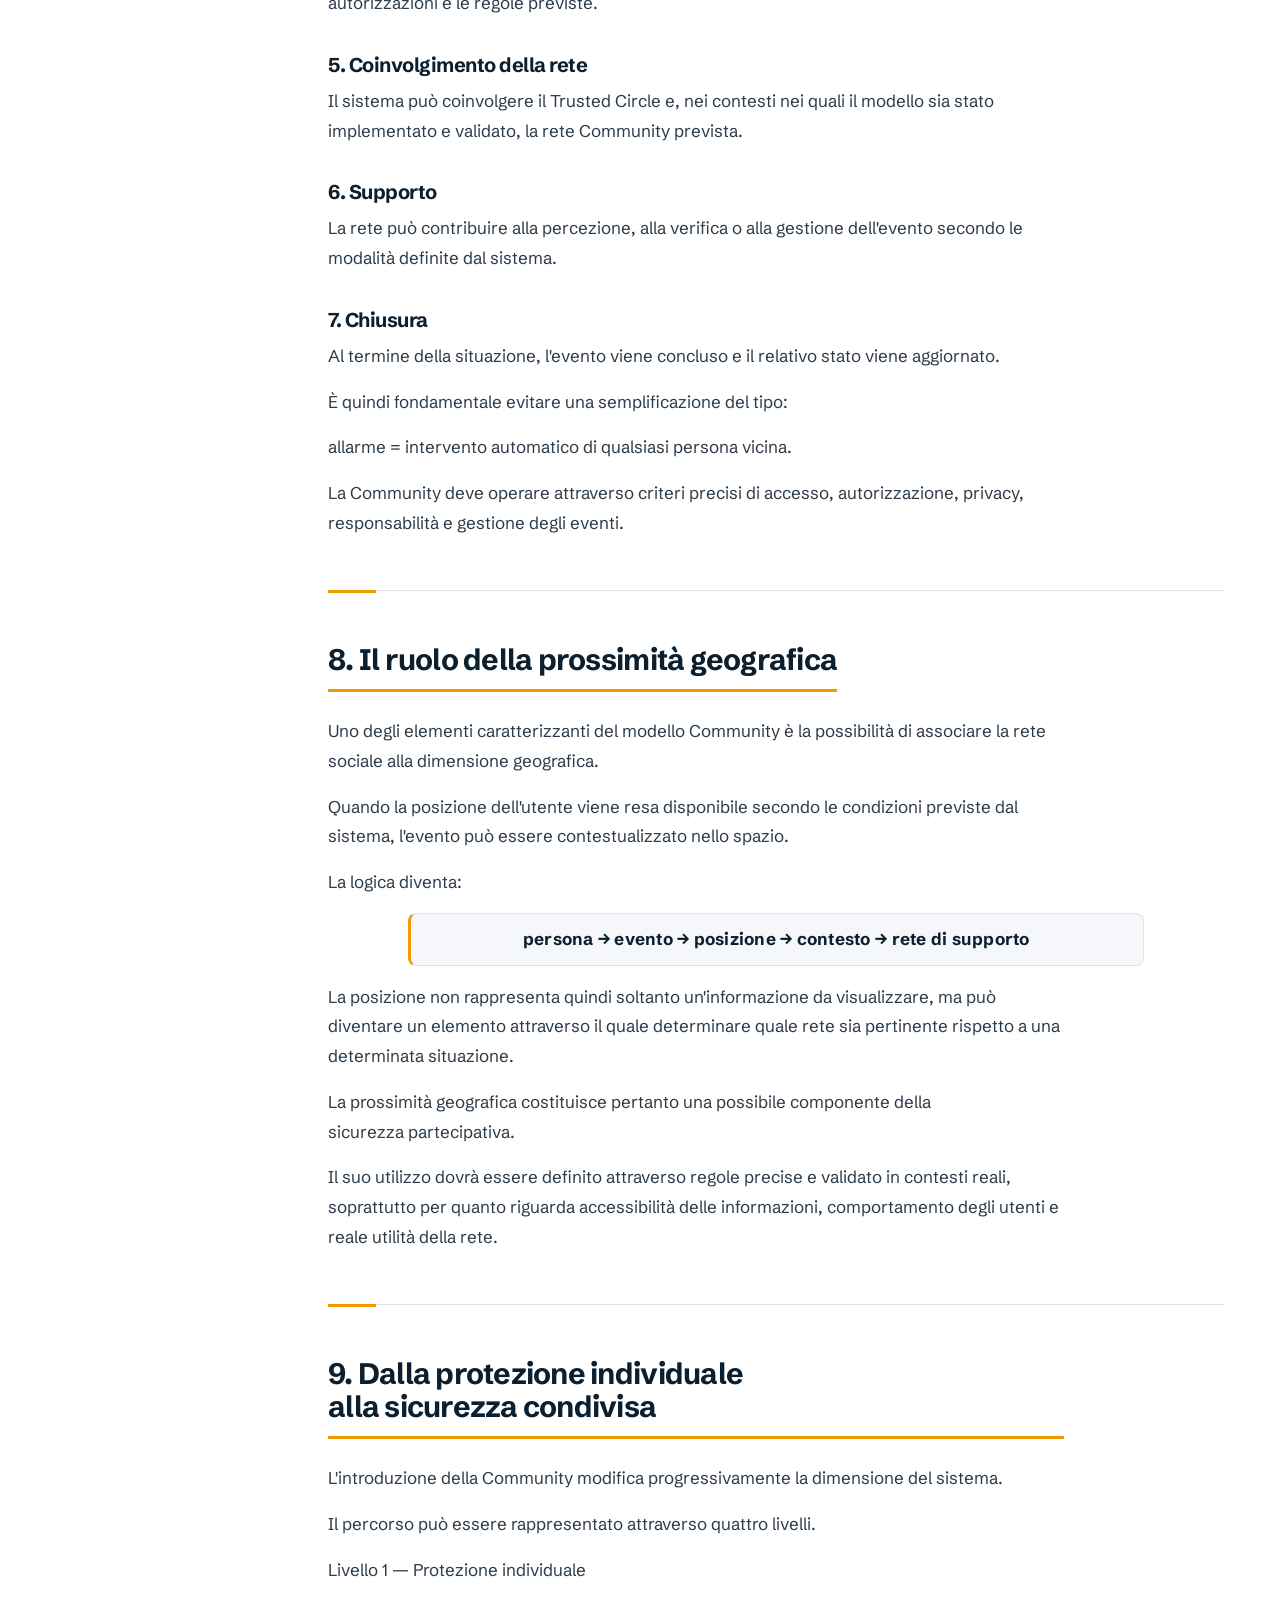
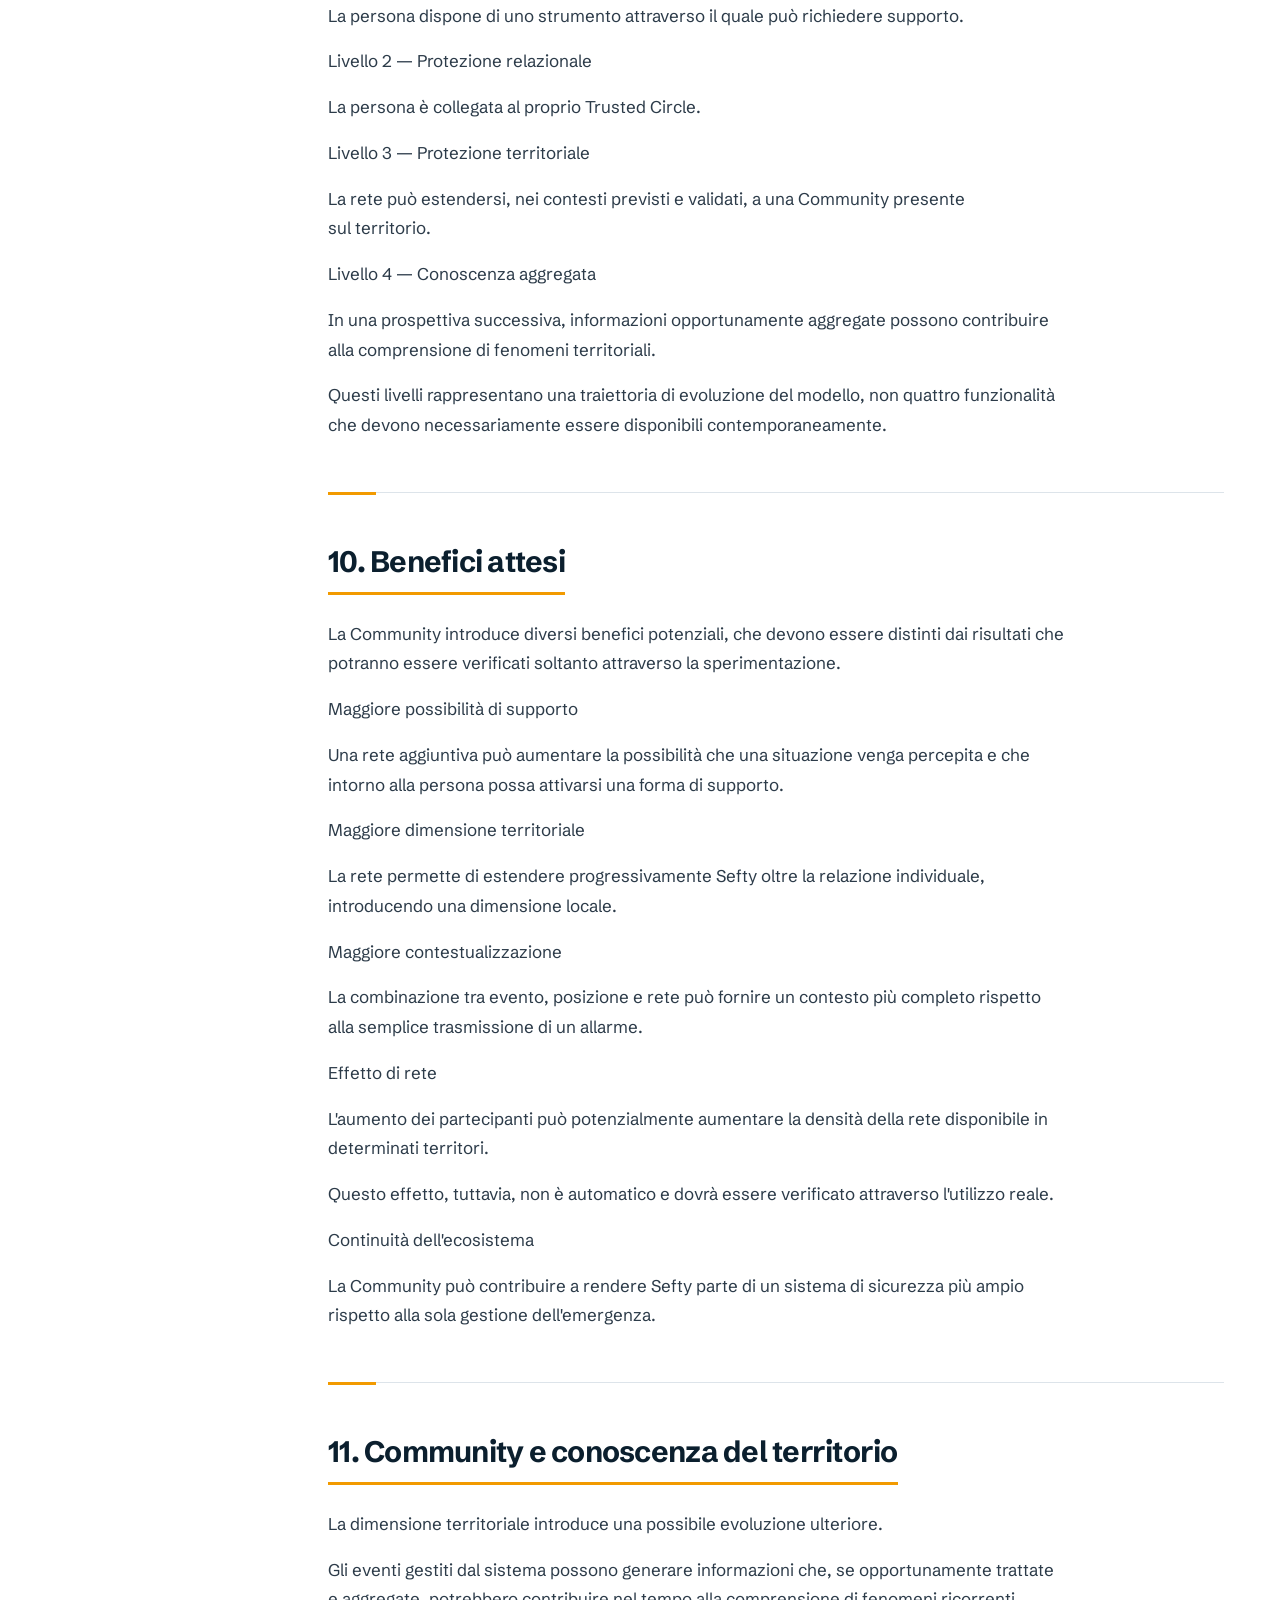
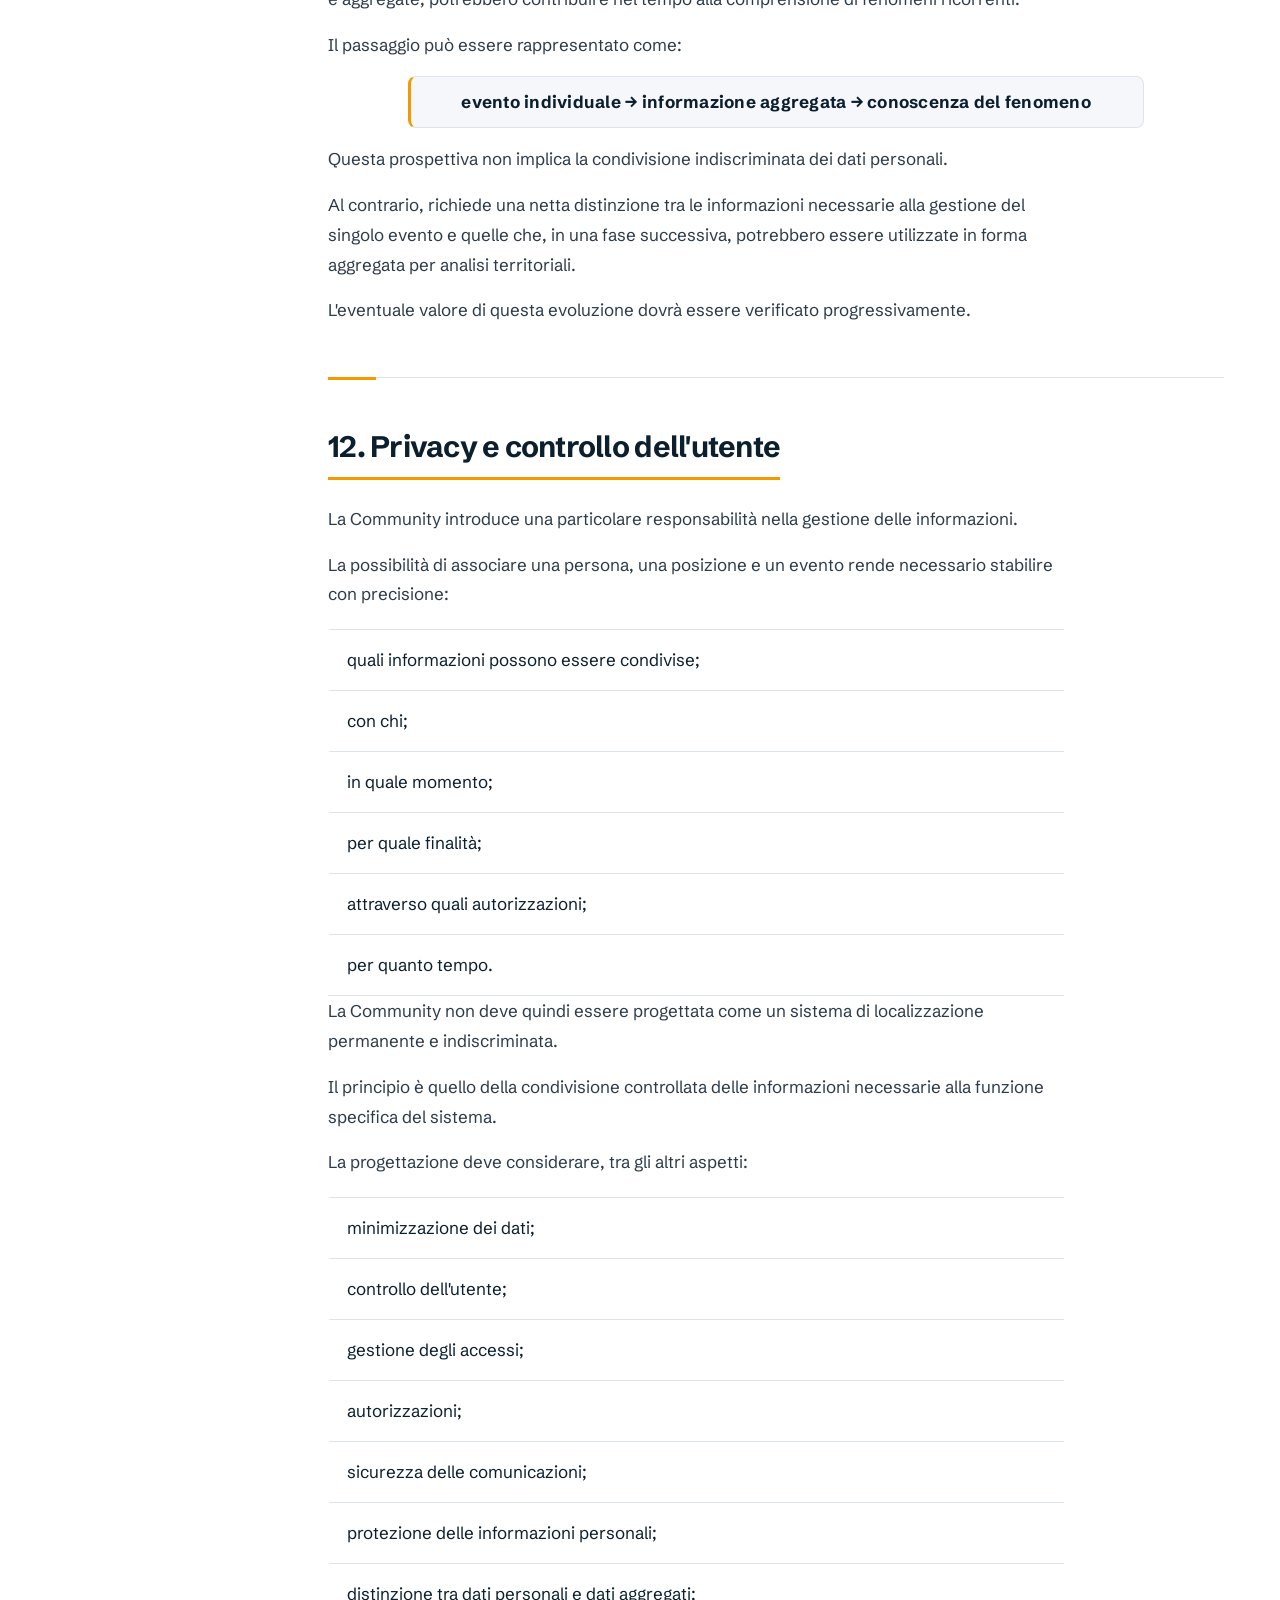
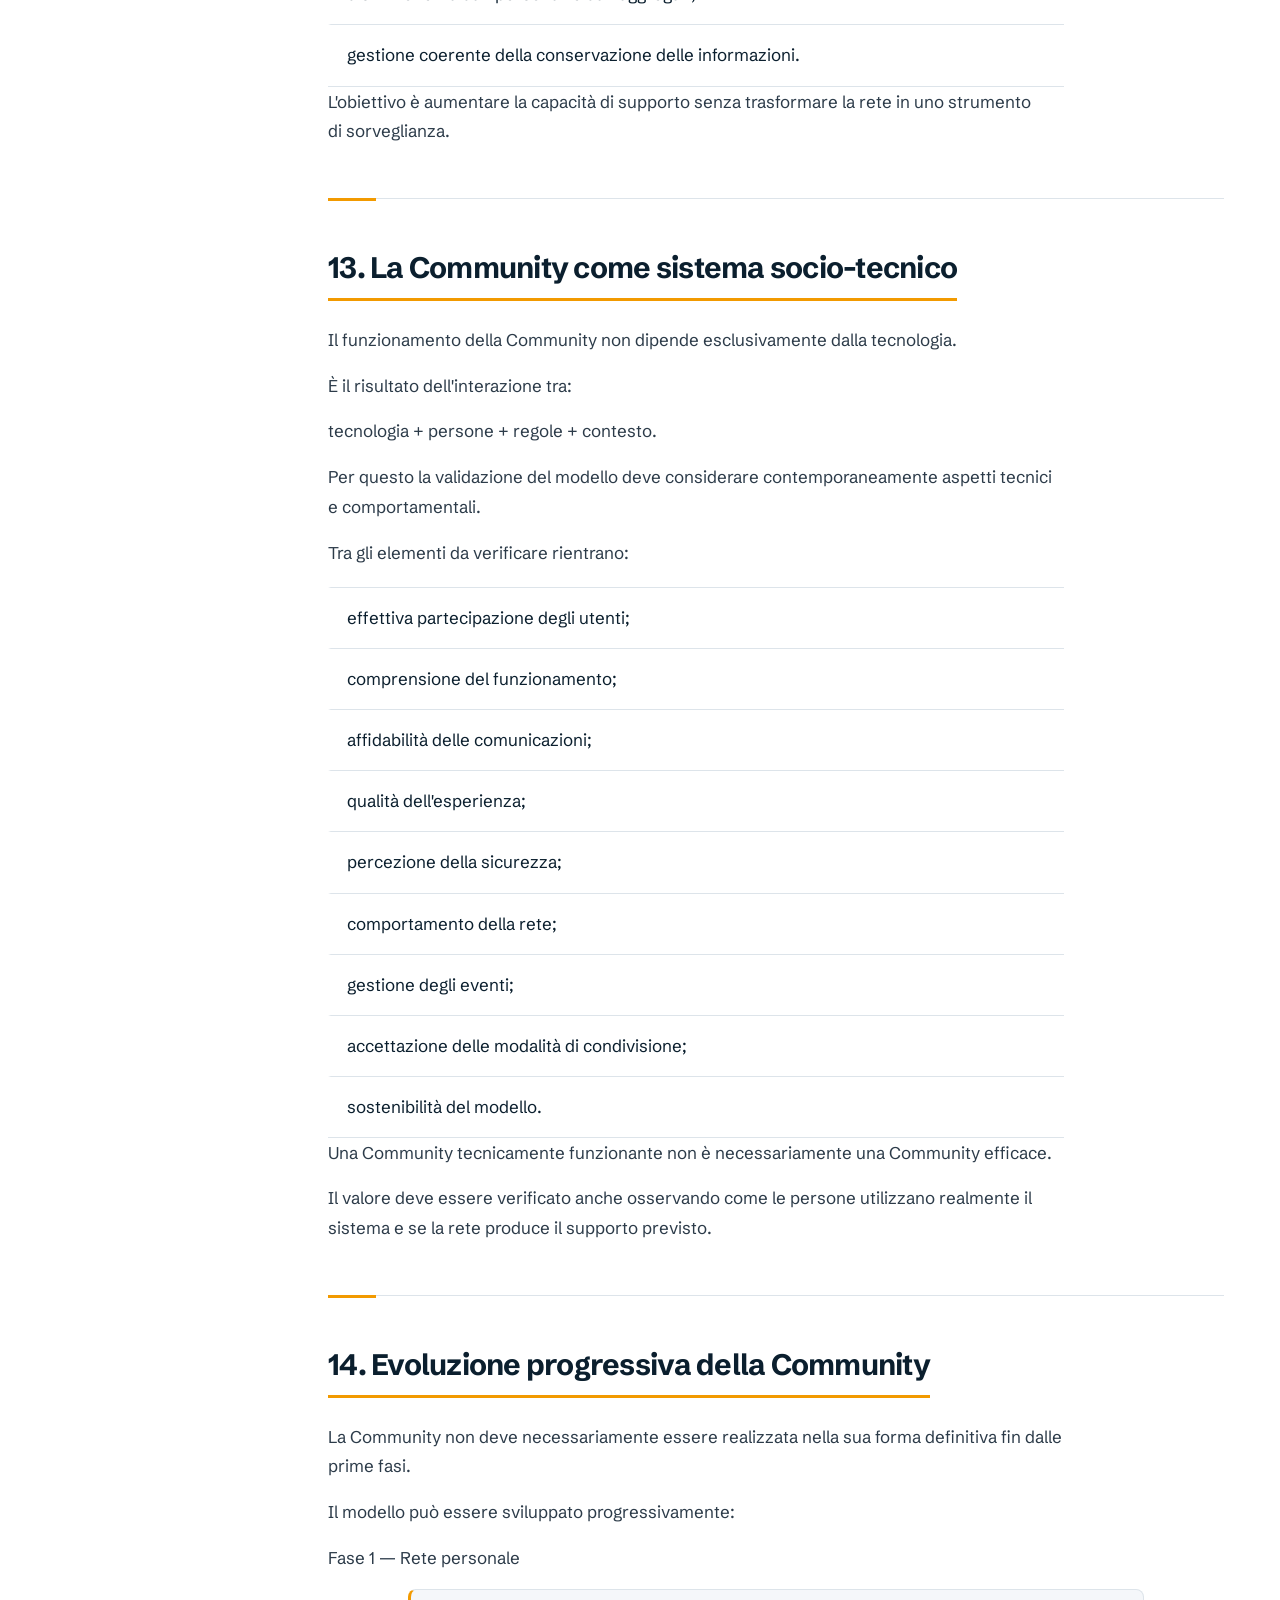
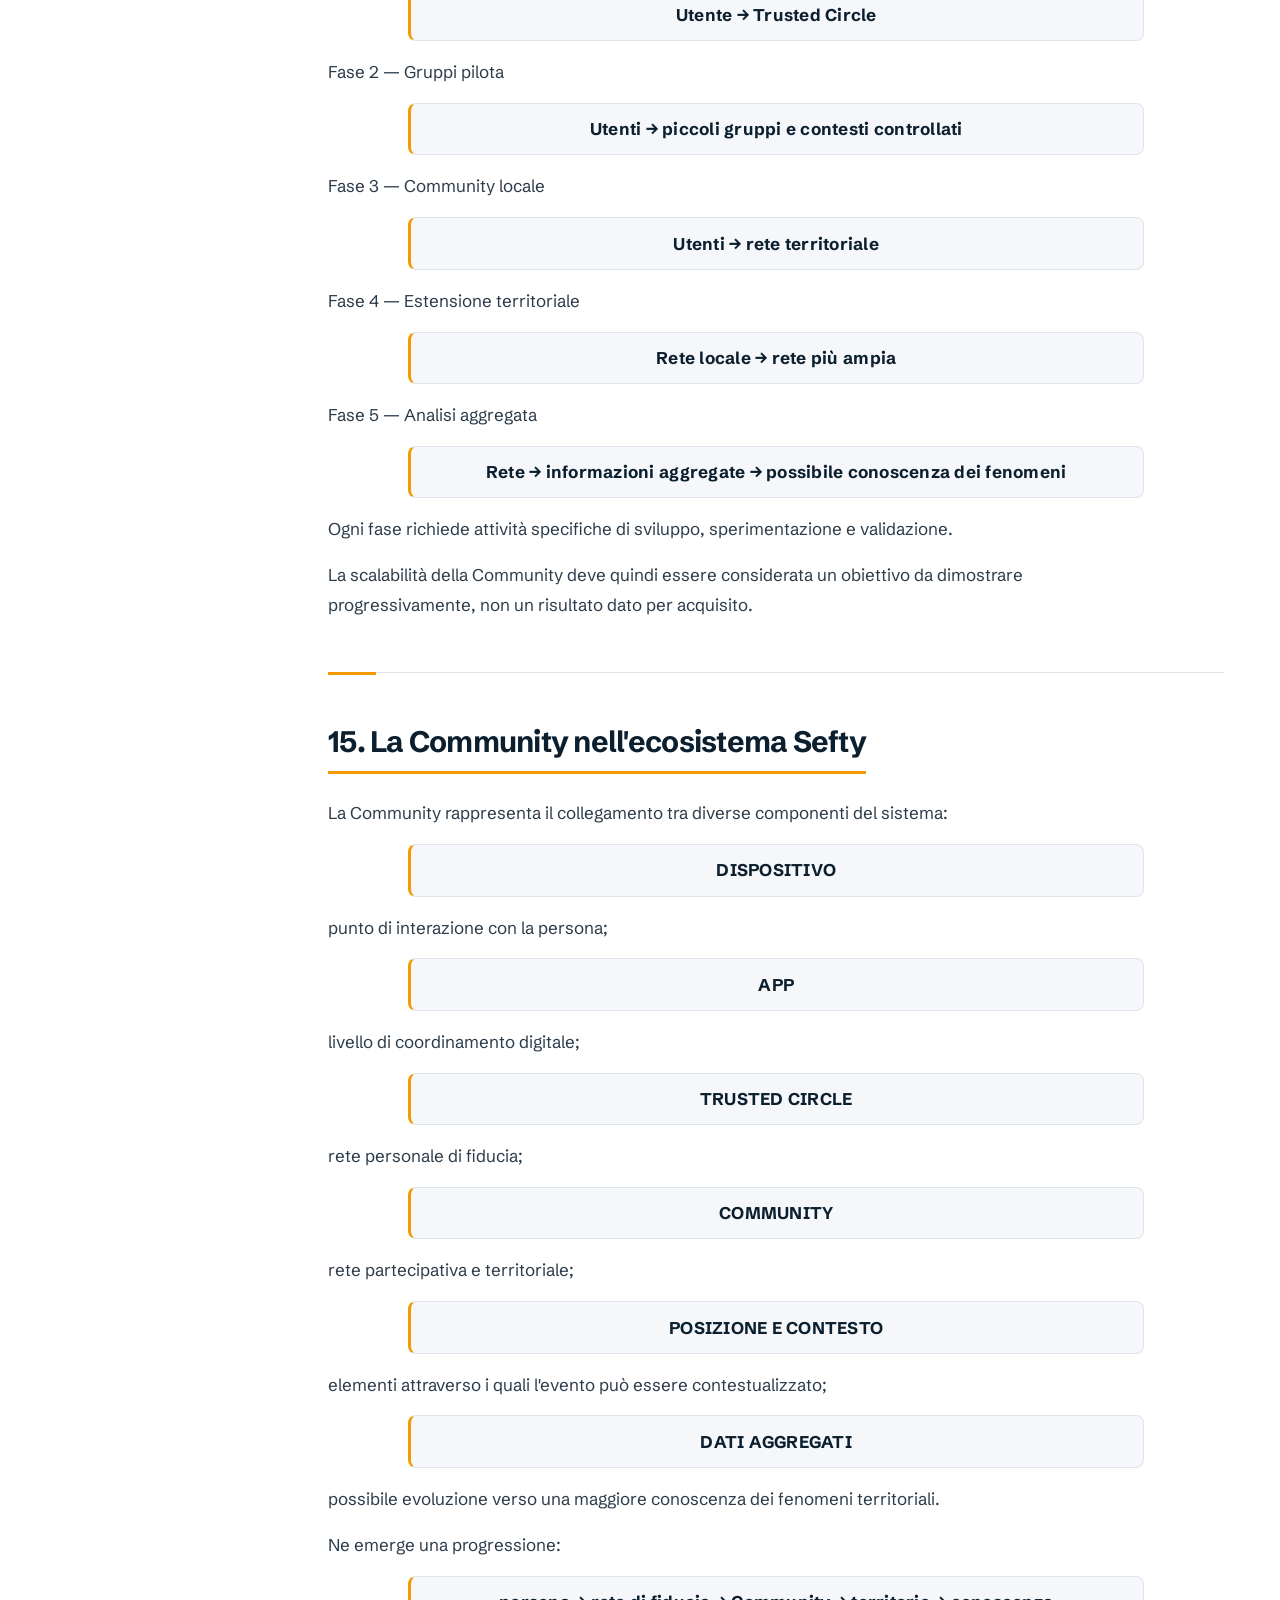
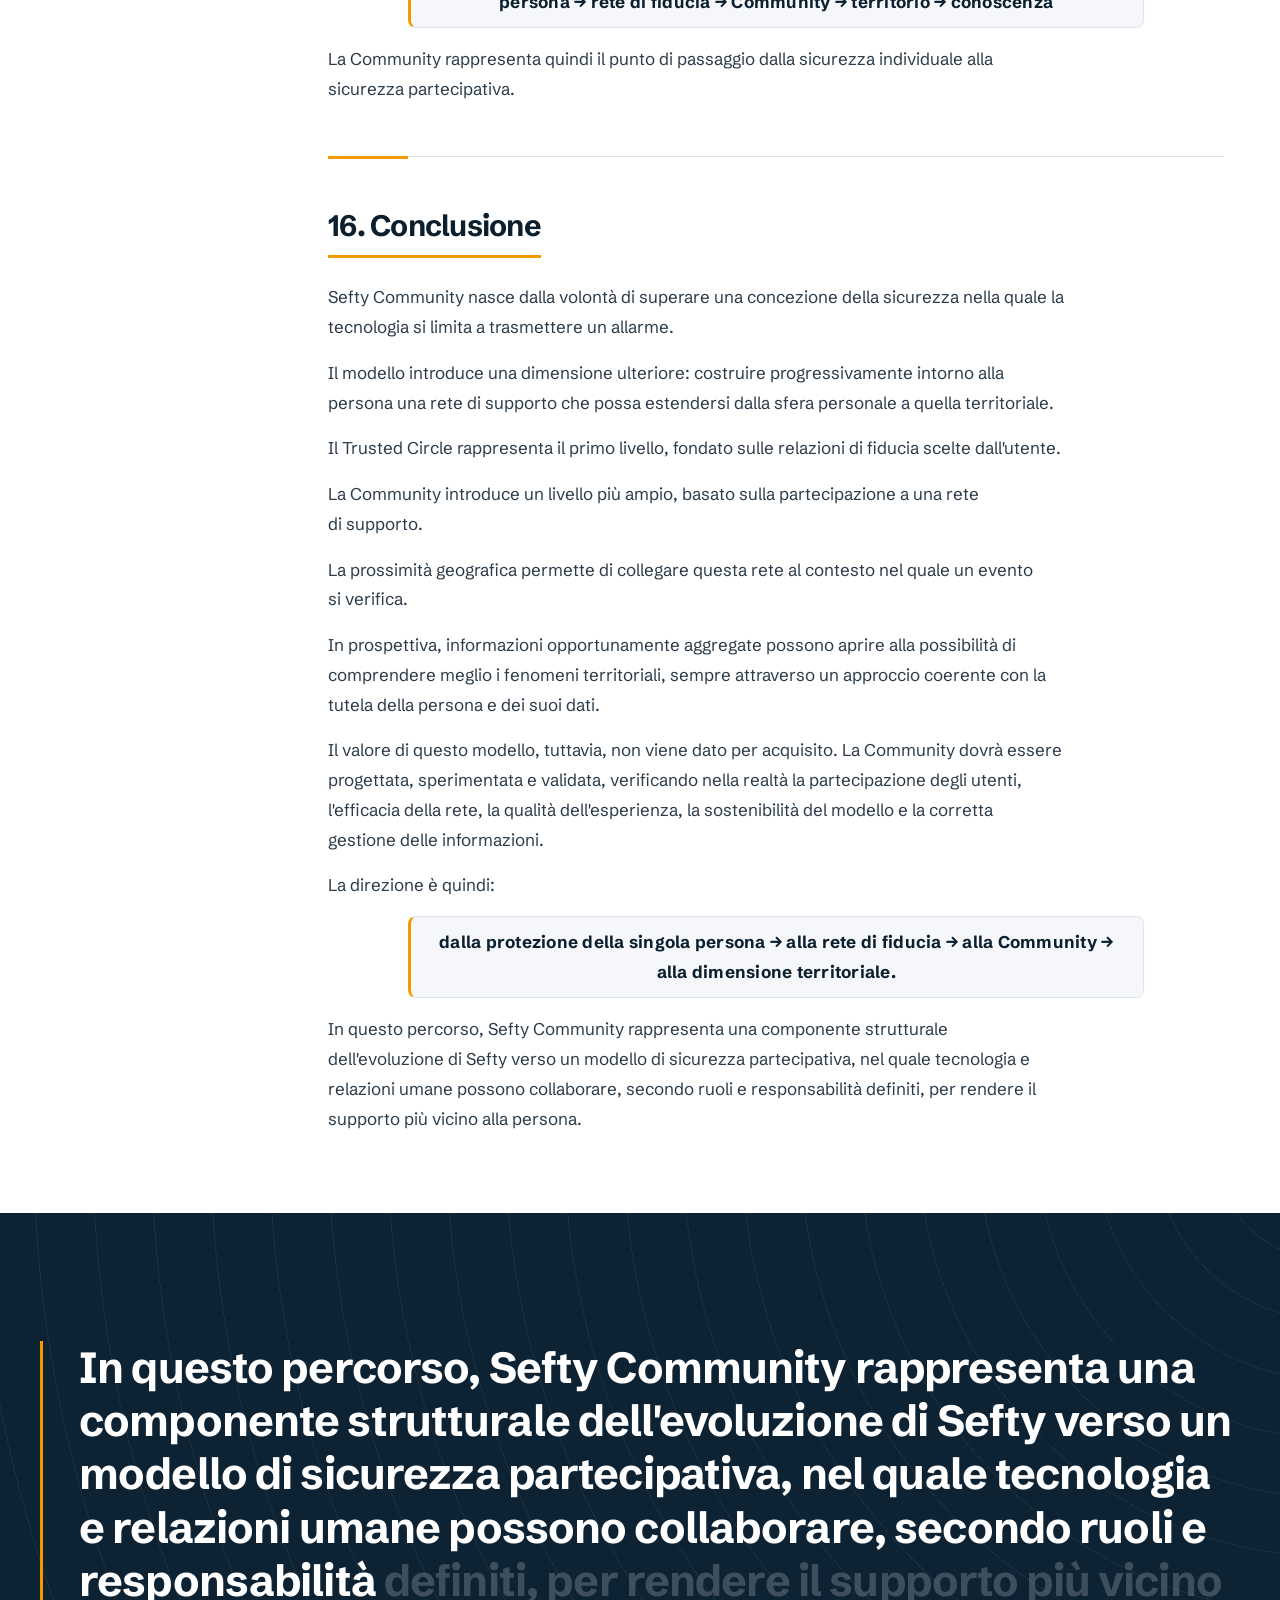
==== commit cc669b08: "versione finale del sito" ====
--- a/community.html
+++ b/community.html
@@ -5,28 +5,41 @@
     <meta charset="UTF-8">
     <meta name="viewport" content="width=device-width, initial-scale=1.0">
     <script>
-        // "js" attiva gli stati iniziali delle animazioni; se index.js non carica entro 4s viene tolta e tutto resta visibile
+        
         document.documentElement.classList.add('js');
         setTimeout(function () { if (!window.__sefty) document.documentElement.classList.remove('js'); }, 4000);
     </script>
 
-    <title>Community - Sefty</title>
-    <meta name="description" content="Modello di sicurezza partecipativa e integrazione della rete di supporto nell’ecosistema Sefty">
     <meta name="theme-color" content="#10222f">
 
-    <meta name="robots" content="noindex, nofollow, noarchive, nosnippet">
     <link rel="icon" href="img/favicon.svg" type="image/svg+xml">
-
-    <meta property="og:title" content="Community - Sefty">
-    <meta property="og:description" content="Modello di sicurezza partecipativa e integrazione della rete di supporto nell’ecosistema Sefty">
-    <meta property="og:type" content="website">
-    <meta property="og:locale" content="it_IT">
 
     <link rel="preconnect" href="https://fonts.googleapis.com">
     <link rel="preconnect" href="https://fonts.gstatic.com" crossorigin>
     <link href="https://fonts.googleapis.com/css2?family=Schibsted+Grotesk:wght@400..800&amp;display=swap" rel="stylesheet">
     <link rel="stylesheet" href="css/style.css">
     <script src="javascripts/index.js" defer></script>
+
+    <title>Sefty Community | Rete di supporto e sicurezza partecipativa</title>
+    <meta name="description" content="La Community Sefty collega rete di fiducia, prossimità e partecipazione. Scopri il modello di supporto, i ruoli, la privacy e lo sviluppo previsto.">
+    <meta name="robots" content="noindex, nofollow, noarchive, nosnippet"> <!-- disattiva -->
+    <link rel="canonical" href="https://www.sefty.it/community.html">
+    <meta property="og:type" content="website">
+    <meta property="og:site_name" content="Sefty">
+    <meta property="og:locale" content="it_IT">
+    <meta property="og:title" content="Sefty Community | Rete di supporto e sicurezza partecipativa">
+    <meta property="og:description" content="La Community Sefty collega rete di fiducia, prossimità e partecipazione. Scopri il modello di supporto, i ruoli, la privacy e lo sviluppo previsto.">
+    <meta property="og:image" content="https://www.sefty.it/img/immagine-principale.jpeg">
+    <meta property="og:image:width" content="1600">
+    <meta property="og:image:height" content="717">
+    <meta property="og:image:alt" content="Panorama urbano notturno con strade e connessioni illuminate">
+    <meta name="twitter:card" content="summary_large_image">
+    <meta name="twitter:title" content="Sefty Community | Rete di supporto e sicurezza partecipativa">
+    <meta name="twitter:description" content="La Community Sefty collega rete di fiducia, prossimità e partecipazione. Scopri il modello di supporto, i ruoli, la privacy e lo sviluppo previsto.">
+    <meta name="twitter:image" content="https://www.sefty.it/img/immagine-principale.jpeg">
+    <meta name="twitter:image:alt" content="Panorama urbano notturno con strade e connessioni illuminate">
+    <meta property="og:url" content="https://www.sefty.it/community.html">
+    <script type="application/ld+json">{"@context":"https://schema.org","@graph":[{"@type":"Organization","name":"Sefty","description":"Progetto tecnologico di sicurezza personale, supervisione e rete di supporto.","@id":"https://www.sefty.it/#organization","url":"https://www.sefty.it/"},{"@type":"WebSite","name":"Sefty","inLanguage":"it-IT","@id":"https://www.sefty.it/#website","url":"https://www.sefty.it/","publisher":{"@id":"https://www.sefty.it/#organization"}},{"@type":"WebPage","name":"Sefty Community | Rete di supporto e sicurezza partecipativa","description":"La Community Sefty collega rete di fiducia, prossimità e partecipazione. Scopri il modello di supporto, i ruoli, la privacy e lo sviluppo previsto.","inLanguage":"it-IT","@id":"https://www.sefty.it/community.html#webpage","url":"https://www.sefty.it/community.html","isPartOf":{"@id":"https://www.sefty.it/#website"},"about":{"@id":"https://www.sefty.it/#organization"},"breadcrumb":{"@id":"https://www.sefty.it/community.html#breadcrumb"}},{"@type":"BreadcrumbList","@id":"https://www.sefty.it/community.html#breadcrumb","itemListElement":[{"@type":"ListItem","position":1,"name":"Home","item":"https://www.sefty.it/"},{"@type":"ListItem","position":2,"name":"Community","item":"https://www.sefty.it/community.html"}]}]}</script>
 </head>
 
 <body>
@@ -44,7 +57,7 @@
     <main id="main">
         <div class="page-head rings-light">
             <div class="wrap">
-                <div>
+                <div><nav class="breadcrumbs" aria-label="Percorso"><a href="index.html">Home</a><span aria-hidden="true"> / </span><span aria-current="page">Community</span></nav>
                     <span class="kicker">Sefty Community</span>
                     <h1>Sicurezza partecipativa</h1><p class="lead">Modello di sicurezza partecipativa e integrazione della rete di supporto nell’ecosistema Sefty</p></div>
                 <div class="page-art" aria-hidden="true"><svg class="art-svg" viewbox="0 0 360 220" preserveaspectratio="xMidYMid slice" aria-hidden="true" focusable="false"><g fill="none" stroke="currentColor" stroke-width="1.5" stroke-opacity=".75"><path class="draw" pathlength="1" style="--delay:0ms" d="M40 150 L90 90"></path><path class="draw" pathlength="1" style="--delay:70ms" d="M90 90 L150 130"></path><path class="draw" pathlength="1" style="--delay:140ms" d="M150 130 L200 60"></path><path class="draw" pathlength="1" style="--delay:210ms" d="M200 60 L250 110"></path><path class="draw" pathlength="1" style="--delay:280ms" d="M250 110 L310 70"></path><path class="draw" pathlength="1" style="--delay:350ms" d="M250 110 L300 165"></path><path class="draw" pathlength="1" style="--delay:420ms" d="M150 130 L210 170"></path><path class="draw" pathlength="1" style="--delay:490ms" d="M210 170 L250 110"></path><path class="draw" pathlength="1" style="--delay:560ms" d="M210 170 L120 190"></path><path class="draw" pathlength="1" style="--delay:630ms" d="M90 90 L200 60"></path><path class="draw" pathlength="1" style="--delay:700ms" d="M90 90 L60 40"></path></g><circle class="pop" style="--i:0" cx="40" cy="150" r="4.5" fill="currentColor"></circle><circle class="pop" style="--i:1" cx="90" cy="90" r="4.5" fill="currentColor"></circle><circle class="pop" style="--i:2" cx="150" cy="130" r="4.5" fill="currentColor"></circle><circle class="rip" style="--delay:0.6000000000000001s" cx="200" cy="60" r="12" fill="none" stroke="var(--signal)" stroke-width="1.5"></circle><circle class="pop" style="--i:3" cx="200" cy="60" r="8" fill="var(--signal)" stroke="currentColor" stroke-width="1.5"></circle><circle class="rip" style="--delay:0.8s" cx="250" cy="110" r="12" fill="none" stroke="var(--signal)" stroke-width="1.5"></circle><circle class="pop" style="--i:4" cx="250" cy="110" r="8" fill="var(--signal)" stroke="currentColor" stroke-width="1.5"></circle><circle class="pop" style="--i:5" cx="310" cy="70" r="4.5" fill="currentColor"></circle><circle class="pop" style="--i:6" cx="300" cy="165" r="4.5" fill="currentColor"></circle><circle class="pop" style="--i:7" cx="210" cy="170" r="4.5" fill="currentColor"></circle><circle class="pop" style="--i:8" cx="120" cy="190" r="4.5" fill="currentColor"></circle><circle class="pop" style="--i:9" cx="60" cy="40" r="4.5" fill="currentColor"></circle></svg></div>
@@ -53,7 +66,14 @@
         <div class="wrap layout">
             <nav class="toc" aria-label="In questa pagina">
                 <details class="toc-disclosure"><summary>In questa pagina</summary><ul><li><a href="#s1">1. Introduzione</a></li><li><a href="#s2">2. Il problema che si intende affrontare</a></li><li><a href="#s3">3. Il principio della sicurezza partecipativa</a></li><li><a href="#s4">4. La Community come infrastruttura di supporto</a></li><li><a href="#s5">5. Il modello Trusted Circle</a></li><li><a href="#s6">6. Integrazione della Community nell'applicazione</a></li><li><a href="#s7">7. Funzionamento generale in caso di evento</a></li><li><a href="#s8">8. Il ruolo della prossimità geografica</a></li><li><a href="#s9">9. Dalla protezione individuale alla sicurezza condivisa</a></li><li><a href="#s10">10. Benefici attesi</a></li><li><a href="#s11">11. Community e conoscenza del territorio</a></li><li><a href="#s12">12. Privacy e controllo dell'utente</a></li><li><a href="#s13">13. La Community come sistema socio-tecnico</a></li><li><a href="#s14">14. Evoluzione progressiva della Community</a></li><li><a href="#s15">15. La Community nell'ecosistema Sefty</a></li><li><a href="#s16">16. Conclusione</a></li></ul></details></nav>
-            <div class="prose"><section id="s1"><h2>1. Introduzione</h2><p>La Community rappresenta uno degli elementi attraverso i quali Sefty estende il concetto di sicurezza dalla dimensione individuale a quella relazionale e territoriale.</p><p>Il punto di partenza è una considerazione semplice: quando una persona si trova in una situazione di difficoltà, la possibilità di trasmettere rapidamente una richiesta di aiuto è fondamentale, ma la sola trasmissione dell’allarme non determina necessariamente la presenza di qualcuno in grado di percepire la situazione e fornire supporto.</p><p>Sefty introduce quindi una dimensione ulteriore: la possibilità di costruire intorno alla persona una rete di supporto progressivamente più ampia, nella quale la tecnologia facilita la comunicazione tra l’utente, le persone di fiducia e, in prospettiva, una Community collegata al contesto territoriale.</p><p>La Community non è concepita come un social network né come un semplice insieme di utenti della piattaforma. È una componente funzionale dell’ecosistema Sefty, orientata alla costruzione di una rete partecipativa dedicata alla sicurezza.</p><p>Il suo sviluppo deve avvenire progressivamente, attraverso progettazione, sperimentazione e validazione, mantenendo come principi fondamentali la tutela della persona, la privacy, il controllo delle informazioni e la chiarezza delle responsabilità.</p></section><section id="s2"><h2>2. Il problema che si intende affrontare</h2><p>Un modello tradizionale di sicurezza personale può essere rappresentato attraverso una relazione lineare:</p><p class="flow-label">utente → dispositivo → richiesta di aiuto</p><p>La persona rileva una situazione di difficoltà, attiva un allarme e il sistema trasmette la richiesta ai destinatari previsti.</p><p>Questo meccanismo rappresenta una componente essenziale della sicurezza, ma presenta un limite strutturale: un allarme è una comunicazione, non una presenza.</p><p>Tra il momento in cui una persona percepisce una situazione di pericolo e quello in cui un soggetto può effettivamente intervenire può infatti esistere un intervallo nel quale l'utente rimane senza un supporto diretto.</p><p>Sefty Community nasce per introdurre un livello ulteriore:</p><p class="flow-label">utente → dispositivo → sistema Sefty → rete di supporto</p><p>La logica non consiste nel sostituire i servizi di emergenza o nel garantire automaticamente un intervento, ma nel creare una rete complementare che possa contribuire, secondo modalità definite, a far percepire e gestire una situazione di sicurezza.</p><p>La Community diventa quindi parte del modello di sicurezza e non una semplice funzione sociale dell'applicazione.</p></section><section id="s3"><h2>3. Il principio della sicurezza partecipativa</h2><p>La sicurezza personale non è esclusivamente una questione tecnologica.</p><p>Anche quando un sistema è in grado di rilevare un evento, determinarne la posizione e trasmettere una segnalazione, rimane necessario stabilire chi riceve l'informazione, in quale forma, con quali autorizzazioni e quale ruolo può svolgere nella gestione della situazione.</p><p>La Community introduce una dimensione partecipativa basata sulla possibilità di mettere in relazione una persona con una rete di supporto più ampia.</p><p>Il principio è quello della prossimità: la sicurezza non viene considerata soltanto come una relazione tra una persona e un servizio remoto, ma può diventare anche una relazione tra la persona e una rete presente nello stesso contesto.</p><p>Questo non significa che ogni utente debba essere automaticamente coinvolto negli eventi degli altri.</p><p>Significa costruire progressivamente un'infrastruttura attraverso la quale, nei contesti nei quali il modello viene attivato e validato, la prossimità possa diventare un elemento della rete di sicurezza.</p></section><section id="s4"><h2>4. La Community come infrastruttura di supporto</h2><p>È importante distinguere la Community Sefty da una normale piattaforma sociale.</p><p>Sefty non utilizza la Community come spazio destinato principalmente alla pubblicazione di contenuti, alla conversazione o alla condivisione della vita quotidiana.</p><p>La sua funzione è prevalentemente operativa.</p><p>La Community è concepita per poter:</p><ul class="rules"><li>estendere la rete di supporto oltre i contatti personali;</li><li>mettere in relazione una richiesta con le persone autorizzate a riceverla;</li><li>contribuire alla contestualizzazione di un evento;</li><li>favorire, quando previsto, una prima forma di verifica e gestione della situazione;</li><li>costruire progressivamente una rete locale orientata alla sicurezza.</li></ul><p>Il valore della Community non dipende quindi semplicemente dal numero di utenti presenti, ma dalla capacità della rete di svolgere concretamente la funzione per la quale è stata progettata.</p></section><section id="s5"><h2>5. Il modello Trusted Circle</h2><p>All'interno dell'ecosistema Sefty è fondamentale distinguere tra Trusted Circle e Community.</p><p>Il Trusted Circle rappresenta la rete personale dell'utente: le persone che vengono scelte direttamente e che costituiscono il primo livello di relazione e supporto.</p><p>La Community rappresenta invece un livello successivo e più ampio, potenzialmente collegato alla dimensione territoriale.</p><p>La distinzione può essere sintetizzata in questo modo:</p><p>Livello 1 — Trusted Circle</p><p>Rete personale costruita sulla fiducia e sulle scelte dell'utente.</p><p>Livello 2 — Community</p><p>Rete più ampia, potenzialmente legata al territorio e alla partecipazione a un modello di sicurezza condiviso.</p><p>Ne deriva una struttura progressiva:</p><p class="flow-label">Utente → Trusted Circle → Community → Ecosistema Sefty</p><p>Questa distinzione permette di mantenere separata la sfera personale della fiducia dalla dimensione più ampia della partecipazione comunitaria.</p></section><section id="s6"><h2>6. Integrazione della Community nell'applicazione</h2><p>La Community non costituisce un sistema separato dall'ecosistema Sefty.</p><p>L'applicazione rappresenta il principale livello di coordinamento digitale tra:</p><ul class="rules"><li>utente;</li><li>dispositivo;</li><li>Trusted Circle;</li><li>Community;</li><li>gestione degli eventi;</li><li>informazioni relative alla posizione e al contesto.</li></ul><p>L'architettura concettuale può essere rappresentata come:</p><p class="flow-label">UTENTE</p><p class="flow-arrow">↓</p><p class="flow-label">APP SEFTY</p><p class="flow-arrow">↓</p><p class="flow-label">SISTEMA DI SICUREZZA</p><p class="flow-arrow">↓</p><p class="flow-label">TRUSTED CIRCLE + COMMUNITY</p><p class="flow-arrow">↓</p><p class="flow-label">SUPPORTO E GESTIONE DELL'EVENTO</p><p>L'applicazione permette quindi di gestire le relazioni, le autorizzazioni e le informazioni necessarie al funzionamento della rete.</p><p>La Community viene così integrata nell'esperienza complessiva di Sefty, mantenendo un ruolo specifico all'interno dell'architettura.</p></section><section id="s7"><h2>7. Funzionamento generale in caso di evento</h2><p>All'interno del modello complessivo, la Community si inserisce nel processo di gestione di un evento dopo la sua attivazione.</p><p>Il funzionamento può essere descritto attraverso una sequenza generale.</p><h3>1. Attivazione</h3><p>L'utente genera una richiesta di supporto attraverso le modalità previste dal sistema.</p><h3>2. Conferma</h3><p>Il sistema gestisce l'attivazione secondo i meccanismi previsti per ridurre le attivazioni involontarie.</p><h3>3. Apertura dell'evento</h3><p>Se l'attivazione viene confermata, viene aperto un evento all'interno del sistema Sefty.</p><h3>4. Condivisione delle informazioni</h3><p>Le informazioni necessarie alla gestione dell'evento vengono rese disponibili secondo le autorizzazioni e le regole previste.</p><h3>5. Coinvolgimento della rete</h3><p>Il sistema può coinvolgere il Trusted Circle e, nei contesti nei quali il modello sia stato implementato e validato, la rete Community prevista.</p><h3>6. Supporto</h3><p>La rete può contribuire alla percezione, alla verifica o alla gestione dell'evento secondo le modalità definite dal sistema.</p><h3>7. Chiusura</h3><p>Al termine della situazione, l'evento viene concluso e il relativo stato viene aggiornato.</p><p>È quindi fondamentale evitare una semplificazione del tipo:</p><p>allarme = intervento automatico di qualsiasi persona vicina.</p><p>La Community deve operare attraverso criteri precisi di accesso, autorizzazione, privacy, responsabilità e gestione degli eventi.</p></section><section id="s8"><h2>8. Il ruolo della prossimità geografica</h2><p>Uno degli elementi caratterizzanti del modello Community è la possibilità di associare la rete sociale alla dimensione geografica.</p><p>Quando la posizione dell'utente viene resa disponibile secondo le condizioni previste dal sistema, l'evento può essere contestualizzato nello spazio.</p><p>La logica diventa:</p><p class="flow-label">persona → evento → posizione → contesto → rete di supporto</p><p>La posizione non rappresenta quindi soltanto un'informazione da visualizzare, ma può diventare un elemento attraverso il quale determinare quale rete sia pertinente rispetto a una determinata situazione.</p><p>La prossimità geografica costituisce pertanto una possibile componente della sicurezza partecipativa.</p><p>Il suo utilizzo dovrà essere definito attraverso regole precise e validato in contesti reali, soprattutto per quanto riguarda accessibilità delle informazioni, comportamento degli utenti e reale utilità della rete.</p></section><section id="s9"><h2>9. Dalla protezione individuale alla sicurezza condivisa</h2><p>L'introduzione della Community modifica progressivamente la dimensione del sistema.</p><p>Il percorso può essere rappresentato attraverso quattro livelli.</p><p>Livello 1 — Protezione individuale</p><p>La persona dispone di uno strumento attraverso il quale può richiedere supporto.</p><p>Livello 2 — Protezione relazionale</p><p>La persona è collegata al proprio Trusted Circle.</p><p>Livello 3 — Protezione territoriale</p><p>La rete può estendersi, nei contesti previsti e validati, a una Community presente sul territorio.</p><p>Livello 4 — Conoscenza aggregata</p><p>In una prospettiva successiva, informazioni opportunamente aggregate possono contribuire alla comprensione di fenomeni territoriali.</p><p>Questi livelli rappresentano una traiettoria di evoluzione del modello, non quattro funzionalità che devono necessariamente essere disponibili contemporaneamente.</p></section><section id="s10"><h2>10. Benefici attesi</h2><p>La Community introduce diversi benefici potenziali, che devono essere distinti dai risultati che potranno essere verificati soltanto attraverso la sperimentazione.</p><p>Maggiore possibilità di supporto</p><p>Una rete aggiuntiva può aumentare la possibilità che una situazione venga percepita e che intorno alla persona possa attivarsi una forma di supporto.</p><p>Maggiore dimensione territoriale</p><p>La rete permette di estendere progressivamente Sefty oltre la relazione individuale, introducendo una dimensione locale.</p><p>Maggiore contestualizzazione</p><p>La combinazione tra evento, posizione e rete può fornire un contesto più completo rispetto alla semplice trasmissione di un allarme.</p><p>Effetto di rete</p><p>L'aumento dei partecipanti può potenzialmente aumentare la densità della rete disponibile in determinati territori.</p><p>Questo effetto, tuttavia, non è automatico e dovrà essere verificato attraverso l'utilizzo reale.</p><p>Continuità dell'ecosistema</p><p>La Community può contribuire a rendere Sefty parte di un sistema di sicurezza più ampio rispetto alla sola gestione dell'emergenza.</p></section><section id="s11"><h2>11. Community e conoscenza del territorio</h2><p>La dimensione territoriale introduce una possibile evoluzione ulteriore.</p><p>Gli eventi gestiti dal sistema possono generare informazioni che, se opportunamente trattate e aggregate, potrebbero contribuire nel tempo alla comprensione di fenomeni ricorrenti.</p><p>Il passaggio può essere rappresentato come:</p><p class="flow-label">evento individuale → informazione aggregata → conoscenza del fenomeno</p><p>Questa prospettiva non implica la condivisione indiscriminata dei dati personali.</p><p>Al contrario, richiede una netta distinzione tra le informazioni necessarie alla gestione del singolo evento e quelle che, in una fase successiva, potrebbero essere utilizzate in forma aggregata per analisi territoriali.</p><p>L'eventuale valore di questa evoluzione dovrà essere verificato progressivamente.</p></section><section id="s12"><h2>12. Privacy e controllo dell'utente</h2><p>La Community introduce una particolare responsabilità nella gestione delle informazioni.</p><p>La possibilità di associare una persona, una posizione e un evento rende necessario stabilire con precisione:</p><ul class="rules"><li>quali informazioni possono essere condivise;</li><li>con chi;</li><li>in quale momento;</li><li>per quale finalità;</li><li>attraverso quali autorizzazioni;</li><li>per quanto tempo.</li></ul><p>La Community non deve quindi essere progettata come un sistema di localizzazione permanente e indiscriminata.</p><p>Il principio è quello della condivisione controllata delle informazioni necessarie alla funzione specifica del sistema.</p><p>La progettazione deve considerare, tra gli altri aspetti:</p><ul class="rules"><li>minimizzazione dei dati;</li><li>controllo dell'utente;</li><li>gestione degli accessi;</li><li>autorizzazioni;</li><li>sicurezza delle comunicazioni;</li><li>protezione delle informazioni personali;</li><li>distinzione tra dati personali e dati aggregati;</li><li>gestione coerente della conservazione delle informazioni.</li></ul><p>L'obiettivo è aumentare la capacità di supporto senza trasformare la rete in uno strumento di sorveglianza.</p></section><section id="s13"><h2>13. La Community come sistema socio-tecnico</h2><p>Il funzionamento della Community non dipende esclusivamente dalla tecnologia.</p><p>È il risultato dell'interazione tra:</p><p>tecnologia + persone + regole + contesto.</p><p>Per questo la validazione del modello deve considerare contemporaneamente aspetti tecnici e comportamentali.</p><p>Tra gli elementi da verificare rientrano:</p><ul class="rules"><li>effettiva partecipazione degli utenti;</li><li>comprensione del funzionamento;</li><li>affidabilità delle comunicazioni;</li><li>qualità dell'esperienza;</li><li>percezione della sicurezza;</li><li>comportamento della rete;</li><li>gestione degli eventi;</li><li>accettazione delle modalità di condivisione;</li><li>sostenibilità del modello.</li></ul><p>Una Community tecnicamente funzionante non è necessariamente una Community efficace.</p><p>Il valore deve essere verificato anche osservando come le persone utilizzano realmente il sistema e se la rete produce il supporto previsto.</p></section><section id="s14"><h2>14. Evoluzione progressiva della Community</h2><p>La Community non deve necessariamente essere realizzata nella sua forma definitiva fin dalle prime fasi.</p><p>Il modello può essere sviluppato progressivamente:</p><p>Fase 1 — Rete personale</p><p class="flow-label">Utente → Trusted Circle</p><p>Fase 2 — Gruppi pilota</p><p class="flow-label">Utenti → piccoli gruppi e contesti controllati</p><p>Fase 3 — Community locale</p><p class="flow-label">Utenti → rete territoriale</p><p>Fase 4 — Estensione territoriale</p><p class="flow-label">Rete locale → rete più ampia</p><p>Fase 5 — Analisi aggregata</p><p class="flow-label">Rete → informazioni aggregate → possibile conoscenza dei fenomeni</p><p>Ogni fase richiede attività specifiche di sviluppo, sperimentazione e validazione.</p><p>La scalabilità della Community deve quindi essere considerata un obiettivo da dimostrare progressivamente, non un risultato dato per acquisito.</p></section><section id="s15"><h2>15. La Community nell'ecosistema Sefty</h2><p>La Community rappresenta il collegamento tra diverse componenti del sistema:</p><p class="flow-label">DISPOSITIVO</p><p>punto di interazione con la persona;</p><p class="flow-label">APP</p><p>livello di coordinamento digitale;</p><p class="flow-label">TRUSTED CIRCLE</p><p>rete personale di fiducia;</p><p class="flow-label">COMMUNITY</p><p>rete partecipativa e territoriale;</p><p class="flow-label">POSIZIONE E CONTESTO</p><p>elementi attraverso i quali l'evento può essere contestualizzato;</p><p class="flow-label">DATI AGGREGATI</p><p>possibile evoluzione verso una maggiore conoscenza dei fenomeni territoriali.</p><p>Ne emerge una progressione:</p><p class="flow-label">persona → rete di fiducia → Community → territorio → conoscenza</p><p>La Community rappresenta quindi il punto di passaggio dalla sicurezza individuale alla sicurezza partecipativa.</p></section><section id="s16"><h2>16. Conclusione</h2><p>Sefty Community nasce dalla volontà di superare una concezione della sicurezza nella quale la tecnologia si limita a trasmettere un allarme.</p><p>Il modello introduce una dimensione ulteriore: costruire progressivamente intorno alla persona una rete di supporto che possa estendersi dalla sfera personale a quella territoriale.</p><p>Il Trusted Circle rappresenta il primo livello, fondato sulle relazioni di fiducia scelte dall'utente.</p><p>La Community introduce un livello più ampio, basato sulla partecipazione a una rete di supporto.</p><p>La prossimità geografica permette di collegare questa rete al contesto nel quale un evento si verifica.</p><p>In prospettiva, informazioni opportunamente aggregate possono aprire alla possibilità di comprendere meglio i fenomeni territoriali, sempre attraverso un approccio coerente con la tutela della persona e dei suoi dati.</p><p>Il valore di questo modello, tuttavia, non viene dato per acquisito. La Community dovrà essere progettata, sperimentata e validata, verificando nella realtà la partecipazione degli utenti, l'efficacia della rete, la qualità dell'esperienza, la sostenibilità del modello e la corretta gestione delle informazioni.</p><p>La direzione è quindi:</p><p class="flow-label">dalla protezione della singola persona → alla rete di fiducia → alla Community → alla dimensione territoriale.</p><p>In questo percorso, Sefty Community rappresenta una componente strutturale dell'evoluzione di Sefty verso un modello di sicurezza partecipativa, nel quale tecnologia e relazioni umane possono collaborare, secondo ruoli e responsabilità definiti, per rendere il supporto più vicino alla persona.</p></section></div></div>
+            <div class="prose"><section id="s1"><h2>1. Introduzione</h2><p>La Community rappresenta uno degli elementi attraverso i quali Sefty estende il concetto di sicurezza dalla dimensione individuale a quella relazionale e territoriale.</p><p>Il punto di partenza è una considerazione semplice: quando una persona si trova in una situazione di difficoltà, la possibilità di trasmettere rapidamente una richiesta di aiuto è fondamentale, ma la sola trasmissione dell’allarme non determina necessariamente la presenza di qualcuno in grado di percepire la situazione e fornire supporto.</p><p>Sefty introduce quindi una dimensione ulteriore: la possibilità di costruire intorno alla persona una rete di supporto progressivamente più ampia, nella quale la tecnologia facilita la comunicazione tra l’utente, le persone di fiducia e, in prospettiva, una Community collegata al contesto territoriale.</p><p>La Community non è concepita come un social network né come un semplice insieme di utenti della piattaforma. È una componente funzionale dell’ecosistema Sefty, orientata alla costruzione di una rete partecipativa dedicata alla sicurezza.</p><p>Il suo sviluppo deve avvenire progressivamente, attraverso progettazione, sperimentazione e validazione, mantenendo come principi fondamentali la tutela della persona, la privacy, il controllo delle informazioni e la chiarezza delle responsabilità.</p></section><section id="s2"><h2>2. Il problema che si intende affrontare</h2><p>Un modello tradizionale di sicurezza personale può essere rappresentato attraverso una relazione lineare:</p><p class="flow-label">utente → dispositivo → richiesta di aiuto</p><p>La persona rileva una situazione di difficoltà, attiva un allarme e il sistema trasmette la richiesta ai destinatari previsti.</p><p class="callout">Questo meccanismo rappresenta una componente essenziale della sicurezza, ma presenta un limite strutturale: un allarme è una comunicazione, non una presenza.</p><p>Tra il momento in cui una persona percepisce una situazione di pericolo e quello in cui un soggetto può effettivamente intervenire può infatti esistere un intervallo nel quale l'utente rimane senza un supporto diretto.</p><p>Sefty Community nasce per introdurre un livello ulteriore:</p><p class="flow-label">utente → dispositivo → sistema Sefty → rete di supporto</p><p>La logica non consiste nel sostituire i servizi di emergenza o nel garantire automaticamente un intervento, ma nel creare una rete complementare che possa contribuire, secondo modalità definite, a far percepire e gestire una situazione di sicurezza.</p><p>La Community diventa quindi parte del modello di sicurezza e non una semplice funzione sociale dell'applicazione.</p></section><section id="s3"><h2>3. Il principio della sicurezza partecipativa</h2><p>La sicurezza personale non è esclusivamente una questione tecnologica.</p><p>Anche quando un sistema è in grado di rilevare un evento, determinarne la posizione e trasmettere una segnalazione, rimane necessario stabilire chi riceve l'informazione, in quale forma, con quali autorizzazioni e quale ruolo può svolgere nella gestione della situazione.</p><p>La Community introduce una dimensione partecipativa basata sulla possibilità di mettere in relazione una persona con una rete di supporto più ampia.</p><p>Il principio è quello della prossimità: la sicurezza non viene considerata soltanto come una relazione tra una persona e un servizio remoto, ma può diventare anche una relazione tra la persona e una rete presente nello stesso contesto.</p><p>Questo non significa che ogni utente debba essere automaticamente coinvolto negli eventi degli altri.</p><p>Significa costruire progressivamente un'infrastruttura attraverso la quale, nei contesti nei quali il modello viene attivato e validato, la prossimità possa diventare un elemento della rete di sicurezza.</p></section><section id="s4"><h2>4. La Community come infrastruttura di supporto</h2><p>È importante distinguere la Community Sefty da una normale piattaforma sociale.</p><p>Sefty non utilizza la Community come spazio destinato principalmente alla pubblicazione di contenuti, alla conversazione o alla condivisione della vita quotidiana.</p><p>La sua funzione è prevalentemente operativa.</p><p>La Community è concepita per poter:</p><ul class="rules"><li>estendere la rete di supporto oltre i contatti personali;</li><li>mettere in relazione una richiesta con le persone autorizzate a riceverla;</li><li>contribuire alla contestualizzazione di un evento;</li><li>favorire, quando previsto, una prima forma di verifica e gestione della situazione;</li><li>costruire progressivamente una rete locale orientata alla sicurezza.</li></ul><p>Il valore della Community non dipende quindi semplicemente dal numero di utenti presenti, ma dalla capacità della rete di svolgere concretamente la funzione per la quale è stata progettata.</p></section><section id="s5"><h2>5. Il modello Trusted Circle</h2><p>All'interno dell'ecosistema Sefty è fondamentale distinguere tra Trusted Circle e Community.</p><p>Il Trusted Circle rappresenta la rete personale dell'utente: le persone che vengono scelte direttamente e che costituiscono il primo livello di relazione e supporto.</p><p>La Community rappresenta invece un livello successivo e più ampio, potenzialmente collegato alla dimensione territoriale.</p><p>La distinzione può essere sintetizzata in questo modo:</p><p>Livello 1 — Trusted Circle</p><p>Rete personale costruita sulla fiducia e sulle scelte dell'utente.</p><p>Livello 2 — Community</p><p>Rete più ampia, potenzialmente legata al territorio e alla partecipazione a un modello di sicurezza condiviso.</p><p>Ne deriva una struttura progressiva:</p><p class="flow-label">Utente → Trusted Circle → Community → Ecosistema Sefty</p><p>Questa distinzione permette di mantenere separata la sfera personale della fiducia dalla dimensione più ampia della partecipazione comunitaria.</p></section><section id="s6"><h2>6. Integrazione della Community nell'applicazione</h2><p>La Community non costituisce un sistema separato dall'ecosistema Sefty.</p><p>L'applicazione rappresenta il principale livello di coordinamento digitale tra:</p><ul class="rules"><li>utente;</li><li>dispositivo;</li><li>Trusted Circle;</li><li>Community;</li><li>gestione degli eventi;</li><li>informazioni relative alla posizione e al contesto.</li></ul><p>L'architettura concettuale può essere rappresentata come:</p><p class="flow-label">UTENTE</p><p class="flow-arrow">↓</p><p class="flow-label">APP SEFTY</p><p class="flow-arrow">↓</p><p class="flow-label">SISTEMA DI SICUREZZA</p><p class="flow-arrow">↓</p><p class="flow-label">TRUSTED CIRCLE + COMMUNITY</p><p class="flow-arrow">↓</p><p class="flow-label">SUPPORTO E GESTIONE DELL'EVENTO</p><p>L'applicazione permette quindi di gestire le relazioni, le autorizzazioni e le informazioni necessarie al funzionamento della rete.</p><p>La Community viene così integrata nell'esperienza complessiva di Sefty, mantenendo un ruolo specifico all'interno dell'architettura.</p></section><section id="s7"><h2>7. Funzionamento generale in caso di evento</h2><p>All'interno del modello complessivo, la Community si inserisce nel processo di gestione di un evento dopo la sua attivazione.</p><p>Il funzionamento può essere descritto attraverso una sequenza generale.</p><h3>1. Attivazione</h3><p>L'utente genera una richiesta di supporto attraverso le modalità previste dal sistema.</p><h3>2. Conferma</h3><p>Il sistema gestisce l'attivazione secondo i meccanismi previsti per ridurre le attivazioni involontarie.</p><h3>3. Apertura dell'evento</h3><p>Se l'attivazione viene confermata, viene aperto un evento all'interno del sistema Sefty.</p><h3>4. Condivisione delle informazioni</h3><p>Le informazioni necessarie alla gestione dell'evento vengono rese disponibili secondo le autorizzazioni e le regole previste.</p><h3>5. Coinvolgimento della rete</h3><p>Il sistema può coinvolgere il Trusted Circle e, nei contesti nei quali il modello sia stato implementato e validato, la rete Community prevista.</p><h3>6. Supporto</h3><p>La rete può contribuire alla percezione, alla verifica o alla gestione dell'evento secondo le modalità definite dal sistema.</p><h3>7. Chiusura</h3><p>Al termine della situazione, l'evento viene concluso e il relativo stato viene aggiornato.</p><p>È quindi fondamentale evitare una semplificazione del tipo:</p><p>allarme = intervento automatico di qualsiasi persona vicina.</p><p>La Community deve operare attraverso criteri precisi di accesso, autorizzazione, privacy, responsabilità e gestione degli eventi.</p></section><section id="s8"><h2>8. Il ruolo della prossimità geografica</h2><p>Uno degli elementi caratterizzanti del modello Community è la possibilità di associare la rete sociale alla dimensione geografica.</p><p>Quando la posizione dell'utente viene resa disponibile secondo le condizioni previste dal sistema, l'evento può essere contestualizzato nello spazio.</p><p>La logica diventa:</p><p class="flow-label">persona → evento → posizione → contesto → rete di supporto</p><p>La posizione non rappresenta quindi soltanto un'informazione da visualizzare, ma può diventare un elemento attraverso il quale determinare quale rete sia pertinente rispetto a una determinata situazione.</p><p>La prossimità geografica costituisce pertanto una possibile componente della sicurezza partecipativa.</p><p>Il suo utilizzo dovrà essere definito attraverso regole precise e validato in contesti reali, soprattutto per quanto riguarda accessibilità delle informazioni, comportamento degli utenti e reale utilità della rete.</p></section><section id="s9"><h2>9. Dalla protezione individuale alla sicurezza condivisa</h2><p>L'introduzione della Community modifica progressivamente la dimensione del sistema.</p><p>Il percorso può essere rappresentato attraverso quattro livelli.</p><p>Livello 1 — Protezione individuale</p><p>La persona dispone di uno strumento attraverso il quale può richiedere supporto.</p><p>Livello 2 — Protezione relazionale</p><p>La persona è collegata al proprio Trusted Circle.</p><p>Livello 3 — Protezione territoriale</p><p>La rete può estendersi, nei contesti previsti e validati, a una Community presente sul territorio.</p><p>Livello 4 — Conoscenza aggregata</p><p>In una prospettiva successiva, informazioni opportunamente aggregate possono contribuire alla comprensione di fenomeni territoriali.</p><p>Questi livelli rappresentano una traiettoria di evoluzione del modello, non quattro funzionalità che devono necessariamente essere disponibili contemporaneamente.</p></section><section id="s10"><h2>10. Benefici attesi</h2><p>La Community introduce diversi benefici potenziali, che devono essere distinti dai risultati che potranno essere verificati soltanto attraverso la sperimentazione.</p><p>Maggiore possibilità di supporto</p><p>Una rete aggiuntiva può aumentare la possibilità che una situazione venga percepita e che intorno alla persona possa attivarsi una forma di supporto.</p><p>Maggiore dimensione territoriale</p><p>La rete permette di estendere progressivamente Sefty oltre la relazione individuale, introducendo una dimensione locale.</p><p>Maggiore contestualizzazione</p><p>La combinazione tra evento, posizione e rete può fornire un contesto più completo rispetto alla semplice trasmissione di un allarme.</p><p>Effetto di rete</p><p>L'aumento dei partecipanti può potenzialmente aumentare la densità della rete disponibile in determinati territori.</p><p>Questo effetto, tuttavia, non è automatico e dovrà essere verificato attraverso l'utilizzo reale.</p><p>Continuità dell'ecosistema</p><p>La Community può contribuire a rendere Sefty parte di un sistema di sicurezza più ampio rispetto alla sola gestione dell'emergenza.</p></section><section id="s11"><h2>11. Community e conoscenza del territorio</h2><p>La dimensione territoriale introduce una possibile evoluzione ulteriore.</p><p>Gli eventi gestiti dal sistema possono generare informazioni che, se opportunamente trattate e aggregate, potrebbero contribuire nel tempo alla comprensione di fenomeni ricorrenti.</p><p>Il passaggio può essere rappresentato come:</p><p class="flow-label">evento individuale → informazione aggregata → conoscenza del fenomeno</p><p>Questa prospettiva non implica la condivisione indiscriminata dei dati personali.</p><p>Al contrario, richiede una netta distinzione tra le informazioni necessarie alla gestione del singolo evento e quelle che, in una fase successiva, potrebbero essere utilizzate in forma aggregata per analisi territoriali.</p><p>L'eventuale valore di questa evoluzione dovrà essere verificato progressivamente.</p></section><section id="s12"><h2>12. Privacy e controllo dell'utente</h2><p>La Community introduce una particolare responsabilità nella gestione delle informazioni.</p><p>La possibilità di associare una persona, una posizione e un evento rende necessario stabilire con precisione:</p><ul class="rules"><li>quali informazioni possono essere condivise;</li><li>con chi;</li><li>in quale momento;</li><li>per quale finalità;</li><li>attraverso quali autorizzazioni;</li><li>per quanto tempo.</li></ul><p>La Community non deve quindi essere progettata come un sistema di localizzazione permanente e indiscriminata.</p><p>Il principio è quello della condivisione controllata delle informazioni necessarie alla funzione specifica del sistema.</p><p>La progettazione deve considerare, tra gli altri aspetti:</p><ul class="rules"><li>minimizzazione dei dati;</li><li>controllo dell'utente;</li><li>gestione degli accessi;</li><li>autorizzazioni;</li><li>sicurezza delle comunicazioni;</li><li>protezione delle informazioni personali;</li><li>distinzione tra dati personali e dati aggregati;</li><li>gestione coerente della conservazione delle informazioni.</li></ul><p>L'obiettivo è aumentare la capacità di supporto senza trasformare la rete in uno strumento di sorveglianza.</p></section><section id="s13"><h2>13. La Community come sistema socio-tecnico</h2><p>Il funzionamento della Community non dipende esclusivamente dalla tecnologia.</p><p>È il risultato dell'interazione tra:</p><p>tecnologia + persone + regole + contesto.</p><p>Per questo la validazione del modello deve considerare contemporaneamente aspetti tecnici e comportamentali.</p><p>Tra gli elementi da verificare rientrano:</p><ul class="rules"><li>effettiva partecipazione degli utenti;</li><li>comprensione del funzionamento;</li><li>affidabilità delle comunicazioni;</li><li>qualità dell'esperienza;</li><li>percezione della sicurezza;</li><li>comportamento della rete;</li><li>gestione degli eventi;</li><li>accettazione delle modalità di condivisione;</li><li>sostenibilità del modello.</li></ul><p>Una Community tecnicamente funzionante non è necessariamente una Community efficace.</p><p>Il valore deve essere verificato anche osservando come le persone utilizzano realmente il sistema e se la rete produce il supporto previsto.</p></section><section id="s14"><h2>14. Evoluzione progressiva della Community</h2><p>La Community non deve necessariamente essere realizzata nella sua forma definitiva fin dalle prime fasi.</p><p>Il modello può essere sviluppato progressivamente:</p><p>Fase 1 — Rete personale</p><p class="flow-label">Utente → Trusted Circle</p><p>Fase 2 — Gruppi pilota</p><p class="flow-label">Utenti → piccoli gruppi e contesti controllati</p><p>Fase 3 — Community locale</p><p class="flow-label">Utenti → rete territoriale</p><p>Fase 4 — Estensione territoriale</p><p class="flow-label">Rete locale → rete più ampia</p><p>Fase 5 — Analisi aggregata</p><p class="flow-label">Rete → informazioni aggregate → possibile conoscenza dei fenomeni</p><p>Ogni fase richiede attività specifiche di sviluppo, sperimentazione e validazione.</p><p>La scalabilità della Community deve quindi essere considerata un obiettivo da dimostrare progressivamente, non un risultato dato per acquisito.</p></section><section id="s15"><h2>15. La Community nell'ecosistema Sefty</h2><p>La Community rappresenta il collegamento tra diverse componenti del sistema:</p><p class="flow-label">DISPOSITIVO</p><p>punto di interazione con la persona;</p><p class="flow-label">APP</p><p>livello di coordinamento digitale;</p><p class="flow-label">TRUSTED CIRCLE</p><p>rete personale di fiducia;</p><p class="flow-label">COMMUNITY</p><p>rete partecipativa e territoriale;</p><p class="flow-label">POSIZIONE E CONTESTO</p><p>elementi attraverso i quali l'evento può essere contestualizzato;</p><p class="flow-label">DATI AGGREGATI</p><p>possibile evoluzione verso una maggiore conoscenza dei fenomeni territoriali.</p><p>Ne emerge una progressione:</p><p class="flow-label">persona → rete di fiducia → Community → territorio → conoscenza</p><p>La Community rappresenta quindi il punto di passaggio dalla sicurezza individuale alla sicurezza partecipativa.</p></section><section id="s16"><h2>16. Conclusione</h2><p>Sefty Community nasce dalla volontà di superare una concezione della sicurezza nella quale la tecnologia si limita a trasmettere un allarme.</p><p>Il modello introduce una dimensione ulteriore: costruire progressivamente intorno alla persona una rete di supporto che possa estendersi dalla sfera personale a quella territoriale.</p><p>Il Trusted Circle rappresenta il primo livello, fondato sulle relazioni di fiducia scelte dall'utente.</p><p>La Community introduce un livello più ampio, basato sulla partecipazione a una rete di supporto.</p><p>La prossimità geografica permette di collegare questa rete al contesto nel quale un evento si verifica.</p><p>In prospettiva, informazioni opportunamente aggregate possono aprire alla possibilità di comprendere meglio i fenomeni territoriali, sempre attraverso un approccio coerente con la tutela della persona e dei suoi dati.</p><p>Il valore di questo modello, tuttavia, non viene dato per acquisito. La Community dovrà essere progettata, sperimentata e validata, verificando nella realtà la partecipazione degli utenti, l'efficacia della rete, la qualità dell'esperienza, la sostenibilità del modello e la corretta gestione delle informazioni.</p><p>La direzione è quindi:</p><p class="flow-label">dalla protezione della singola persona → alla rete di fiducia → alla Community → alla dimensione territoriale.</p><p>In questo percorso, Sefty Community rappresenta una componente strutturale dell'evoluzione di Sefty verso un modello di sicurezza partecipativa, nel quale tecnologia e relazioni umane possono collaborare, secondo ruoli e responsabilità definiti, per rendere il supporto più vicino alla persona.</p></section></div></div>
+        <section class="statement rings-dark">
+            <div class="wrap statement-wrap">
+                <span class="statement-node" aria-hidden="true"></span>
+                
+                <p class="statement-text" data-statement>In questo percorso, Sefty Community rappresenta una componente strutturale dell'evoluzione di Sefty verso un modello di sicurezza partecipativa, nel quale tecnologia e relazioni umane possono collaborare, secondo ruoli e responsabilità definiti, per rendere il supporto più vicino alla persona.</p>
+            </div>
+        </section>
         <section class="related band-mist">
             <div class="wrap">
                 <ul class="related-grid"><li class="tile"><h3><a class="tile-link" href="impatto.html">Impatto</a></h3><span class="tile-arrow" aria-hidden="true">→</span></li><li class="tile"><h3><a class="tile-link" href="notte.html">Notte</a></h3><span class="tile-arrow" aria-hidden="true">→</span></li><li class="tile"><h3><a class="tile-link" href="giorno.html">Giorno</a></h3><span class="tile-arrow" aria-hidden="true">→</span></li><li class="tile"><h3><a class="tile-link" href="funzionamento.html">Funzionamento</a></h3><span class="tile-arrow" aria-hidden="true">→</span></li><li class="tile"><h3><a class="tile-link" href="visione.html">Visione</a></h3><span class="tile-arrow" aria-hidden="true">→</span></li><li class="tile"><h3><a class="tile-link" href="progetto.html">Progetto</a></h3><span class="tile-arrow" aria-hidden="true">→</span></li></ul>
@@ -61,7 +81,7 @@
         </section>
     </main>
 <footer class="site-footer"><div class="wrap"><div class="footer-grid"><div><a class="brand" href="index.html"><svg width="28" height="28" viewbox="0 0 28 28" aria-hidden="true"><rect width="28" height="28" rx="7" fill="#10222f"></rect><circle cx="14" cy="14" r="4.5" fill="#f29a00"></circle><circle cx="14" cy="14" r="9" fill="none" stroke="#f29a00" stroke-opacity=".45"></circle></svg>Sefty</a>
-                    <p class="footer-tagline">dove la connessione diventa protezione</p></div><nav aria-label="Esplora Sefty"><h2>Esplora Sefty</h2><ul class="footer-links"><li><a href="impatto.html">Impatto</a></li><li><a href="notte.html">Notte</a></li><li><a href="giorno.html">Giorno</a></li><li><a href="funzionamento.html">Funzionamento</a></li><li><a href="community.html">Community</a></li><li><a href="visione.html">Visione</a></li><li><a href="progetto.html">Progetto</a></li></ul></nav></div><p class="legal">Sefty</p></div></footer>
+                    <p class="footer-tagline">dove la connessione diventa protezione</p></div><nav aria-label="Esplora Sefty"><h2>Esplora Sefty</h2><ul class="footer-links"><li><a href="impatto.html">Impatto</a></li><li><a href="notte.html">Notte</a></li><li><a href="giorno.html">Giorno</a></li><li><a href="funzionamento.html">Funzionamento</a></li><li><a href="community.html">Community</a></li><li><a href="visione.html">Visione</a></li><li><a href="progetto.html">Progetto</a></li></ul></nav><section class="footer-social" aria-label="Profili social"><h2>Seguici</h2><div class="footer-social-links"><a class="footer-social-link" data-social="instagram" aria-label="Instagram" title="Instagram"><svg viewBox="0 0 24 24" width="24" height="24" fill="none" stroke="currentColor" stroke-width="1.7" role="img" aria-label="Instagram"><rect x="3" y="3" width="18" height="18" rx="5"/><circle cx="12" cy="12" r="4"/><circle cx="17.5" cy="6.5" r="1" fill="currentColor" stroke="none"/></svg></a><a class="footer-social-link" data-social="linkedin-1" aria-label="LinkedIn — profilo 1" title="LinkedIn — profilo 1"><svg viewBox="0 0 24 24" width="24" height="24" fill="none" stroke="currentColor" stroke-width="1.7" role="img" aria-label="LinkedIn — profilo 1"><path fill="currentColor" stroke="none" d="M5.4 7.8H2.2V22h3.2V7.8ZM3.8 2a1.9 1.9 0 1 0 0 3.8 1.9 1.9 0 0 0 0-3.8ZM22 13.3c0-3.5-1.9-5.7-4.8-5.7-2.2 0-3.2 1.2-3.8 2V7.8h-3.2V22h3.2v-7.9c0-2.1.9-3.3 2.6-3.3 1.6 0 2.7 1.1 2.7 3.3V22H22v-8.7Z"/></svg></a><a class="footer-social-link" data-social="linkedin-2" aria-label="LinkedIn — profilo 2" title="LinkedIn — profilo 2"><svg viewBox="0 0 24 24" width="24" height="24" fill="none" stroke="currentColor" stroke-width="1.7" role="img" aria-label="LinkedIn — profilo 2"><path fill="currentColor" stroke="none" d="M5.4 7.8H2.2V22h3.2V7.8ZM3.8 2a1.9 1.9 0 1 0 0 3.8 1.9 1.9 0 0 0 0-3.8ZM22 13.3c0-3.5-1.9-5.7-4.8-5.7-2.2 0-3.2 1.2-3.8 2V7.8h-3.2V22h3.2v-7.9c0-2.1.9-3.3 2.6-3.3 1.6 0 2.7 1.1 2.7 3.3V22H22v-8.7Z"/></svg></a></div></section></div><p class="legal">Sefty</p></div></footer>
 </body>
 
-</html>
+</html>
--- a/css/style.css
+++ b/css/style.css
@@ -1,5 +1,5 @@
 /* ==========================================================================
-   Sefty - foglio di stile
+   Safety - foglio di stile
    Sistema di design: sobrio, preciso, coerente.
 
    1 Variabili · 2 Base · 3 Header · 4 Pulsanti e icone · 5 Home · 6 Card
@@ -291,7 +291,9 @@
     gap: 4rem;
     align-items: center;
 }
-.intro-grid-solo { grid-template-columns: minmax(0, 1fr); max-width: 48rem; }
+.intro-leads-col { display: grid; align-content: center; gap: 1.5rem; }
+.intro-leads-col .intro-lead { margin-top: 0; max-width: 34rem; }
+.intro-actions { grid-column: 1 / -1; }
 
 .hero-title { font-weight: 800; }
 .wordmark {
@@ -330,12 +332,15 @@
     border-radius: var(--radius-xl);
     box-shadow: var(--shadow-lg);
 }
-.product-frame img {
+.product-frame img,
+.product-frame svg {
+    display: block;
     width: 100%;
     aspect-ratio: 1 / 1;
     object-fit: cover;
     border-radius: calc(var(--radius-xl) - .6rem);
     background: var(--mist-2);
+    color: var(--ink);
 }
 .product::before,
 .product::after {
@@ -377,6 +382,7 @@
 .cards-5 { grid-template-columns: repeat(6, minmax(0, 1fr)); }
 .cards-5 > .card:nth-child(-n+3) { grid-column: span 2; }
 .cards-5 > .card:nth-child(n+4) { grid-column: span 3; }
+.cards-6 { grid-template-columns: repeat(3, minmax(0, 1fr)); }
 .card-primary { grid-column: 1 / -1; }
 
 .card {
@@ -612,16 +618,22 @@
 .prose > section + section::before {
     content: "";
     position: absolute;
-    top: -5px;
+    top: -1px;
     left: 0;
-    width: 9px;
-    height: 9px;
-    border-radius: 50%;
+    width: 3rem;
+    height: 3px;
     background: var(--signal);
-    box-shadow: 0 0 0 5px var(--paper);
-}
-.prose > section.is-current::before { animation: dot-ring 2s ease-out infinite; }
-.prose h2 { margin-bottom: 1.25rem; font-size: 1.85rem; }
+    transition: width .3s var(--ease);
+}
+.prose > section.is-current::before { width: 5rem; }
+.prose h2 {
+    position: relative;
+    margin-bottom: 1.5rem;
+    padding-bottom: .85rem;
+    font-size: 1.85rem;
+    border-bottom: 3px solid var(--signal);
+    display: inline-block;
+}
 .prose h3 { margin-top: 2.25rem; margin-bottom: .6rem; font-size: 1.25rem; }
 .prose h2 + h3 { margin-top: .5rem; }
 .prose p { line-height: 1.75; }
@@ -646,12 +658,13 @@
 
 .rules { margin-top: 1.25rem; list-style: none; border-bottom: 1px solid var(--line); }
 .rules li {
-    padding: 1rem .75rem;
+    padding: 1rem .75rem 1rem 1rem;
     border-top: 1px solid var(--line);
+    border-left: 3px solid transparent;
     color: var(--ink);
-    transition: background-color .25s ease, padding-left .3s var(--ease);
-}
-.rules li:hover { background: var(--mist); padding-left: 1.25rem; }
+    transition: background-color .25s ease, padding-left .3s var(--ease), border-color .25s ease;
+}
+.rules li:hover { background: var(--mist); padding-left: 1.5rem; border-left-color: var(--signal); }
 
 .rules-ol { counter-reset: item; }
 .rules-ol li { display: flex; gap: .75rem; counter-increment: item; }
@@ -666,9 +679,10 @@
 .flow-label {
     max-width: 30rem;
     margin: .6rem auto 0;
-    padding: .65rem 1.1rem;
+    padding: .65rem 1.1rem .65rem 1rem;
     background: var(--mist);
     border: 1px solid var(--line);
+    border-left: 3px solid var(--signal);
     border-radius: var(--radius-sm);
     color: var(--ink);
     font-weight: 700;
@@ -824,8 +838,21 @@
 
 .facts article { padding: 1.5rem 0; border-top: 1px solid var(--line); }
 .facts article:first-child { padding-top: 0; border-top: 0; }
-.facts h2 { margin-bottom: .5rem; font-size: 1.3rem; }
+.facts h2 { margin-bottom: .5rem; font-size: 1.3rem; border-bottom: 3px solid var(--signal); padding-bottom: .6rem; display: inline-block; }
 .facts p { max-width: 62ch; }
+
+.facts-wide {
+    display: grid;
+    grid-template-columns: repeat(3, minmax(0, 1fr));
+    gap: 0 2.5rem;
+}
+.facts-wide article {
+    padding: 0 0 0 2.5rem;
+    border-top: 0;
+    border-left: 1px solid var(--line);
+}
+.facts-wide article:first-child { padding-left: 0; border-left: 0; }
+.facts-wide p { max-width: none; }
 
 .process { margin-top: 3.75rem; }
 .process > h2 { margin-bottom: 1.75rem; font-size: 1.65rem; }
@@ -890,19 +917,14 @@
     padding: clamp(4.5rem, 10vw, 8rem) 0;
     background: var(--navy-800);
 }
-.statement-wrap { position: relative; display: grid; gap: 1.75rem; }
-.statement-node { position: relative; width: 12px; height: 12px; border-radius: 50%; background: var(--signal); }
-.statement-node::before,
-.statement-node::after {
-    content: "";
-    position: absolute;
-    inset: 0;
-    border: 1.5px solid var(--signal);
-    border-radius: 50%;
-    opacity: 0;
-    animation: dot-ping 3.6s ease-out infinite;
-}
-.statement-node::after { animation-delay: 1.8s; }
+.statement-wrap {
+    position: relative;
+    display: grid;
+    gap: 1.75rem;
+    border-left: 3px solid var(--signal);
+    padding-left: clamp(1.25rem, 3vw, 2.25rem);
+}
+.statement-node { display: none; }
 .statement-kicker { font-size: clamp(1.05rem, 1.6vw, 1.25rem); font-weight: 600; color: var(--signal-soft); }
 .statement-text {
     max-width: 46ch;
@@ -929,6 +951,9 @@
 .site-footer a { color: #ffffff; }
 .site-footer a:hover { color: var(--signal); }
 .footer-grid { display: grid; grid-template-columns: 1.3fr 1fr 1fr; gap: 3rem; padding: 3.5rem 0 3rem; }
+.footer-nav-wide { grid-column: 2 / -1; }
+.footer-links { display: grid; grid-template-columns: repeat(2, minmax(0, 1fr)); gap: 0 2rem; list-style: none; }
+.footer-links a { display: inline-block; padding: .45rem 0; }
 .site-footer .brand { padding: 0; color: #ffffff; }
 .site-footer .brand rect { fill: var(--navy-700); stroke: rgba(255, 255, 255, .5); }
 .footer-tagline { margin-top: .85rem; max-width: 28ch; }
@@ -1223,7 +1248,7 @@
 .bar { transform-origin: 50% 100%; }
 
 /* Nelle schede le illustrazioni si animano all'hover (o quando sono visibili su mobile) */
-:is(.card, .page-art):is(:hover, :focus-within, .is-active) .rip { animation: ripple 1.9s ease-out var(--delay, 0s) infinite; }
+:is(.card, .page-art):is(:hover, :focus-within, .is-active) .rip { animation: ripple 1.9s ease-out var(--delay, 0s) 2; }
 :is(.card, .page-art):is(:hover, :focus-within, .is-active) .pop { animation: pop .7s ease calc(var(--i, 0) * 70ms) both; }
 :is(.card, .page-art):is(:hover, :focus-within, .is-active) .draw { animation: draw .9s ease var(--delay, 0s) both; }
 :is(.card, .page-art):is(:hover, :focus-within, .is-active) .flow-line { animation: dash-flow .7s linear infinite; }
@@ -1231,11 +1256,11 @@
 
 /* Nelle testate le illustrazioni sono sempre in movimento, in modo discreto */
 .page-art { transform: translateY(var(--py, 0px)); animation: art-in 1s var(--ease) .3s backwards; }
-.page-art .rip { animation: ripple 3.4s ease-out var(--delay, 0s) infinite; }
+.page-art .rip { animation: ripple 3.4s ease-out var(--delay, 0s) 2; }
 .page-art .flow-line { animation: dash-flow .9s linear infinite; }
 .page-art .draw { animation: draw 1.2s ease var(--delay, 0s) both; }
 .page-art .bar { animation: grow 1s var(--ease) calc(var(--i, 0) * 80ms + 300ms) both; }
-.page-art .pop { animation: pop-soft 3.6s ease-in-out calc(var(--i, 0) * 260ms) infinite; }
+.page-art .pop { animation: pop-soft 3.6s ease-in-out calc(var(--i, 0) * 260ms) 1; }
 
 /* Titoli: le parole salgono una dopo l'altra */
 .hw { display: inline-block; overflow: hidden; vertical-align: top; padding: .06em 0 .16em; margin: -.06em 0 -.16em; }
@@ -1304,6 +1329,7 @@
     .cards { grid-template-columns: repeat(2, minmax(0, 1fr)); }
     .cards-5 { grid-template-columns: repeat(2, minmax(0, 1fr)); }
     .cards-5 > .card:nth-child(-n+3), .cards-5 > .card:nth-child(n+4) { grid-column: auto; }
+    .cards-6 { grid-template-columns: repeat(2, minmax(0, 1fr)); }
     .card-art { height: 11rem; }
     .related-grid { grid-template-columns: repeat(2, minmax(0, 1fr)); }
 }
@@ -1356,12 +1382,6 @@
 
     .intro { padding: 2.5rem 0 3.5rem; }
     .intro-grid { grid-template-columns: minmax(0, 1fr); gap: 0; }
-    .intro-copy { display: contents; }
-    .hero-title { order: 1; }
-    .product { order: 2; margin: 2.25rem 0 2.5rem; }
-    .product-frame img { aspect-ratio: 4 / 3; }
-    .intro-lead { order: 3; margin-top: 0; }
-    .intro-actions { order: 4; }
     .wordmark { font-size: min(24vw, 7rem); }
     .tagline { max-width: 16ch; }
 
@@ -1375,6 +1395,9 @@
     .page-art { max-width: 24rem; }
 
     .version { grid-template-columns: minmax(0, 1fr); gap: 2rem; }
+    .facts-wide { grid-template-columns: minmax(0, 1fr); gap: 2rem; }
+    .facts-wide article { padding-left: 0; border-left: 0; padding-top: 1.5rem; border-top: 1px solid var(--line); }
+    .facts-wide article:first-child { padding-top: 0; border-top: 0; }
     .version-figure { position: static; }
     .process-grid { grid-template-columns: minmax(0, 1fr); }
 
@@ -1386,10 +1409,11 @@
     .night-log { order: 3; width: 100%; }
 
     .footer-grid { grid-template-columns: minmax(0, 1fr); gap: 2rem; padding: 2.5rem 0; }
+    .footer-links { grid-template-columns: minmax(0, 1fr); }
 }
 
 @media (max-width: 599px) {
-    .cards, .cards-5 { grid-template-columns: minmax(0, 1fr); }
+    .cards, .cards-5, .cards-6 { grid-template-columns: minmax(0, 1fr); }
     .card-art { height: 10rem; }
     .related-grid { grid-template-columns: minmax(0, 1fr); }
     .tab { padding: .7rem 1rem; }
@@ -1441,7 +1465,8 @@
     .site-footer a, .footer-grid h2, .site-footer .brand { color: #000000; }
     h1, h2, h3, .steps li, .facts article { break-after: avoid; break-inside: avoid; }
 }
-/* Coerenza editoriale e accessibilità delle pagine Sefty. */
+/* Componenti condivisi della versione aggiornata. */
+
 .cards-6 { grid-template-columns: repeat(3,minmax(0,1fr)); }
 .footer-grid { grid-template-columns: 1fr 1fr; }
 .footer-links { list-style:none; display:grid; grid-template-columns:repeat(2,minmax(0,1fr)); gap:.5rem 1rem; }
@@ -1449,24 +1474,12 @@
 .page-head .kicker { color:var(--muted); }
 .source-note { font-size:.9rem; color:var(--muted); }
 .prose a { text-underline-offset:.2em; }
-.functioning-layout .wrap { width:100%; }
-.functioning-layout .tabs-bar { padding-top:0; }
-.functioning-layout .version { grid-template-columns:1fr; gap:2rem; }
-.functioning-layout .version-figure { position:static; max-width:32rem; width:100%; }
-.functioning-layout .process-grid { grid-template-columns:1fr; gap:2rem; }
-.functioning-layout .night-stage { grid-template-columns: auto minmax(0,1fr); }
-.functioning-layout .night-net { grid-column:1/-1; }
-.functioning-layout .prose > section + section { margin-top:0; padding-top:2.5rem; }
-.development-note { font-size:1.05rem; margin-bottom:2rem; }
-.version-link { margin-top:2rem; }
 .day-alert.is-visible .icon { animation-iteration-count:2; }
 .nav { max-height:calc(100dvh - var(--header-h)); overflow:auto; }
 @media(min-width:900px) and (max-width:1099px){.nav a{padding-inline:.55rem;font-size:.9rem}.header-inner{gap:1rem}}
 @media(max-width:1023px){.toc{max-height:none;overflow:visible}.cards-6{grid-template-columns:repeat(2,minmax(0,1fr))}}
 @media(max-width:899px){.intro-lead + .intro-lead{margin-top:1rem}.footer-grid{grid-template-columns:1fr}.nav li:nth-child(7){--n:6}}
-@media(max-width:599px){.cards-6{grid-template-columns:1fr}.functioning-layout .night-stage{grid-template-columns:1fr}.tablist{max-width:100%}.tab{font-size:.9rem;padding:.65rem}.widget-head{flex-wrap:wrap}.hw{max-width:100%;overflow-wrap:anywhere}}
-
-.night-start{margin-bottom:1.5rem}.night.is-on .night-start{display:none}
+
 html:not(.js) .widget { display:none; }
 @media print { .toc { max-height:none; } }
 
@@ -1520,3 +1533,8 @@
 }
 @media(prefers-reduced-motion:reduce){.journey-row:hover .journey-art{transform:none}}
 @media print{.journey-art,.journey-cta{display:none}.journey-row{display:block;padding-block:1rem}.journey-copy{border:0;padding:0}.journey-stage{background:none!important}}
+
+/* Ultime regolazioni della nuova pagina Funzionamento. */
+.functioning-layout .facts-wide { margin-top: 3rem; }
+.functioning-layout .version-link { margin-top: 3rem; }
+.functioning-layout .prose > .tabpanel::before { content: none; }
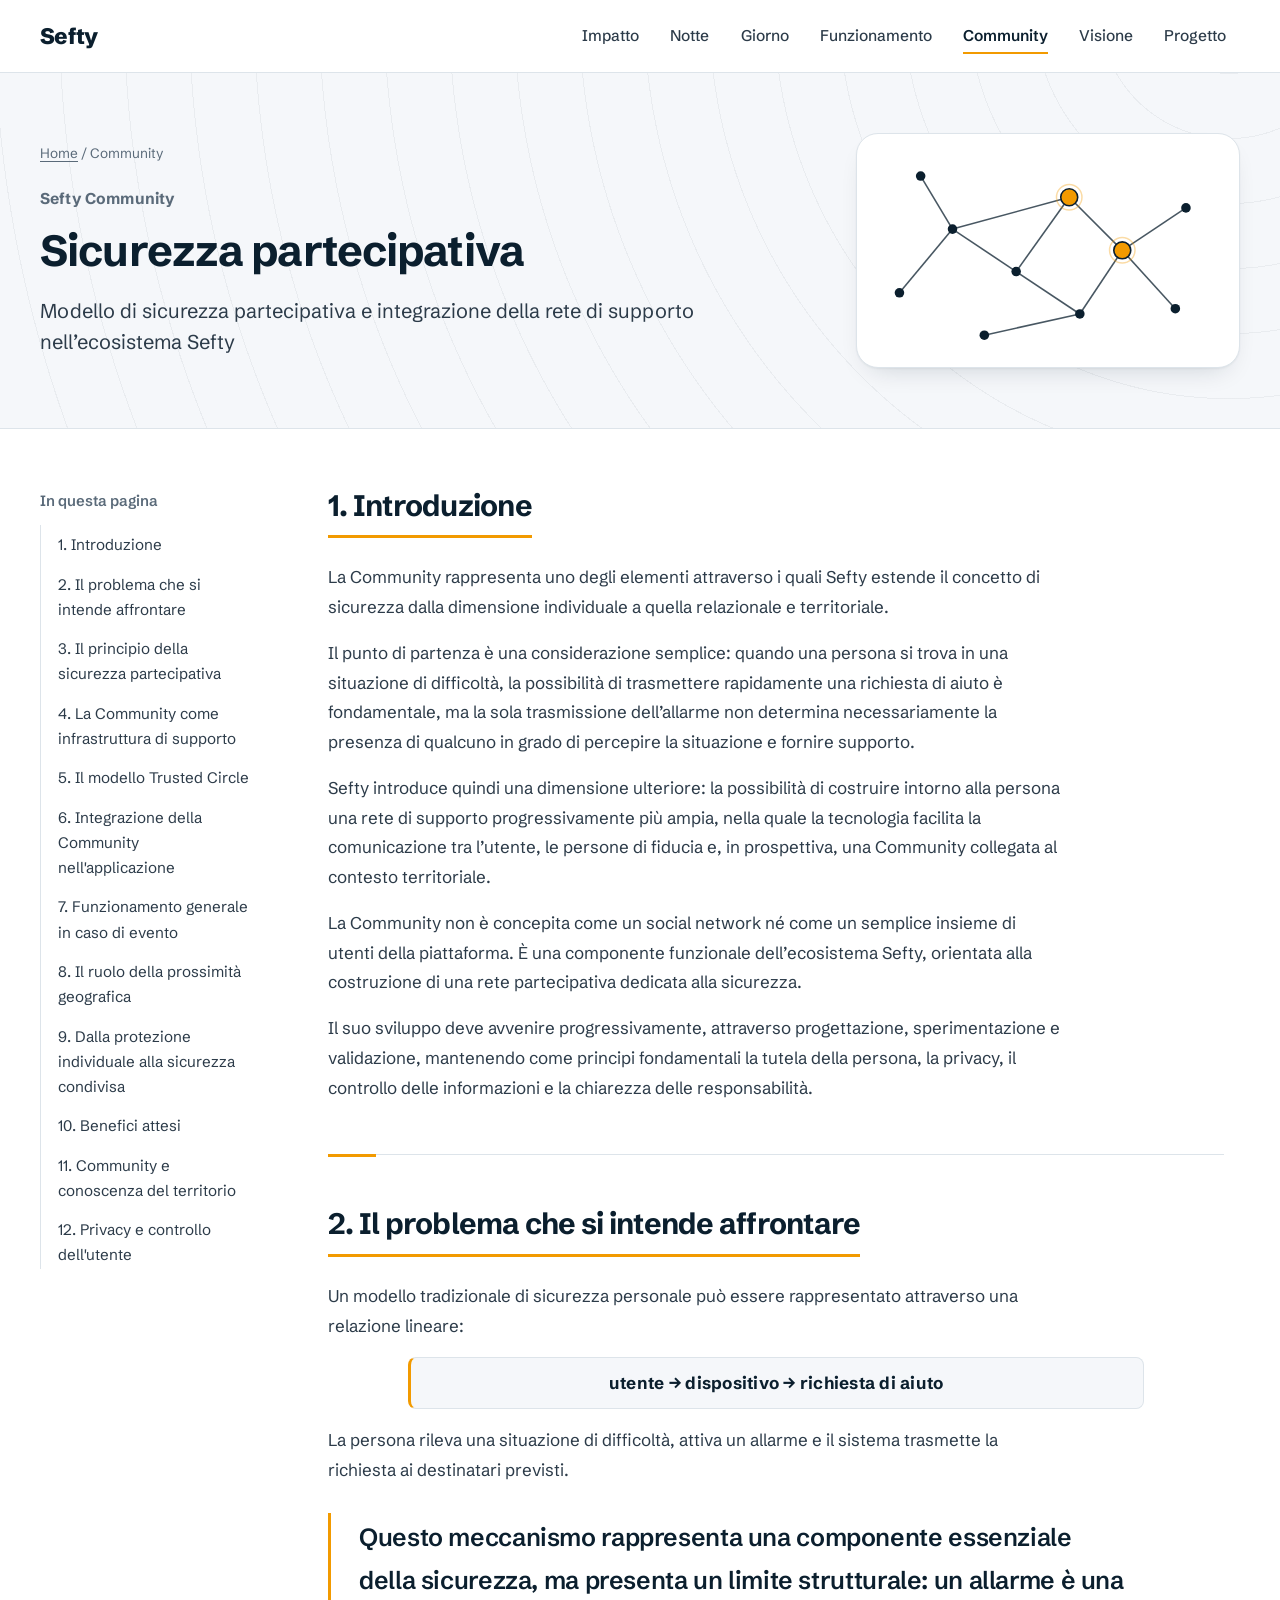
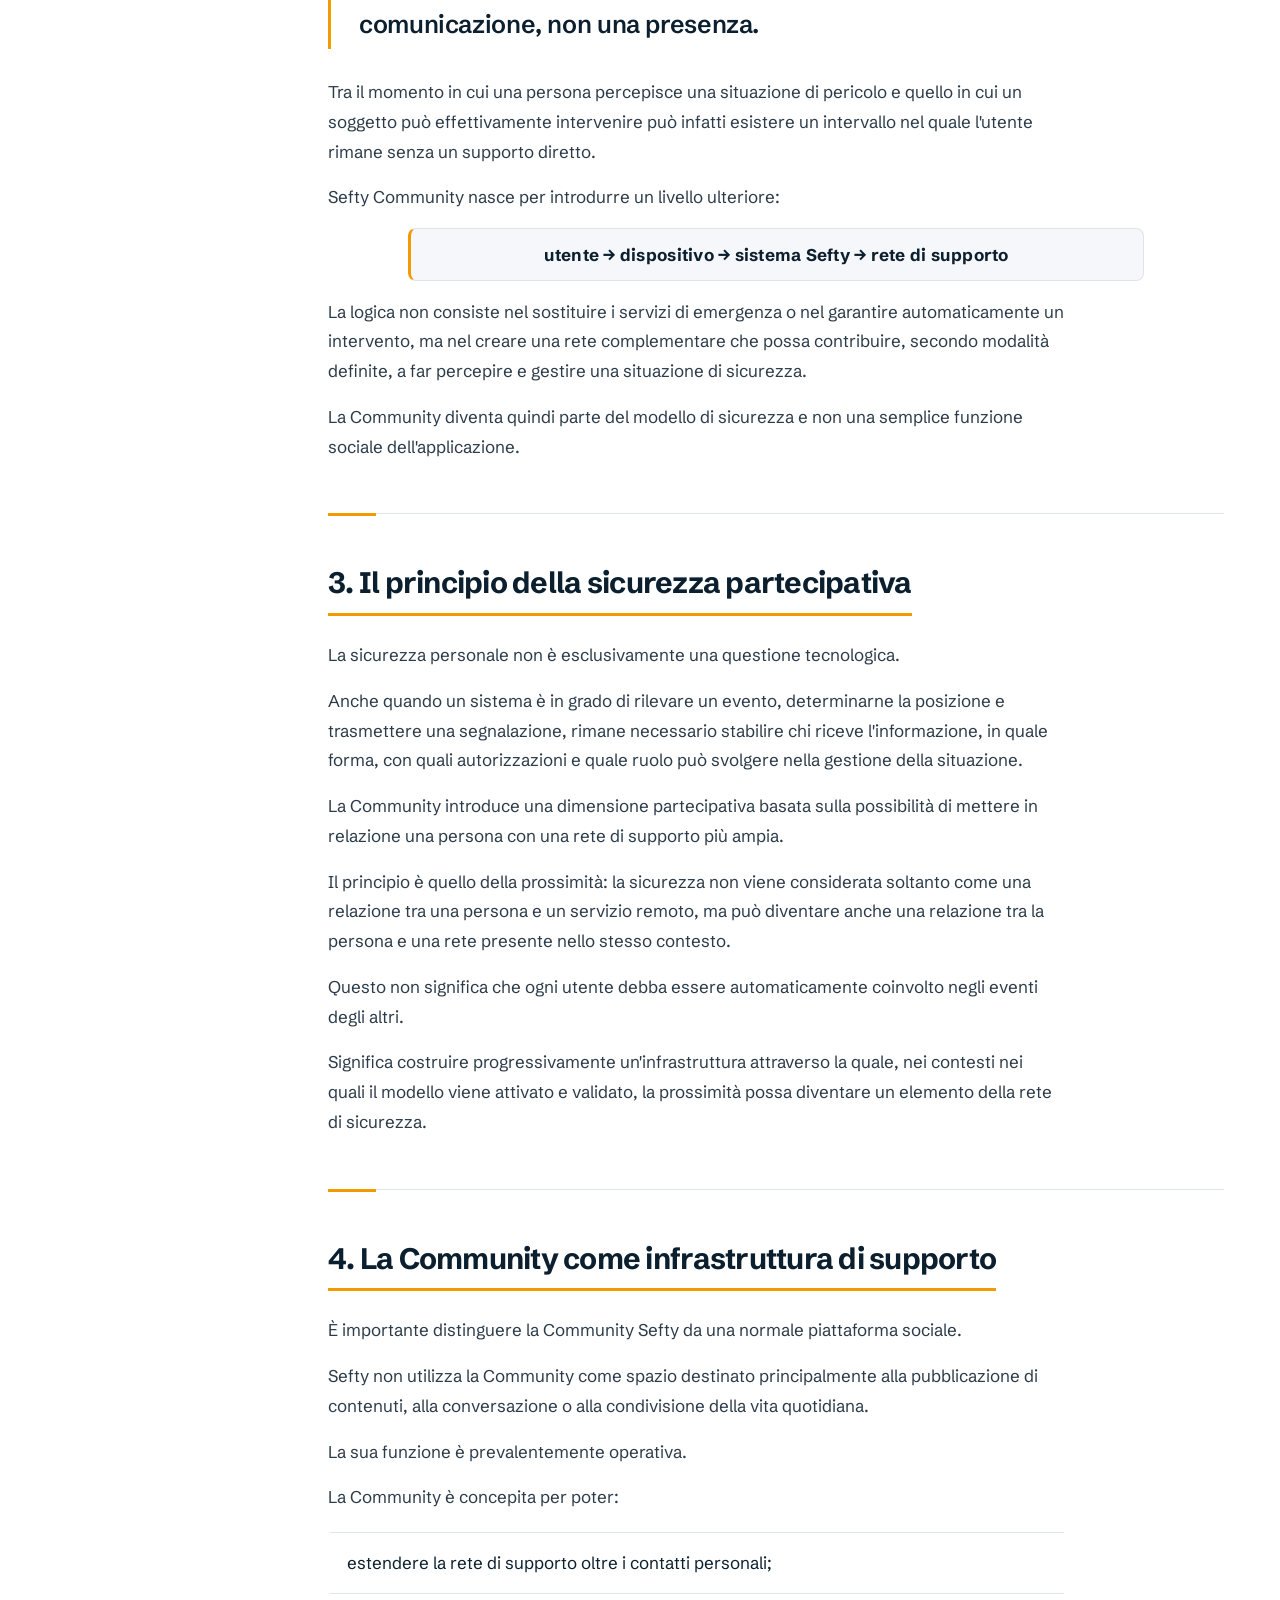
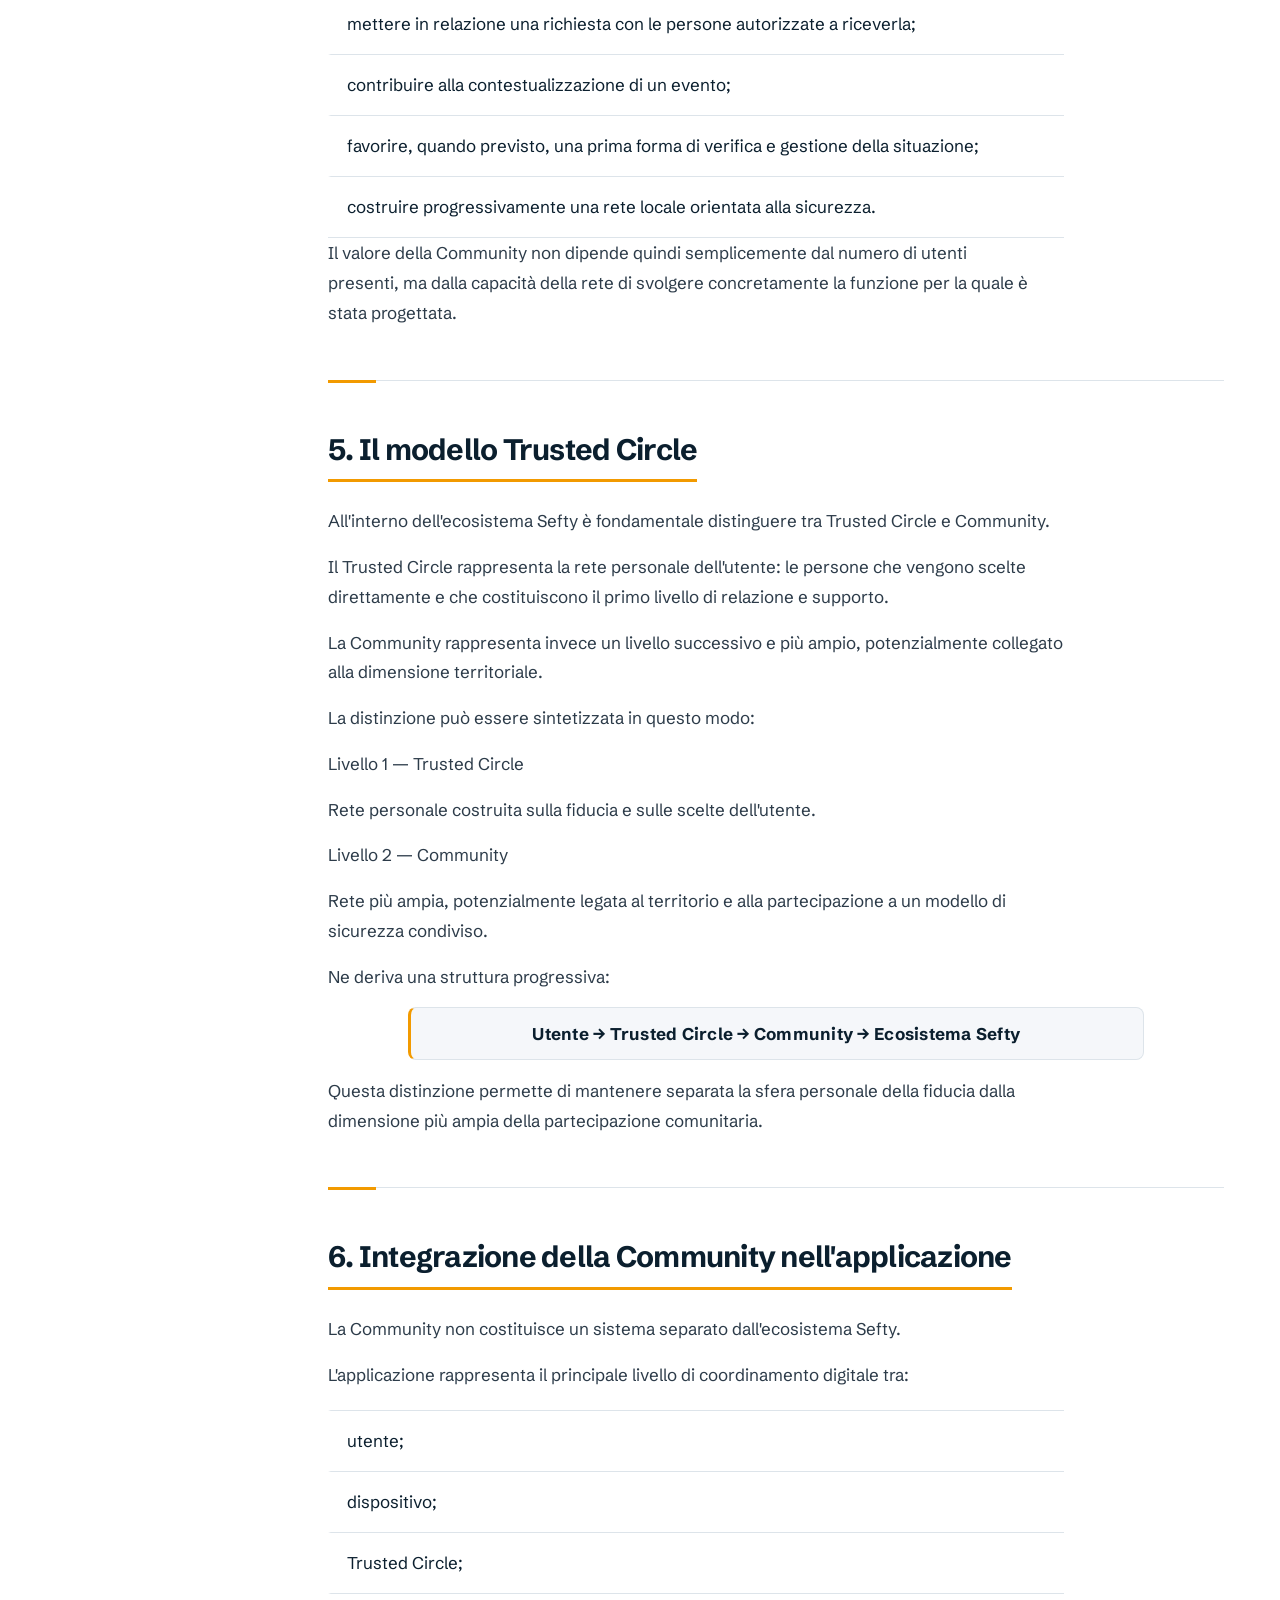
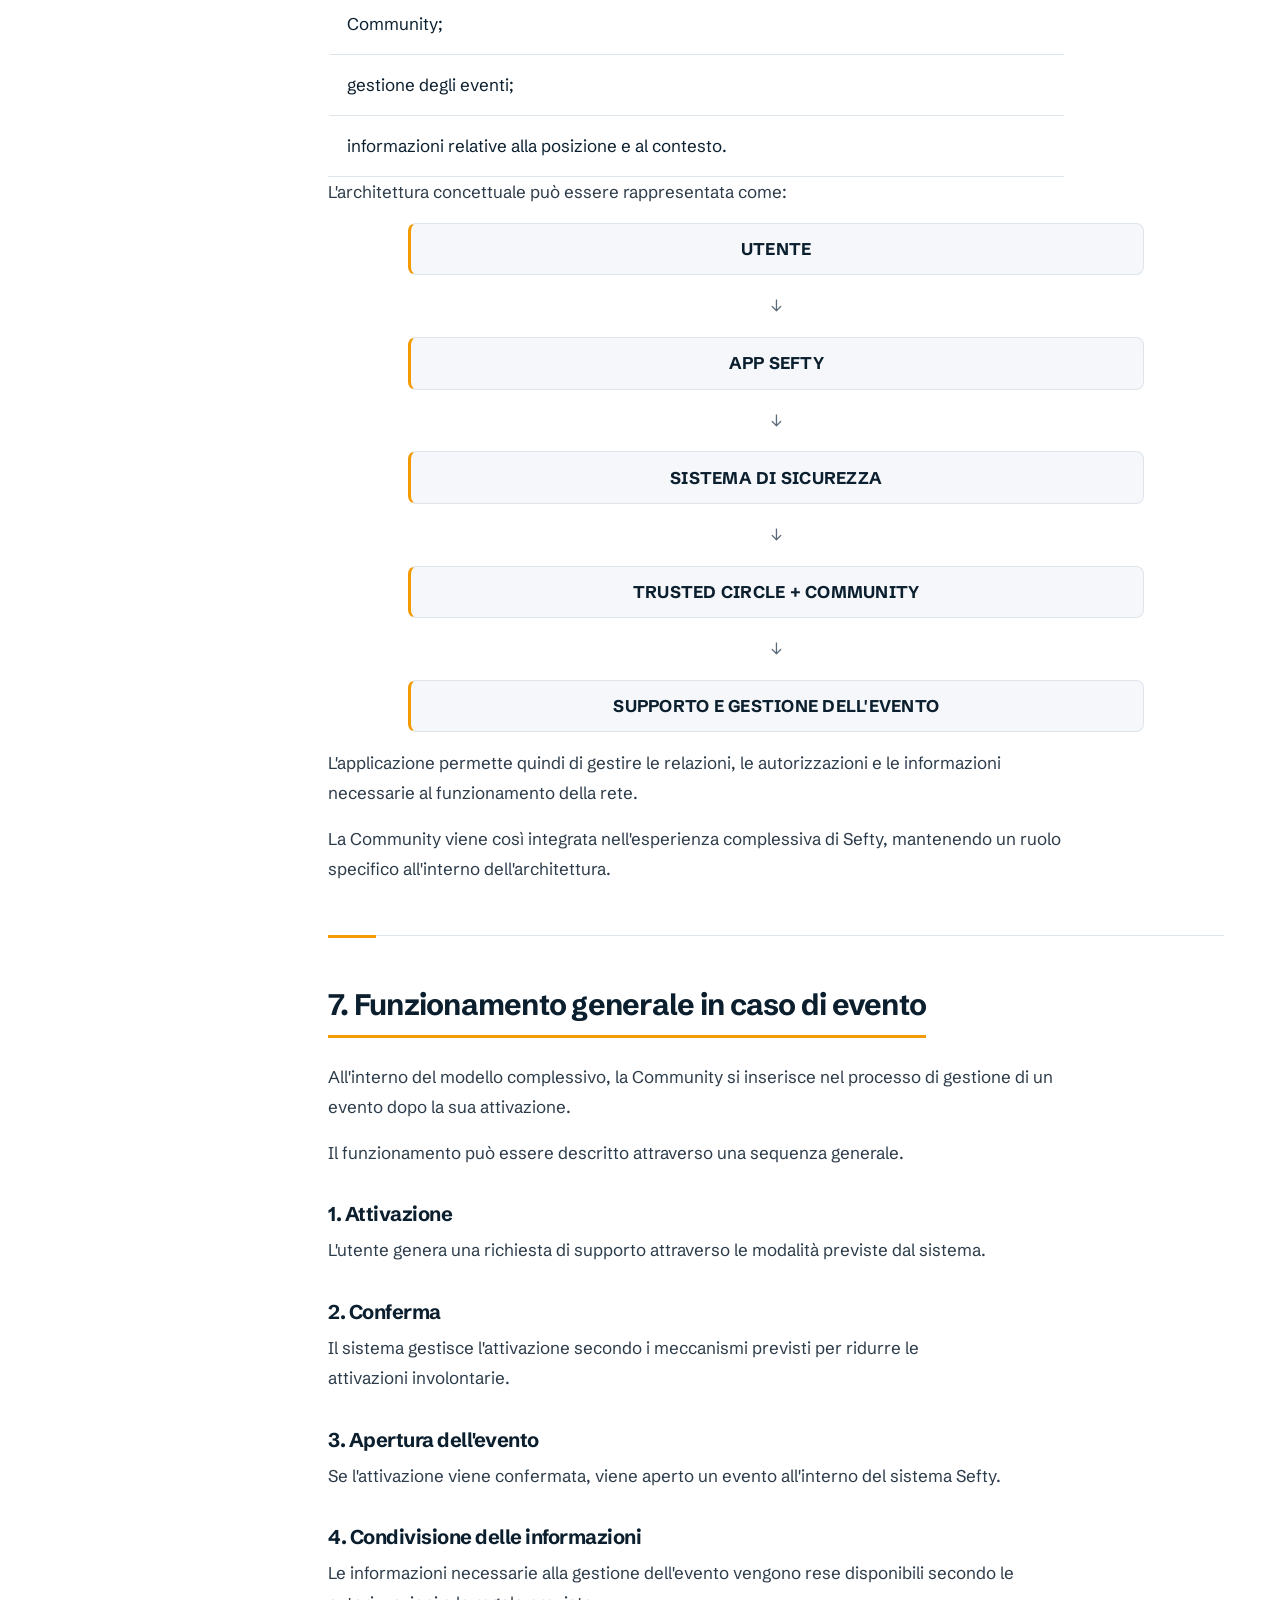
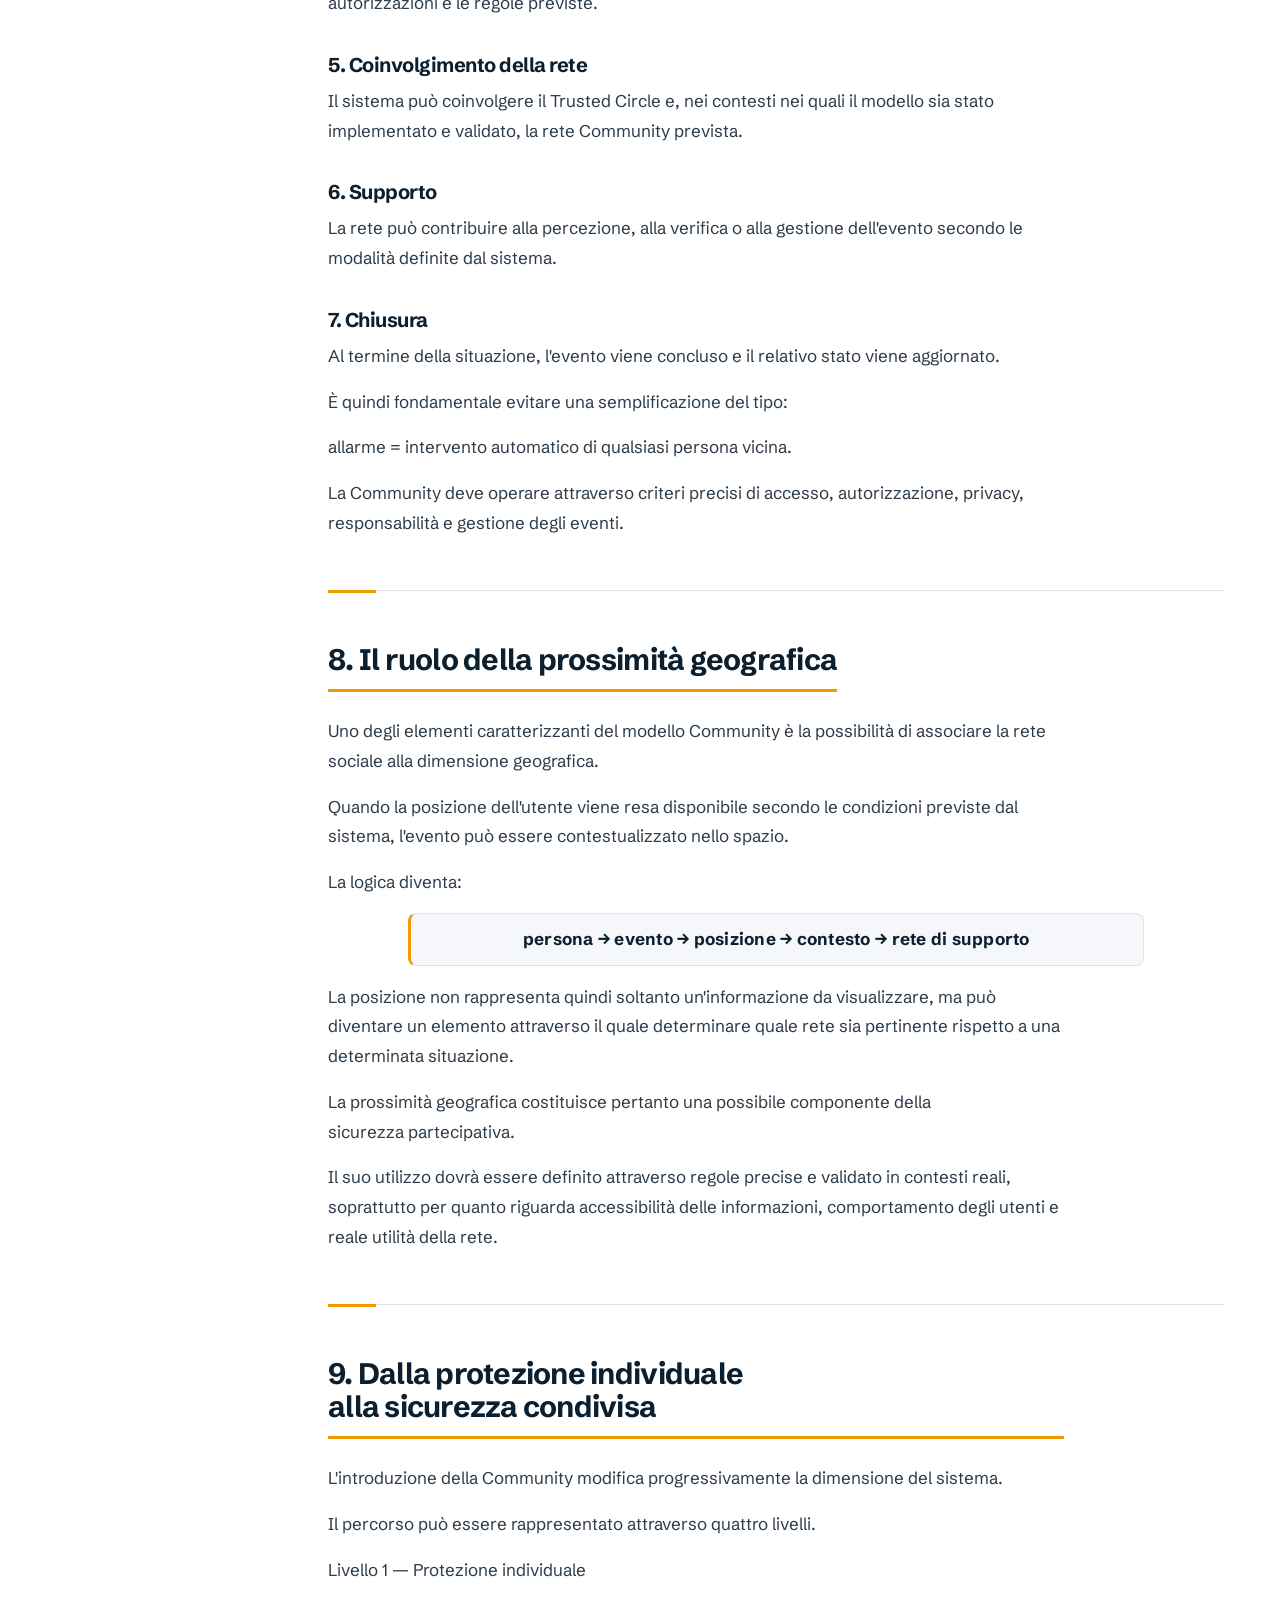
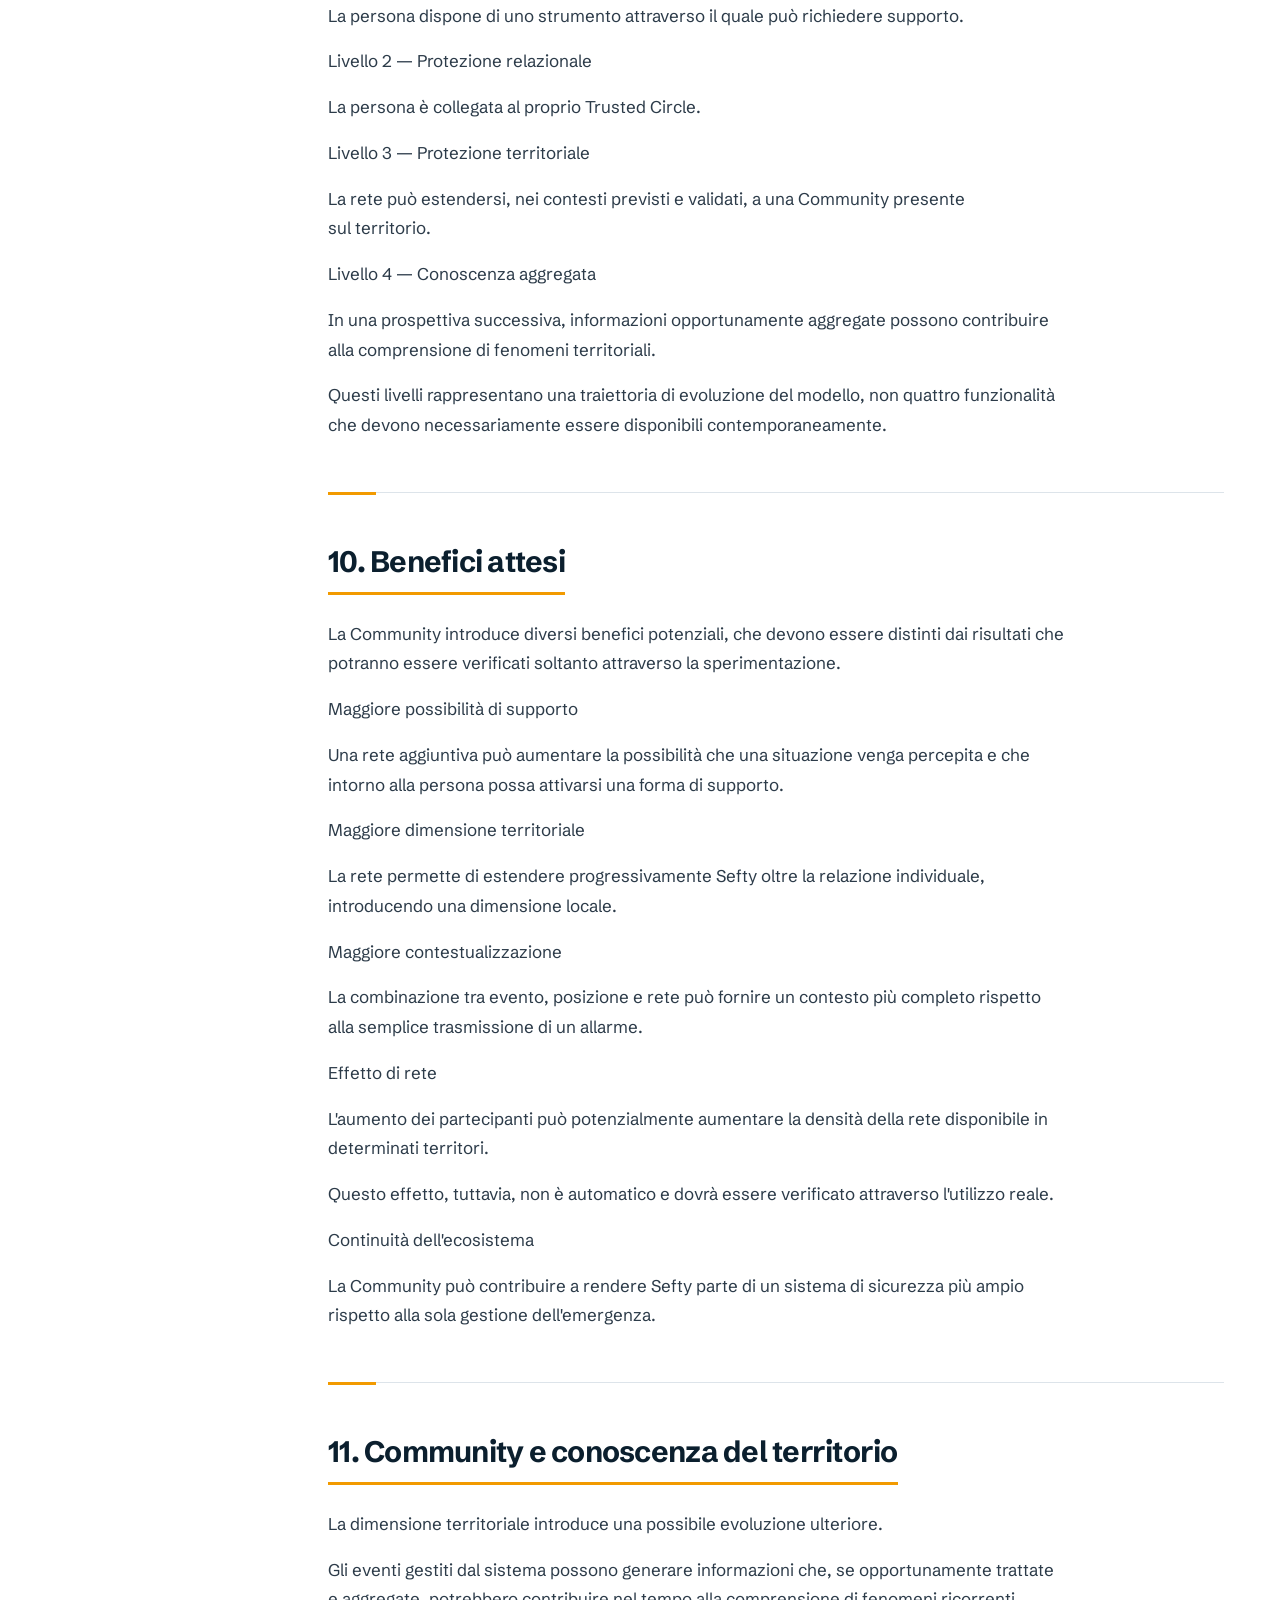
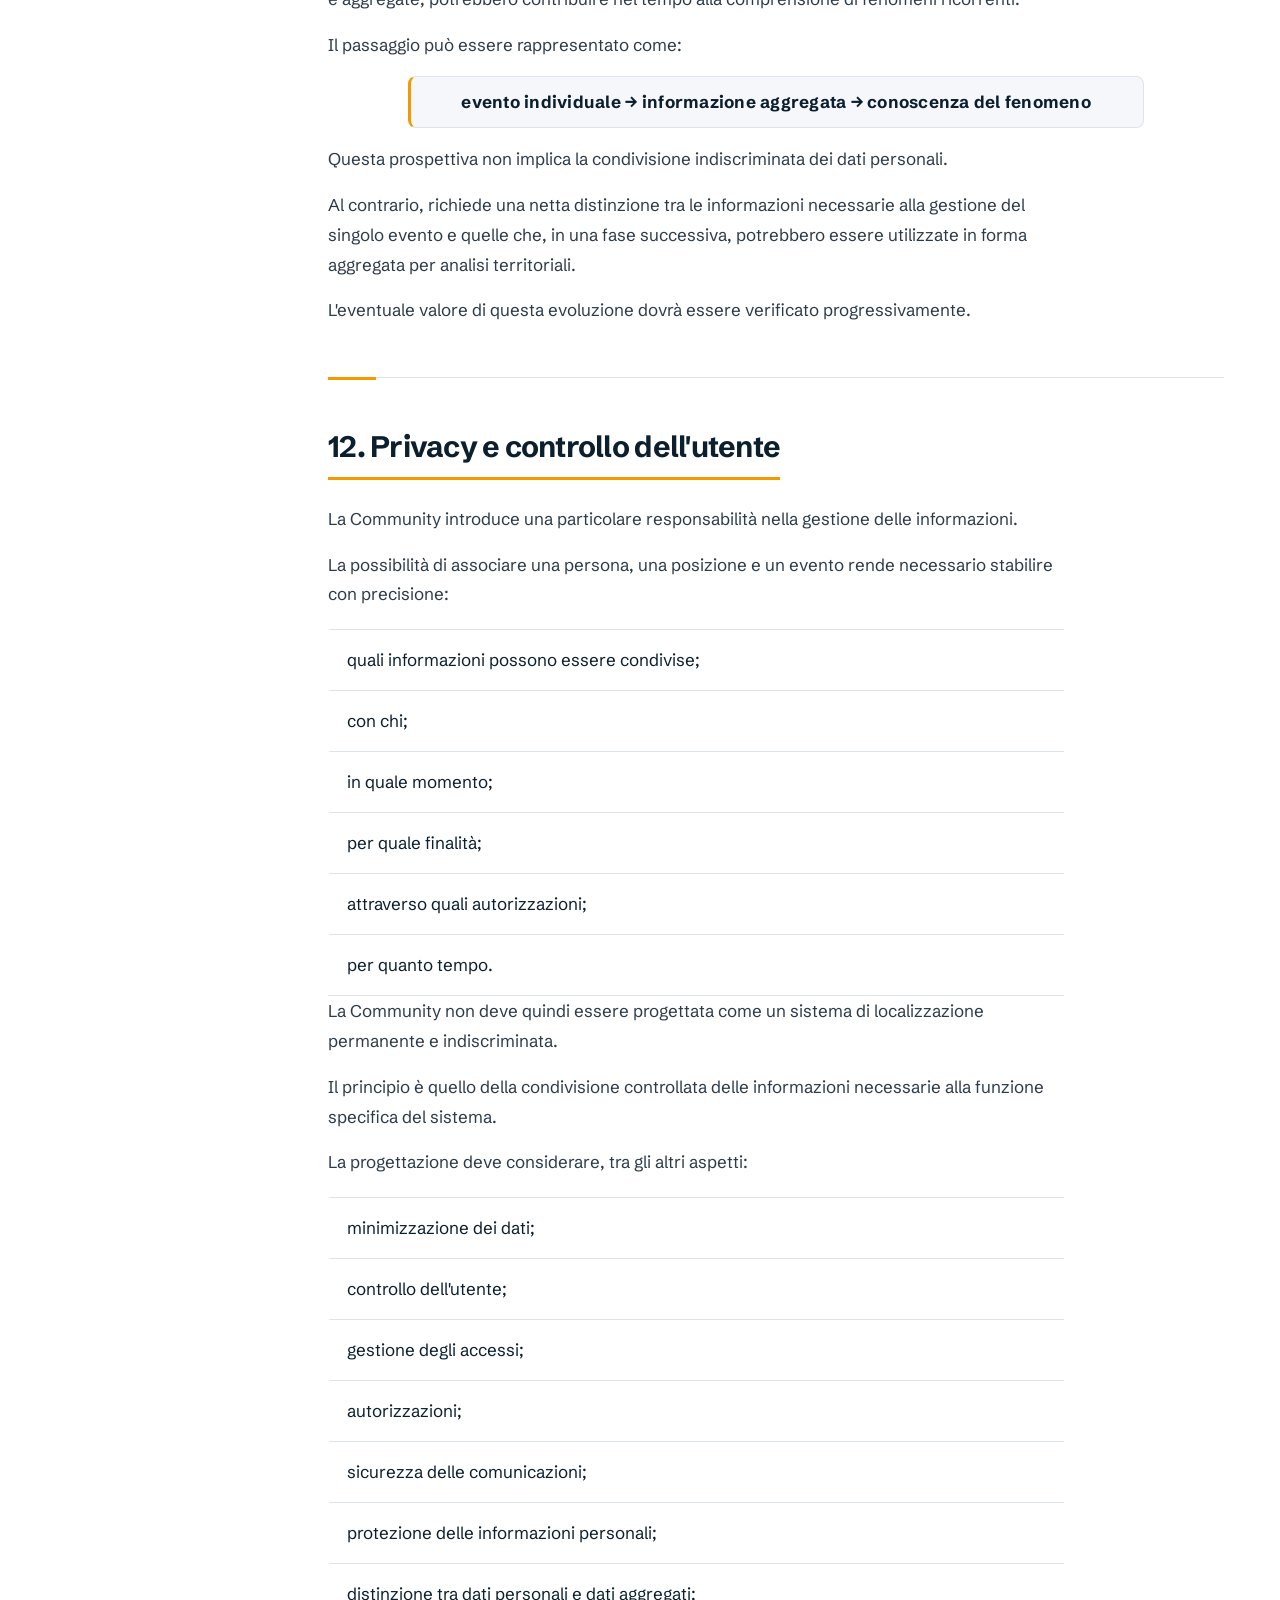
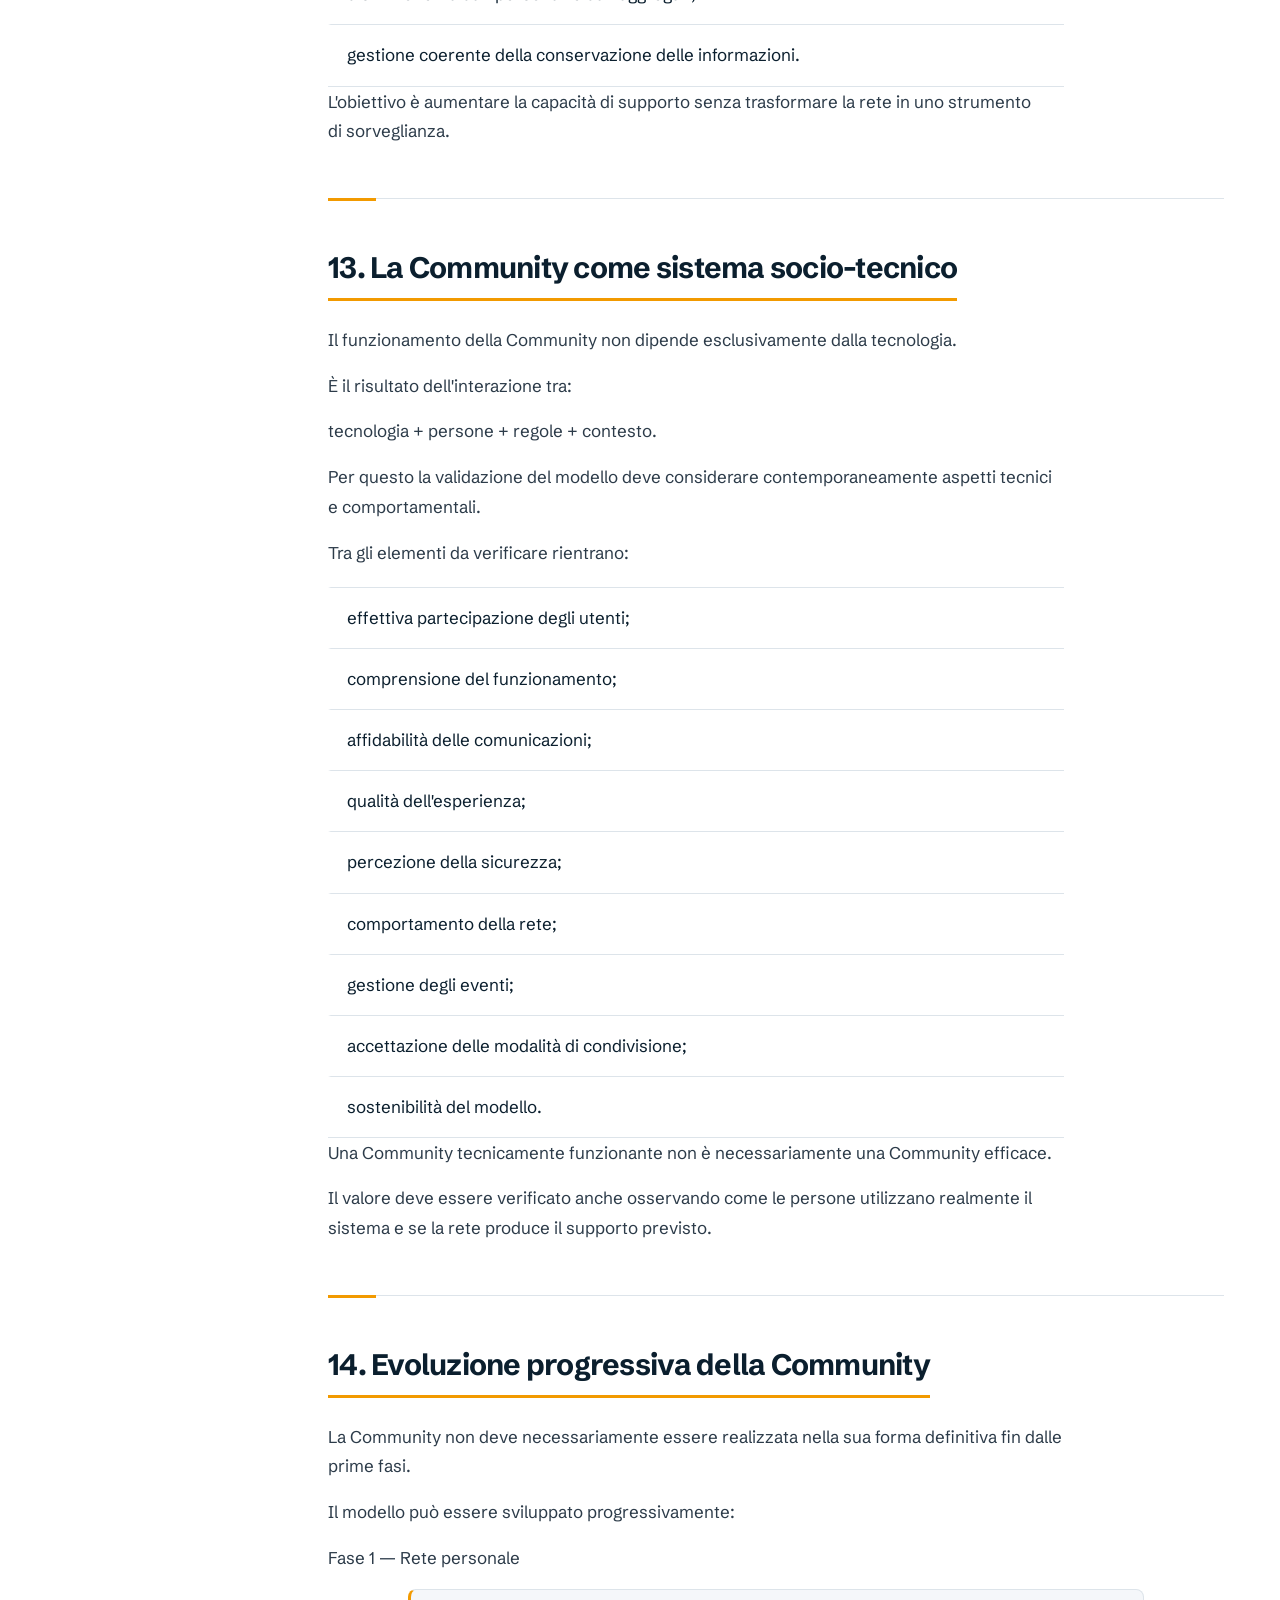
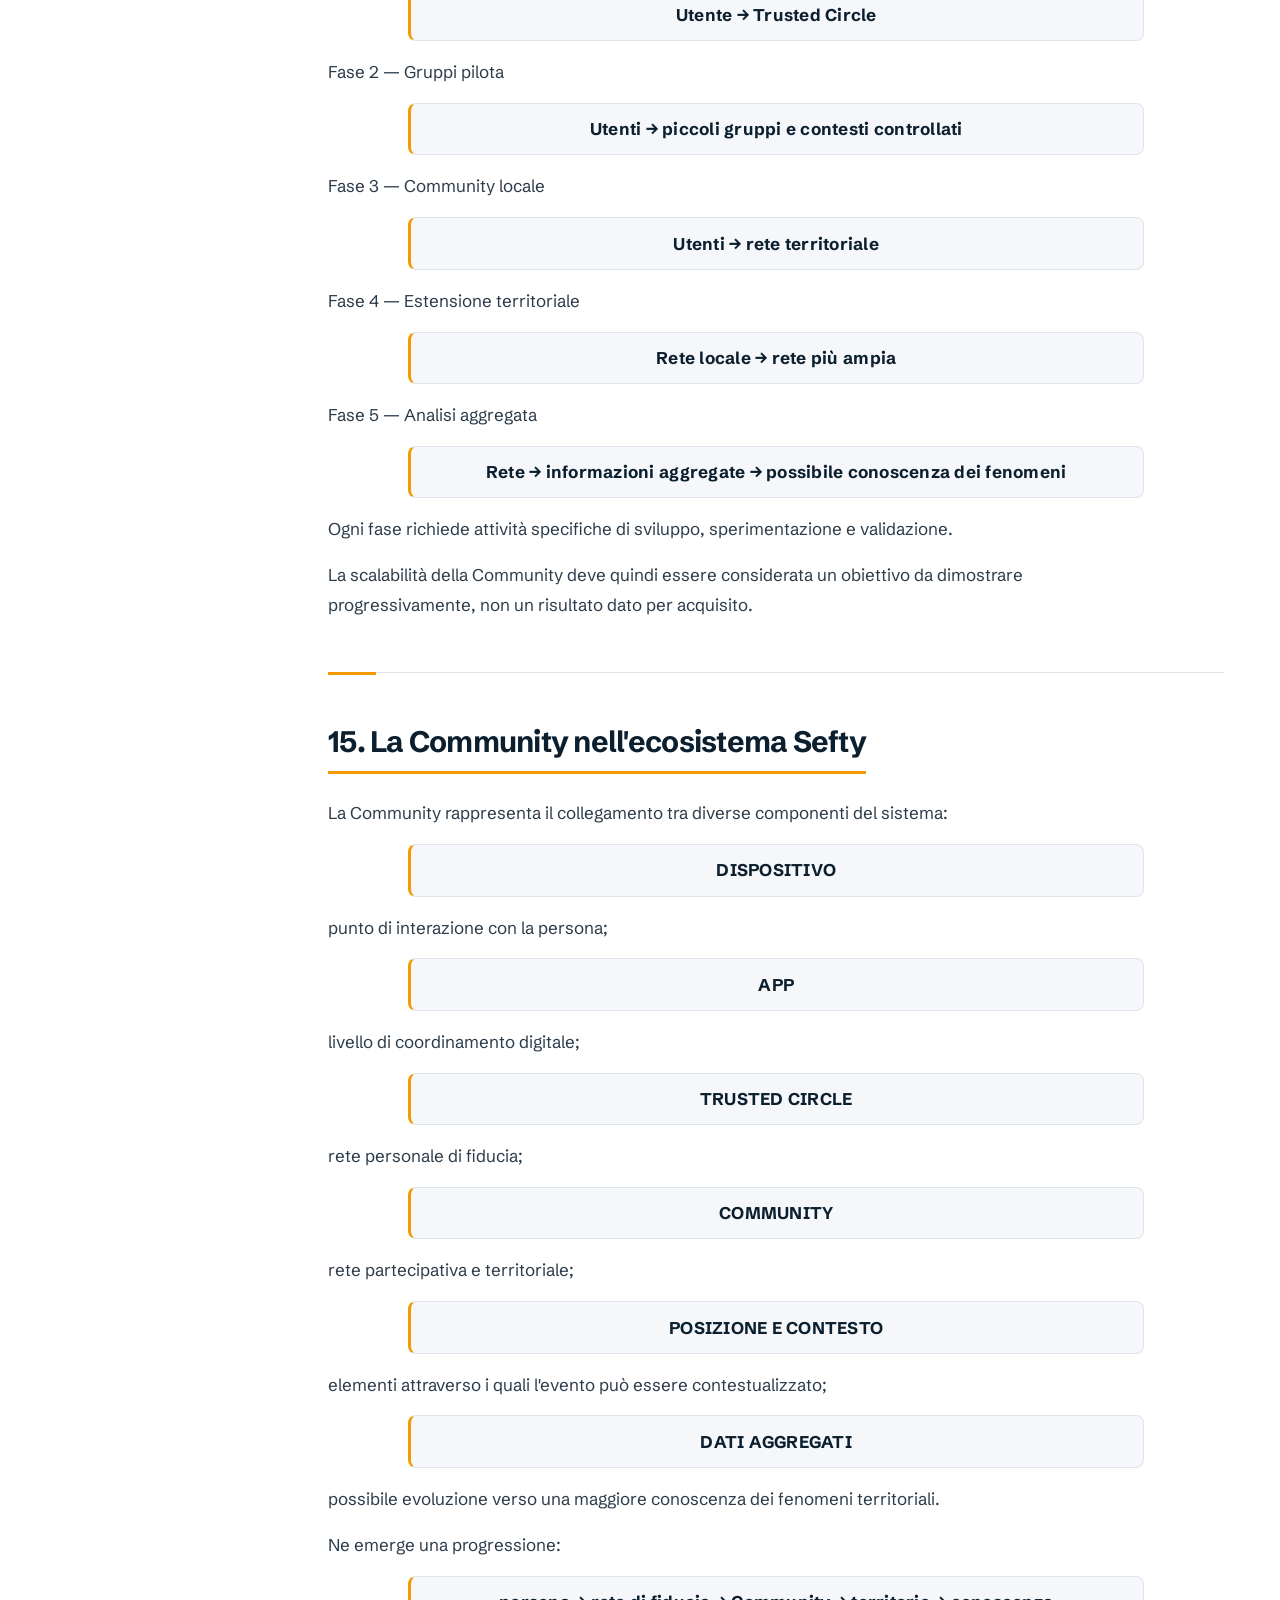
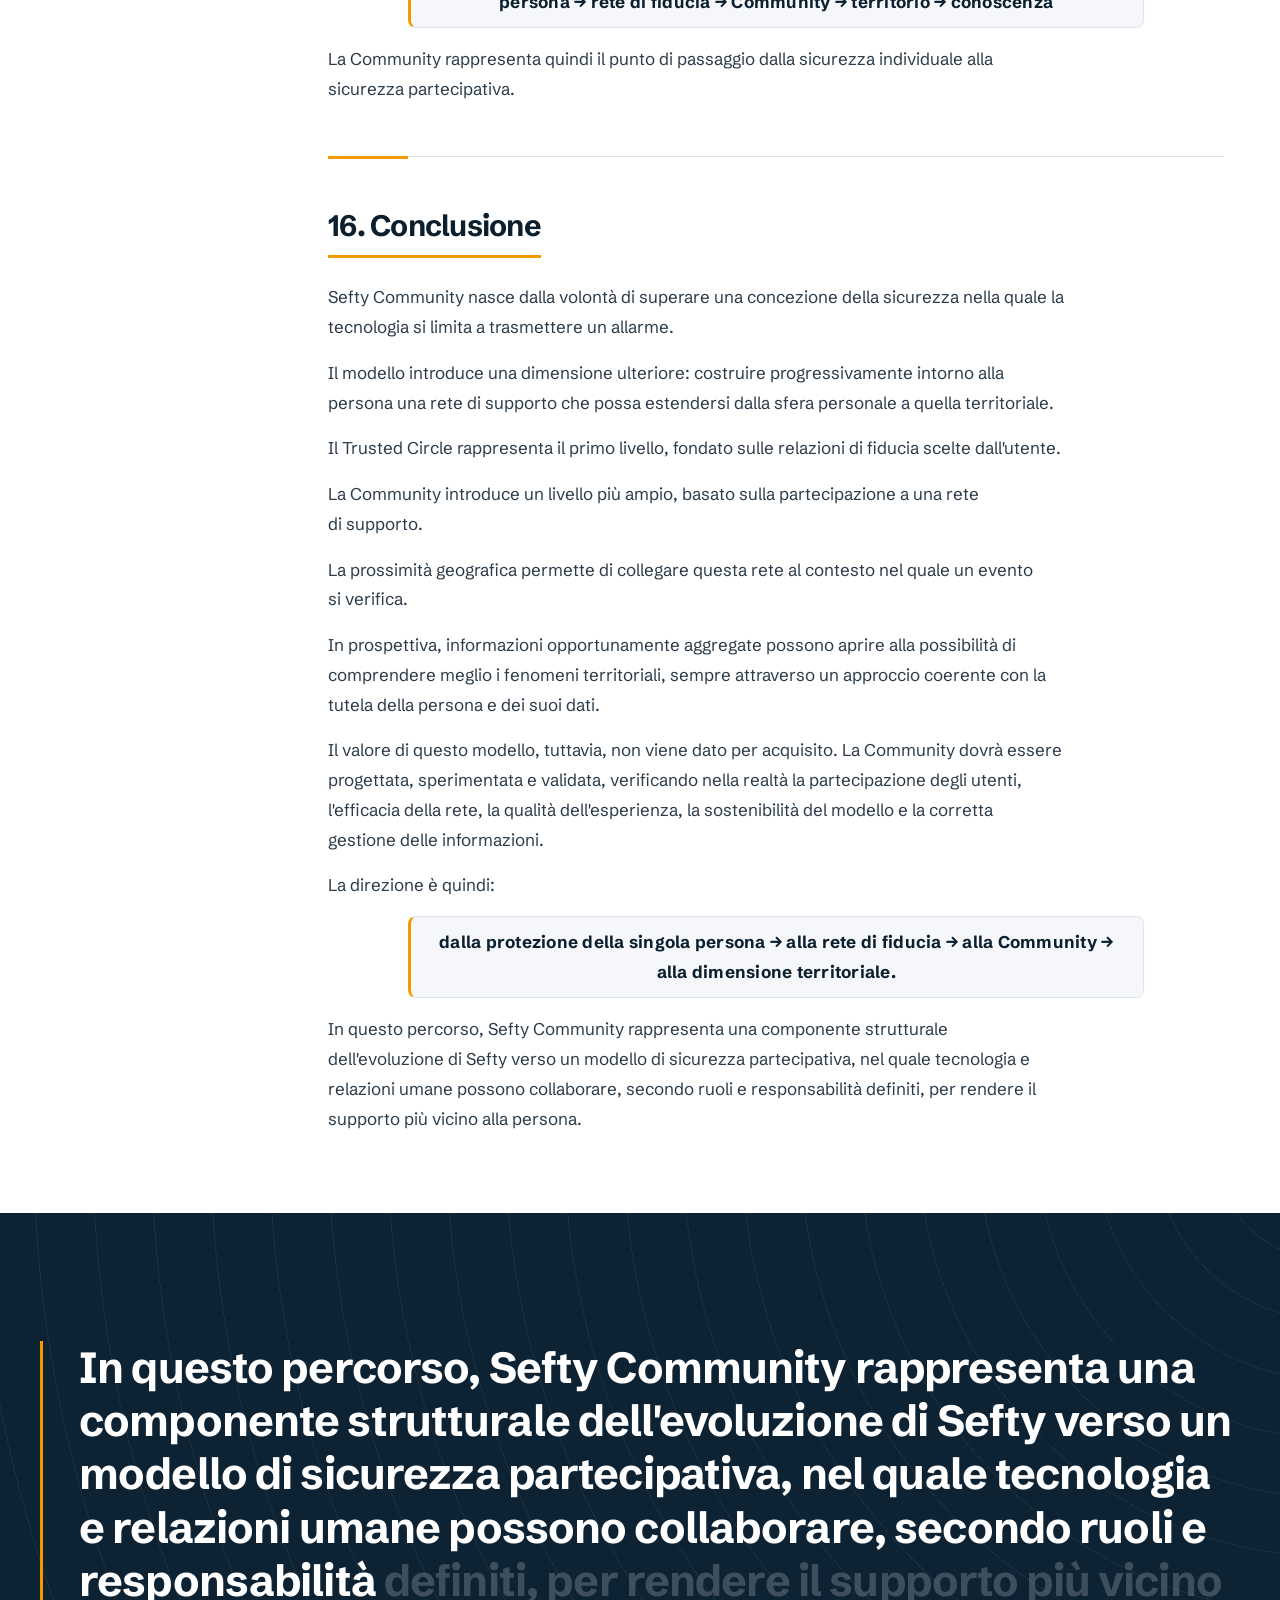
==== commit 598efa15: "rimossi piccoli bug" ====
--- a/community.html
+++ b/community.html
@@ -17,8 +17,8 @@
     <link rel="preconnect" href="https://fonts.googleapis.com">
     <link rel="preconnect" href="https://fonts.gstatic.com" crossorigin>
     <link href="https://fonts.googleapis.com/css2?family=Schibsted+Grotesk:wght@400..800&amp;display=swap" rel="stylesheet">
-    <link rel="stylesheet" href="css/style.css">
-    <script src="javascripts/index.js" defer></script>
+    <link rel="stylesheet" href="css/style.css?v=mobile-2">
+    <script src="javascripts/index.js?v=mobile-2" defer></script>
 
     <title>Sefty Community | Rete di supporto e sicurezza partecipativa</title>
     <meta name="description" content="La Community Sefty collega rete di fiducia, prossimità e partecipazione. Scopri il modello di supporto, i ruoli, la privacy e lo sviluppo previsto.">
--- a/css/style.css
+++ b/css/style.css
@@ -1,18 +1,11 @@
-/* ==========================================================================
-   Safety - foglio di stile
-   Sistema di design: sobrio, preciso, coerente.
-
-   1 Variabili · 2 Base · 3 Header · 4 Pulsanti e icone · 5 Home · 6 Card
-   7 Pagine interne · 8 Contenuti · 9 Funzionamento · 10 Fascia finale
-   11 Footer · 12 Widget · 13 Illustrazioni e animazioni · 14 Responsive
-   15 Accessibilità, stampa
-   ========================================================================== */
-
-/* 1. Variabili ----------------------------------------------------------- */
+
+
+
+ 
 :root {
     color-scheme: light;
 
-    /* Colori */
+     
     --ink: #0b1f2e;
     --text: #2c3b49;
     --muted: #5a6a79;
@@ -31,35 +24,35 @@
     --on-dark-muted: #93a4b3;
     --focus: #0b57d0;
 
-    /* Contesto (illustrazioni e riquadri) */
+     
     --tint: var(--mist-2);
     --accent: var(--signal);
     --art-solid: #ffffff;
     --art-strap: rgba(11, 31, 46, .12);
 
-    /* Raggi: controlli, riquadri, schede, blocchi grandi */
+     
     --radius-sm: 8px;
     --radius-md: 12px;
     --radius: 16px;
     --radius-xl: 22px;
 
-    /* Ombre */
+     
     --shadow-sm: 0 1px 2px rgba(11, 31, 46, .06);
     --shadow-md: 0 1px 2px rgba(11, 31, 46, .05), 0 12px 28px -14px rgba(11, 31, 46, .2);
     --shadow-lg: 0 1px 2px rgba(11, 31, 46, .06), 0 28px 56px -28px rgba(11, 31, 46, .35);
 
-    /* Layout */
+     
     --wrap: 1200px;
     --header-h: 4.5rem;
     --section: clamp(4rem, 8vw, 6.5rem);
 
-    /* Movimento */
+     
     --ease: cubic-bezier(.22, .8, .24, 1);
 
     --font: "Schibsted Grotesk", system-ui, -apple-system, "Segoe UI", Roboto, "Helvetica Neue", Arial, sans-serif;
 }
 
-/* 2. Base ---------------------------------------------------------------- */
+ 
 *,
 *::before,
 *::after { box-sizing: border-box; }
@@ -127,7 +120,7 @@
     border: 0;
 }
 
-/* Tratteggio di cerchi concentrici: il "segnale" che si propaga (motivo del marchio) */
+ 
 .rings-dark::before,
 .rings-light::before {
     content: "";
@@ -142,7 +135,7 @@
     background: repeating-radial-gradient(circle at 96% -18%, transparent 0 64px, rgba(11, 31, 46, .05) 64px 65px);
 }
 
-/* 3. Header -------------------------------------------------------------- */
+ 
 .site-header {
     position: sticky;
     top: 0;
@@ -241,7 +234,7 @@
 .nav-toggle[aria-expanded="true"] .icon-open { opacity: 0; transform: rotate(90deg) scale(.5); }
 .nav-toggle[aria-expanded="true"] .icon-close { opacity: 1; transform: none; }
 
-/* 4. Pulsanti e icone ---------------------------------------------------- */
+ 
 .icon {
     width: 1.5rem;
     height: 1.5rem;
@@ -277,7 +270,7 @@
 .btn-line { background: var(--paper); border-color: var(--line-strong); color: var(--ink); }
 .btn-line:hover { border-color: var(--ink); }
 
-/* 5. Home ---------------------------------------------------------------- */
+ 
 .intro {
     position: relative;
     overflow: hidden;
@@ -323,7 +316,7 @@
 .intro-lead { margin-top: 1.5rem; max-width: 48ch; font-size: 1.25rem; line-height: 1.55; }
 .intro-actions { display: flex; flex-wrap: wrap; gap: .75rem; margin-top: 2.25rem; }
 
-/* Immagine del prodotto: cornice sottile, anelli di segnale dietro */
+ 
 .product { position: relative; isolation: isolate; }
 .product-frame {
     padding: .6rem;
@@ -361,7 +354,7 @@
 .flow-caption { max-width: 40rem; margin: 0 auto 1.5rem; color: var(--muted); text-align: center; }
 .flow-diagram { display: flex; flex-direction: column; align-items: center; }
 
-/* Blocco download */
+ 
 .download {
     position: relative;
     display: flex;
@@ -377,7 +370,7 @@
 .download h2 { color: #ffffff; font-size: clamp(1.6rem, 3vw, 2rem); }
 .download p { margin-top: .5rem; color: var(--on-dark); }
 
-/* 6. Card ---------------------------------------------------------------- */
+ 
 .cards { display: grid; grid-template-columns: repeat(4, minmax(0, 1fr)); gap: 1.25rem; }
 .cards-5 { grid-template-columns: repeat(6, minmax(0, 1fr)); }
 .cards-5 > .card:nth-child(-n+3) { grid-column: span 2; }
@@ -453,7 +446,7 @@
     transform: translateX(4px);
 }
 
-/* Scheda in evidenza (Funzionamento): a tutta larghezza, scura */
+ 
 .card-primary {
     display: grid;
     grid-template-columns: minmax(0, 1.1fr) minmax(0, 1fr);
@@ -494,7 +487,7 @@
 }
 .subtiles a:hover { background: rgba(242, 154, 0, .14); border-color: var(--signal); }
 
-/* Tessere di navigazione tra gli argomenti */
+ 
 .tile {
     position: relative;
     display: flex;
@@ -530,7 +523,7 @@
 .tile-arrow .icon { width: 1.1rem; height: 1.1rem; transition: transform .3s var(--ease); }
 .tile:hover .tile-arrow .icon { transform: translateX(2px); }
 
-/* 7. Pagine interne ------------------------------------------------------ */
+ 
 .page-head {
     position: relative;
     overflow: hidden;
@@ -606,7 +599,7 @@
 .toc a:hover { color: var(--ink); padding-left: 1.25rem; }
 .toc a[aria-current="true"] { color: var(--ink); font-weight: 600; }
 
-/* 8. Contenuti ----------------------------------------------------------- */
+ 
 .prose { max-width: 56rem; }
 .prose > section { scroll-margin-top: calc(var(--header-h) + 1.5rem); }
 .prose > section + section {
@@ -644,7 +637,7 @@
 .prose .callout + p { margin-top: 1.75rem; }
 .prose strong { color: var(--ink); font-weight: 600; }
 
-/* Citazione: filetto arancione a sinistra */
+ 
 .callout {
     max-width: 50rem;
     padding: .2rem 0 .2rem 1.75rem;
@@ -675,7 +668,7 @@
     color: var(--signal-strong);
 }
 
-/* Diagrammi verticali estratti dai documenti (nodo / freccia / nodo ...) */
+ 
 .flow-label {
     max-width: 30rem;
     margin: .6rem auto 0;
@@ -699,7 +692,7 @@
 .prose > section > .flow-label,
 .prose > section > .flow-arrow { max-width: 30rem; }
 
-/* Riferimento a un file citato nel testo sorgente */
+ 
 .doc-ref {
     display: inline-block;
     margin-left: .45rem;
@@ -727,7 +720,7 @@
 .pair h2 { margin-bottom: .6rem; font-size: 1.25rem; }
 .pair p { font-size: 1rem; }
 
-/* Dati */
+ 
 .stats { margin-top: 1.5rem; border-bottom: 1px solid var(--line); }
 .stat {
     display: grid;
@@ -791,7 +784,7 @@
 .related { padding: 3.5rem 0 4rem; }
 .related-grid { display: grid; grid-template-columns: repeat(4, minmax(0, 1fr)); gap: 1rem; list-style: none; }
 
-/* 9. Funzionamento ------------------------------------------------------- */
+ 
 .tabs-bar { padding: 2.75rem 0 0; }
 .tablist { display: none; }
 .js .tablist {
@@ -860,7 +853,7 @@
 .process-notes { display: grid; gap: 1.25rem; }
 .process-grid + .widget { margin-top: 3rem; }
 
-/* Note: riquadri con filetto arancione */
+ 
 .process .callout {
     max-width: none;
     margin: 0;
@@ -910,7 +903,7 @@
 .steps li.is-past::before { background: #ffe6b8; border-color: var(--signal); }
 .steps li.is-past:not(:last-child)::after { background: repeating-linear-gradient(180deg, var(--signal) 0 5px, transparent 5px 10px); }
 
-/* 10. Fascia finale ------------------------------------------------------ */
+ 
 .statement {
     position: relative;
     overflow: hidden;
@@ -936,7 +929,7 @@
 }
 .statement-text .sw { opacity: var(--o, 1); transition: opacity .3s linear; }
 
-/* 11. Footer ------------------------------------------------------------- */
+ 
 .site-footer { position: relative; background: var(--navy-900); color: var(--on-dark); }
 .site-footer::before {
     content: "";
@@ -976,7 +969,7 @@
 .social svg { width: 1.1rem; height: 1.1rem; fill: currentColor; }
 .legal { padding: 1.25rem 0 1.75rem; border-top: 1px solid rgba(255, 255, 255, .1); font-size: .93rem; color: var(--on-dark-muted); }
 
-/* 12. Widget interattivi ------------------------------------------------- */
+ 
 .widget {
     margin-top: 2rem;
     padding: 1.5rem;
@@ -1013,7 +1006,7 @@
 .btn-sm-line { background: var(--paper); border-color: var(--line-strong); color: var(--ink); }
 .btn-sm-line:hover { background: var(--paper); border-color: var(--ink); }
 
-/* Slider */
+ 
 input[type="range"] {
     --fill: 0%;
     -webkit-appearance: none;
@@ -1053,7 +1046,7 @@
 }
 input[type="range"]:focus-visible { outline: 3px solid var(--focus); outline-offset: 4px; border-radius: 999px; }
 
-/* Visione: punti di luce */
+ 
 .lights-stage {
     position: relative;
     height: 16rem;
@@ -1093,7 +1086,7 @@
 .l-dot.l-hot { fill: var(--signal); }
 .l-halo { fill: var(--signal); opacity: .25; transform-box: fill-box; transform-origin: center; animation: halo 2.6s ease-in-out infinite; }
 
-/* Progetto: schema della rete */
+ 
 .eco-stage { border: 1px solid var(--line); border-radius: var(--radius-md); background: var(--mist); }
 .eco-svg { display: block; width: 100%; height: auto; }
 .eco-link { fill: none; stroke: var(--line-strong); stroke-width: 2; stroke-dasharray: 5 7; animation: dash-flow 1.2s linear infinite; transition: stroke .25s ease, stroke-width .25s ease; }
@@ -1120,7 +1113,7 @@
 .eco-desc { margin-top: .9rem; min-height: 3.3rem; }
 .eco-desc strong { color: var(--ink); }
 
-/* Community: la rete cresce */
+ 
 .grow-stage { overflow: hidden; border: 1px solid var(--line); border-radius: var(--radius-md); background: var(--mist); }
 .grow-stage > svg { display: block; width: 100%; height: auto; }
 .mem {
@@ -1153,7 +1146,7 @@
 .grow-meter { display: grid; gap: .45rem; font-size: .93rem; }
 .grow-meter .meter i { transition: transform .45s var(--ease); }
 
-/* Funzionamento (notte): pulsante da tenere premuto */
+ 
 .night-stage { display: grid; grid-template-columns: auto minmax(12rem, 1fr) minmax(0, 19rem); gap: 1.5rem 2.5rem; align-items: center; }
 .night-btn { order: 1; }
 .night-log { order: 2; }
@@ -1208,7 +1201,7 @@
 .night-log li.done { color: var(--ink); font-weight: 600; }
 .night-log li.done::before { background: var(--signal); border-color: var(--signal); box-shadow: 0 0 0 4px rgba(242, 154, 0, .2); }
 
-/* Funzionamento (giorno): raggio di sicurezza */
+ 
 .day-stage { position: relative; overflow: hidden; border: 1px solid var(--line); border-radius: var(--radius-md); background: var(--mist); }
 .day-stage > svg { display: block; width: 100%; height: auto; }
 .day-zone { fill: rgba(242, 154, 0, .08); stroke: var(--signal); stroke-width: 1.5; stroke-dasharray: 7 7; }
@@ -1240,21 +1233,21 @@
 .day-controls { display: grid; gap: .5rem; margin-top: 1.1rem; }
 .day-controls label { font-weight: 600; color: var(--ink); }
 
-/* 13. Illustrazioni e animazioni ----------------------------------------- */
+ 
 .art-svg * { transform-box: fill-box; transform-origin: center; }
 .rip { opacity: .35; vector-effect: non-scaling-stroke; }
 .draw { stroke-dasharray: 1; stroke-dashoffset: 0; }
 .flow-line { stroke-dasharray: 5 7; }
 .bar { transform-origin: 50% 100%; }
 
-/* Nelle schede le illustrazioni si animano all'hover (o quando sono visibili su mobile) */
+ 
 :is(.card, .page-art):is(:hover, :focus-within, .is-active) .rip { animation: ripple 1.9s ease-out var(--delay, 0s) 2; }
 :is(.card, .page-art):is(:hover, :focus-within, .is-active) .pop { animation: pop .7s ease calc(var(--i, 0) * 70ms) both; }
 :is(.card, .page-art):is(:hover, :focus-within, .is-active) .draw { animation: draw .9s ease var(--delay, 0s) both; }
 :is(.card, .page-art):is(:hover, :focus-within, .is-active) .flow-line { animation: dash-flow .7s linear infinite; }
 :is(.card, .page-art):is(:hover, :focus-within, .is-active) .bar { animation: grow .7s var(--ease) calc(var(--i, 0) * 60ms) both; }
 
-/* Nelle testate le illustrazioni sono sempre in movimento, in modo discreto */
+ 
 .page-art { transform: translateY(var(--py, 0px)); animation: art-in 1s var(--ease) .3s backwards; }
 .page-art .rip { animation: ripple 3.4s ease-out var(--delay, 0s) 2; }
 .page-art .flow-line { animation: dash-flow .9s linear infinite; }
@@ -1262,12 +1255,12 @@
 .page-art .bar { animation: grow 1s var(--ease) calc(var(--i, 0) * 80ms + 300ms) both; }
 .page-art .pop { animation: pop-soft 3.6s ease-in-out calc(var(--i, 0) * 260ms) 1; }
 
-/* Titoli: le parole salgono una dopo l'altra */
+ 
 .hw { display: inline-block; overflow: hidden; vertical-align: top; padding: .06em 0 .16em; margin: -.06em 0 -.16em; }
 .hw > span { display: inline-block; animation: word-in .9s var(--ease) calc(var(--w, 0) * 80ms + 120ms) backwards; }
 .page-head .lead { animation: fade-up .9s var(--ease) .5s backwards; }
 
-/* Comparsa una tantum di card e contenuti */
+ 
 .js .reveal-card { opacity: 0; }
 .js .reveal-card.is-in { opacity: 1; animation: card-in .6s var(--ease) calc(var(--i, 0) * 70ms) backwards; }
 .js .reveal { opacity: 0; }
@@ -1319,12 +1312,12 @@
     80% { transform: translateX(3px) rotate(1deg); }
 }
 
-/* Dissolvenza tra una pagina e l'altra (browser che la supportano) */
+ 
 @media (prefers-reduced-motion: no-preference) {
     @view-transition { navigation: auto; }
 }
 
-/* 14. Responsive --------------------------------------------------------- */
+ 
 @media (max-width: 1099px) {
     .cards { grid-template-columns: repeat(2, minmax(0, 1fr)); }
     .cards-5 { grid-template-columns: repeat(2, minmax(0, 1fr)); }
@@ -1347,7 +1340,7 @@
 @media (max-width: 899px) {
     .header-inner { flex-wrap: wrap; gap: .5rem 1rem; }
 
-    /* Menu a tendina: si apre dall'alto, le voci entrano in sequenza. Chiuso non è focalizzabile. */
+     
     .js .nav-toggle { display: inline-flex; }
     .js .nav {
         position: absolute;
@@ -1427,7 +1420,7 @@
     .subtiles a { width: 100%; }
 }
 
-/* 15. Accessibilità e stampa --------------------------------------------- */
+ 
 :focus-visible { outline: 3px solid var(--focus); outline-offset: 2px; }
 .site-footer :focus-visible,
 .statement :focus-visible,
@@ -1465,7 +1458,7 @@
     .site-footer a, .footer-grid h2, .site-footer .brand { color: #000000; }
     h1, h2, h3, .steps li, .facts article { break-after: avoid; break-inside: avoid; }
 }
-/* Componenti condivisi della versione aggiornata. */
+ 
 
 .cards-6 { grid-template-columns: repeat(3,minmax(0,1fr)); }
 .footer-grid { grid-template-columns: 1fr 1fr; }
@@ -1483,7 +1476,7 @@
 html:not(.js) .widget { display:none; }
 @media print { .toc { max-height:none; } }
 
-/* Indice: aperto su desktop, a richiesta su mobile e tablet. */
+ 
 .toc-disclosure > summary {
     list-style:none; display:flex; align-items:center; justify-content:space-between;
     gap:1rem; color:var(--muted); font-size:.93rem; font-weight:600;
@@ -1500,7 +1493,7 @@
  .toc-disclosure a{padding:.55rem 0}
 }
 
-/* Home: capitoli consecutivi, dal bisogno al percorso di prodotto. */
+ 
 .journey { padding-top:clamp(3.5rem,7vw,6rem); }
 .journey-intro { padding-bottom:3.5rem; }
 .journey-intro .kicker { font-size:.85rem; font-weight:700; color:var(--muted); margin-bottom:1rem; }
@@ -1534,7 +1527,28 @@
 @media(prefers-reduced-motion:reduce){.journey-row:hover .journey-art{transform:none}}
 @media print{.journey-art,.journey-cta{display:none}.journey-row{display:block;padding-block:1rem}.journey-copy{border:0;padding:0}.journey-stage{background:none!important}}
 
-/* Ultime regolazioni della nuova pagina Funzionamento. */
+ 
 .functioning-layout .facts-wide { margin-top: 3rem; }
 .functioning-layout .version-link { margin-top: 3rem; }
 .functioning-layout .prose > .tabpanel::before { content: none; }
+
+.footer-social-links{display:flex;gap:.75rem;flex-wrap:wrap}
+.footer-social-link{display:inline-flex;align-items:center;justify-content:center;width:44px;height:44px;border:1px solid currentColor;border-radius:8px;color:inherit}
+.footer-social-link svg{display:block;flex:none}
+.footer-social-link[href]:hover{color:var(--signal)}
+.footer-grid{grid-template-columns:minmax(0,1fr) minmax(0,1fr) minmax(0,.65fr)}
+.breadcrumbs{font-size:.85rem;margin-bottom:1.25rem;color:var(--muted)}
+.breadcrumbs a{text-underline-offset:.2em}
+@media(max-width:899px){.footer-grid{grid-template-columns:minmax(0,1fr)}}
+
+@media(max-width:899px){
+ .intro-grid{display:flex;flex-direction:column;align-items:stretch;gap:1.5rem}
+ .intro-grid > .intro-copy{display:block;order:0}
+ .intro-grid .hero-title{order:0;margin:0}
+ .intro-grid > .intro-leads-col{order:1}
+ .intro-grid > .intro-actions{order:2;margin-top:.5rem}
+}
+.night-btn{touch-action:none;-webkit-touch-callout:none;user-select:none;-webkit-user-select:none}
+.night-btn > *{pointer-events:none}
+.day-stage > svg{display:block;width:100%;height:auto;aspect-ratio:600/320;min-height:170px}
+.widget.reveal,.widget .reveal{opacity:1!important}
